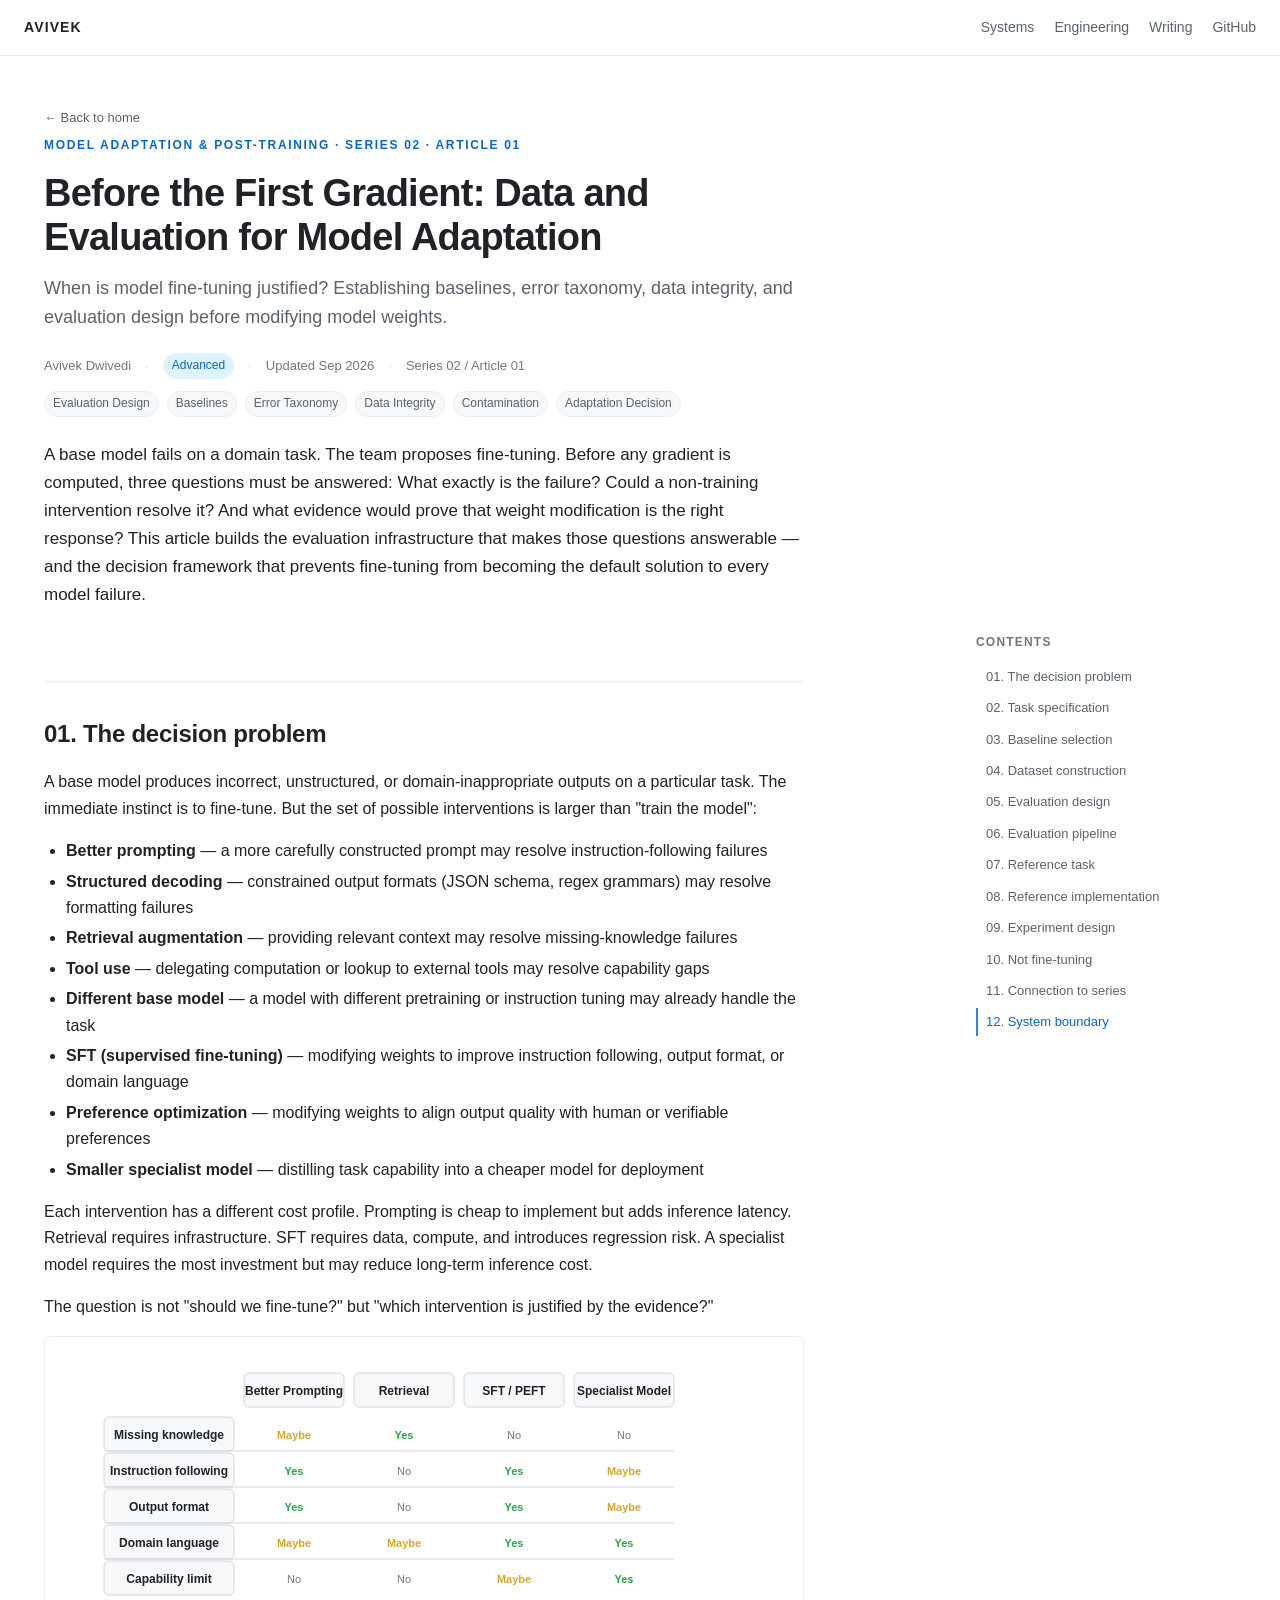
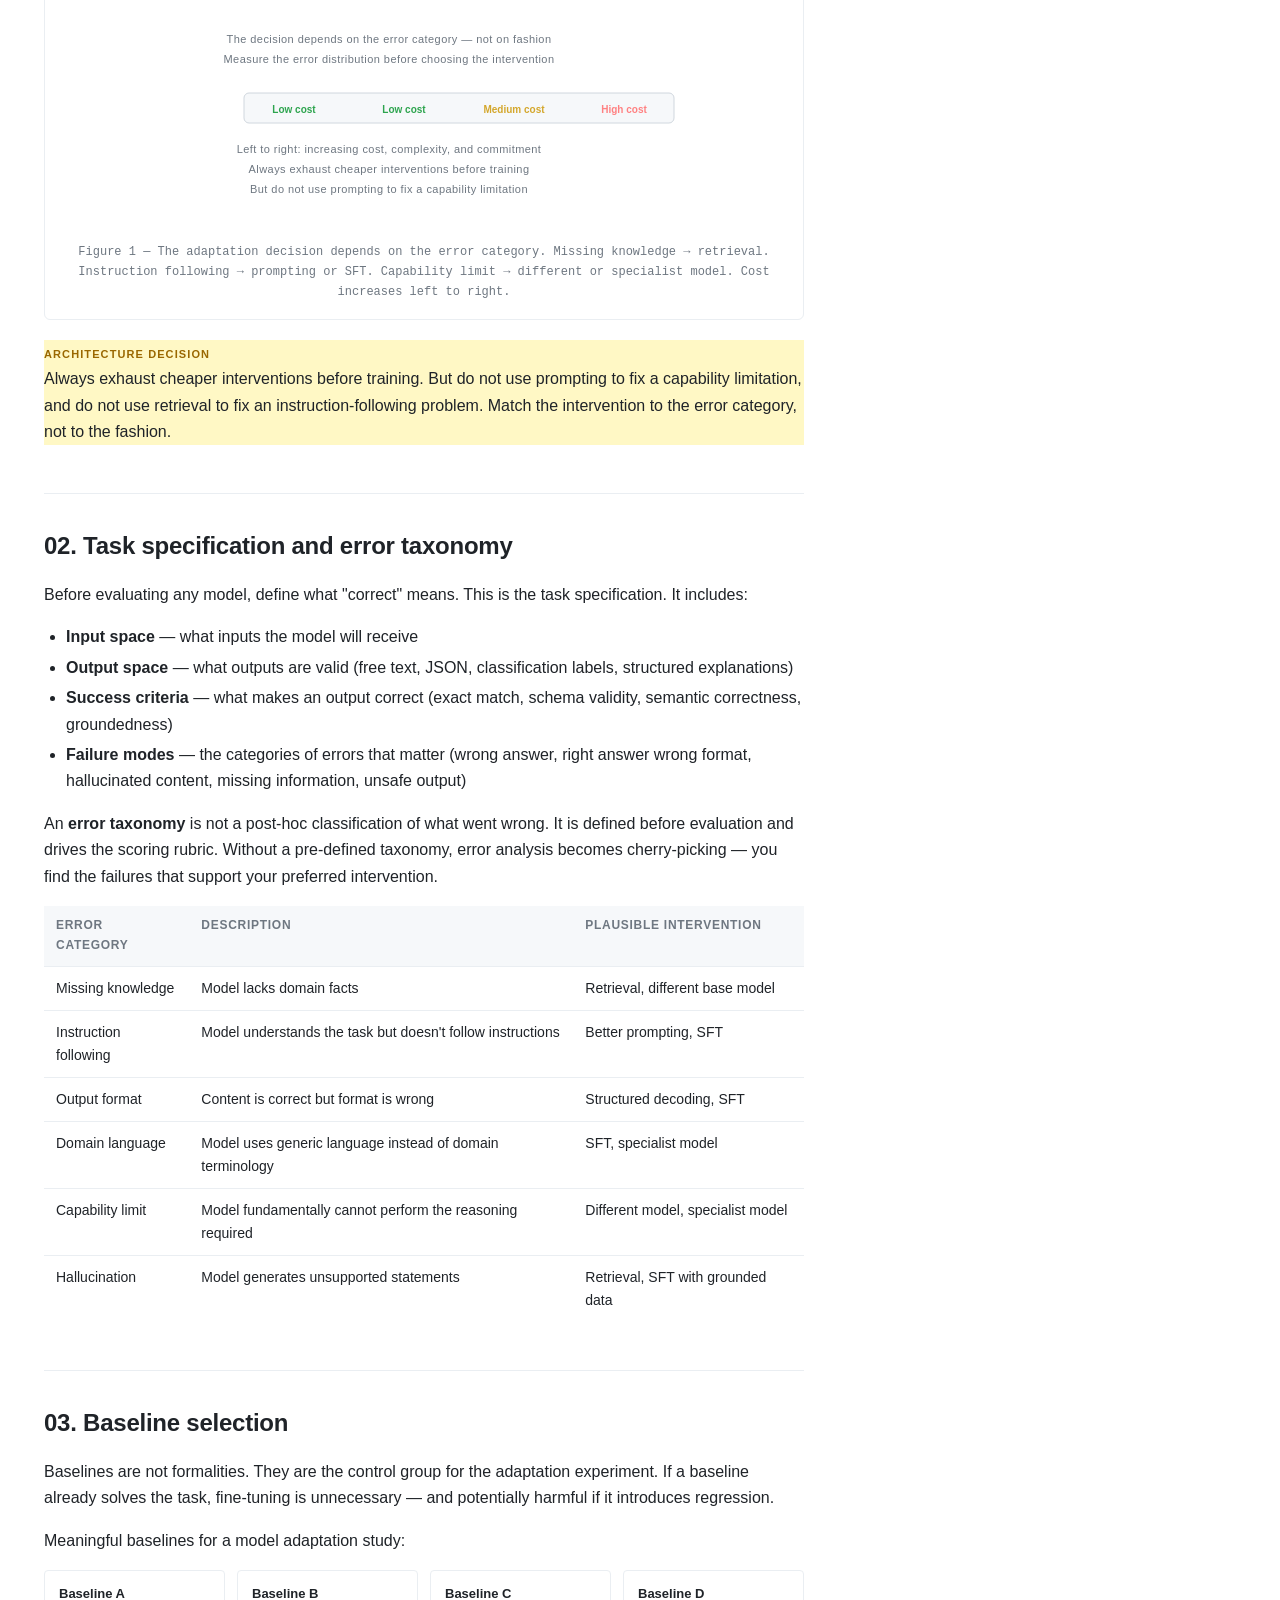
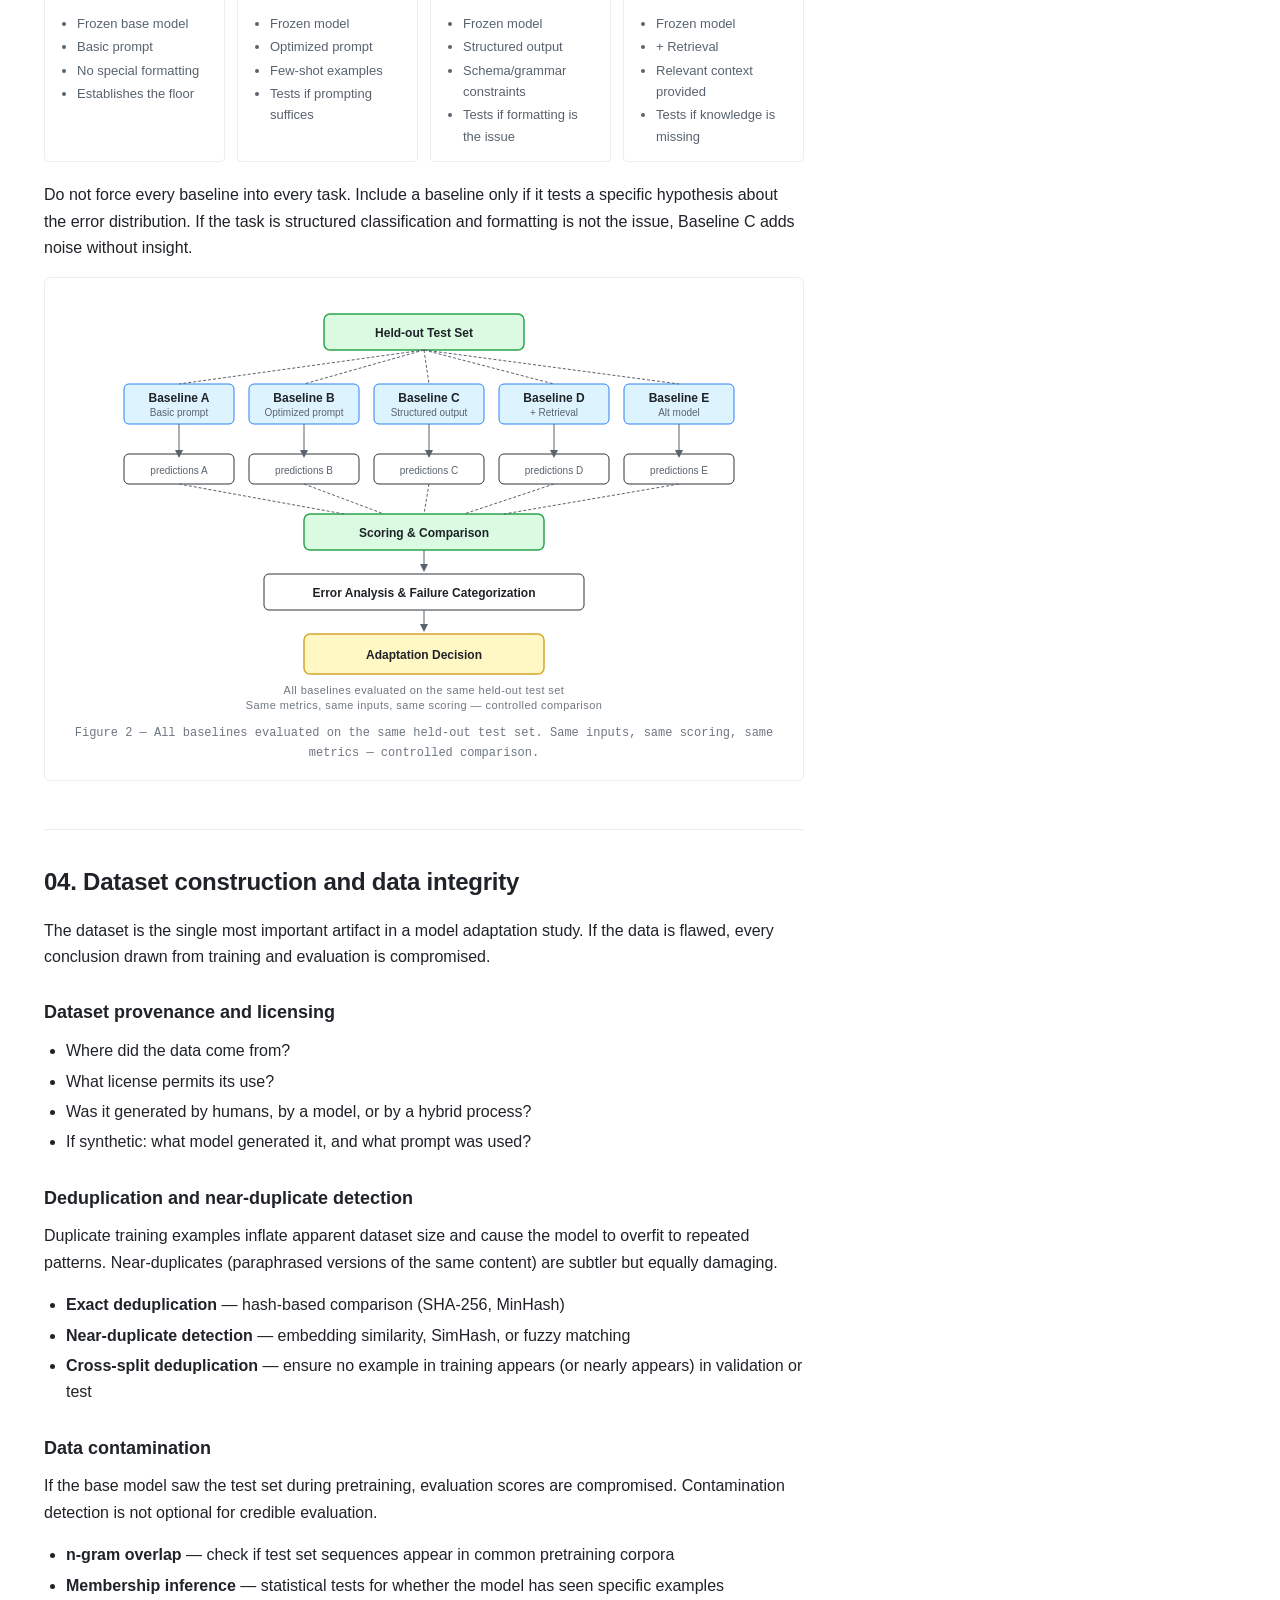
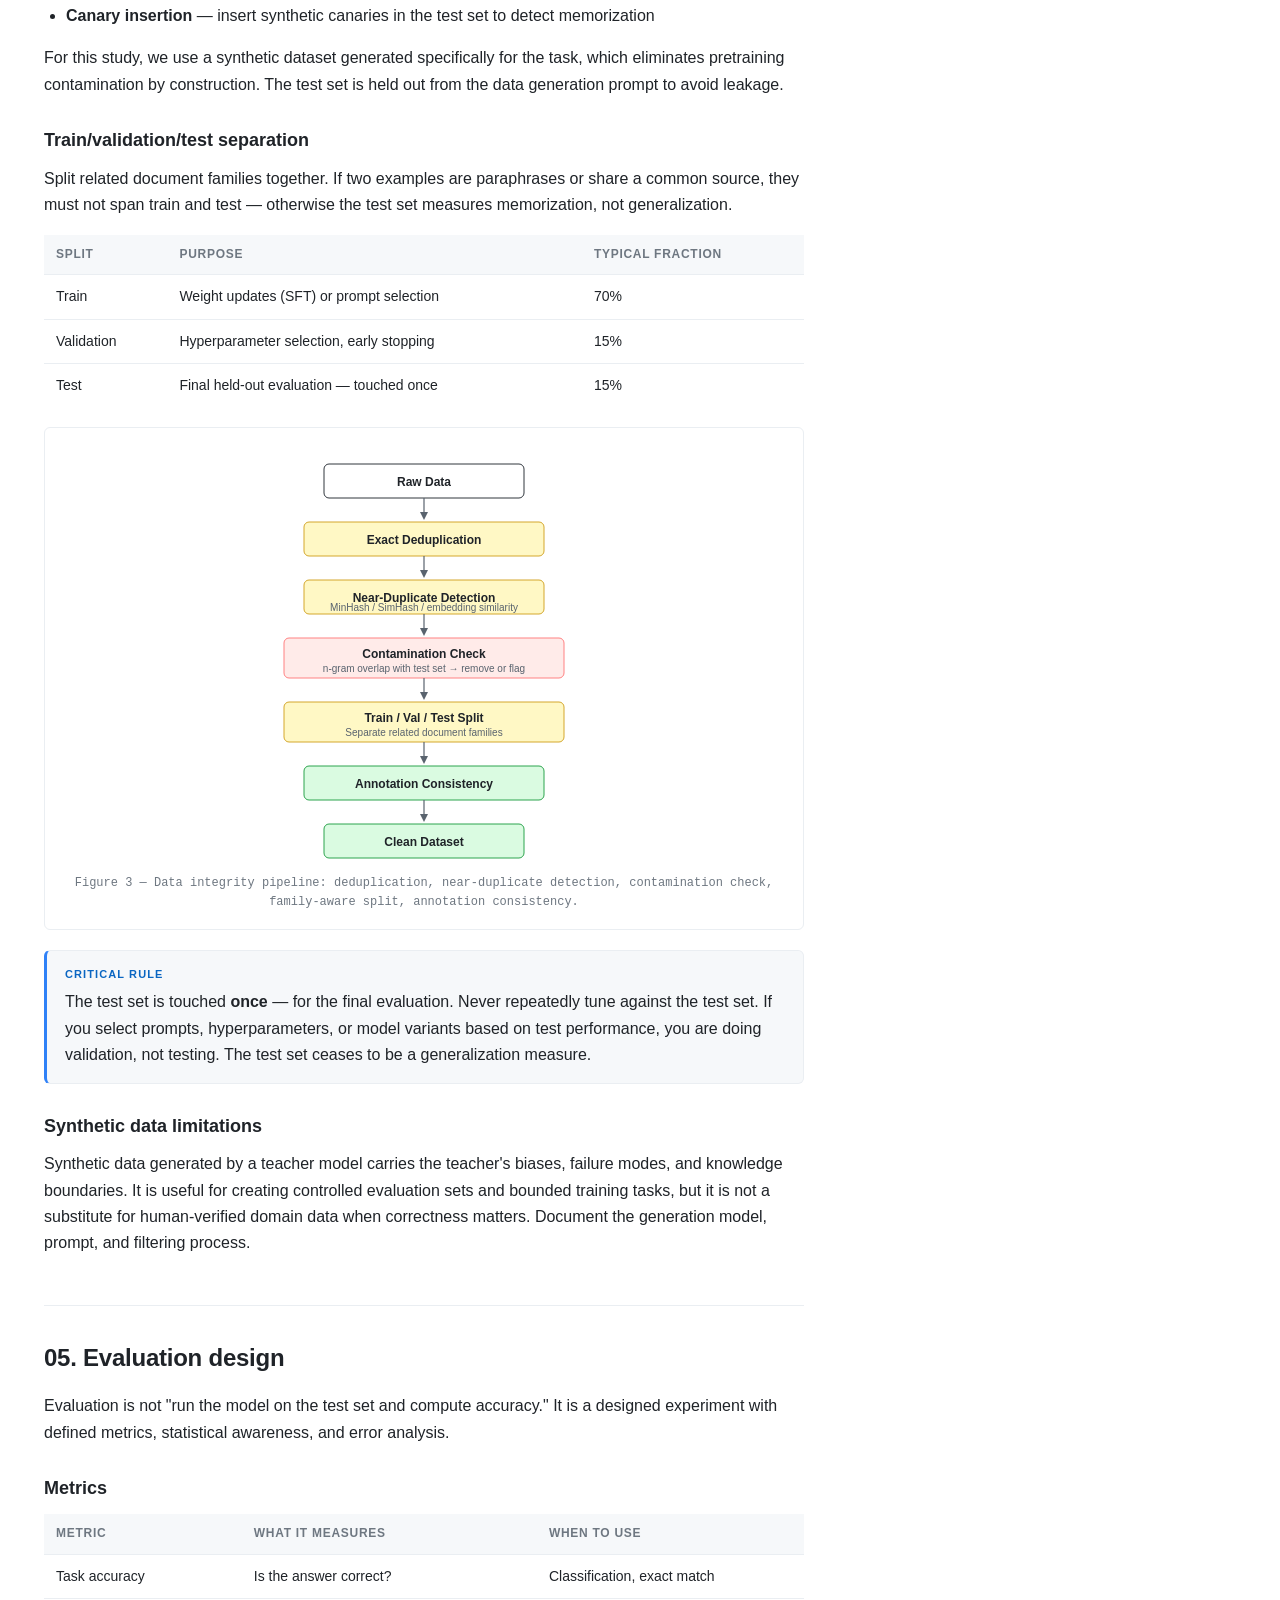
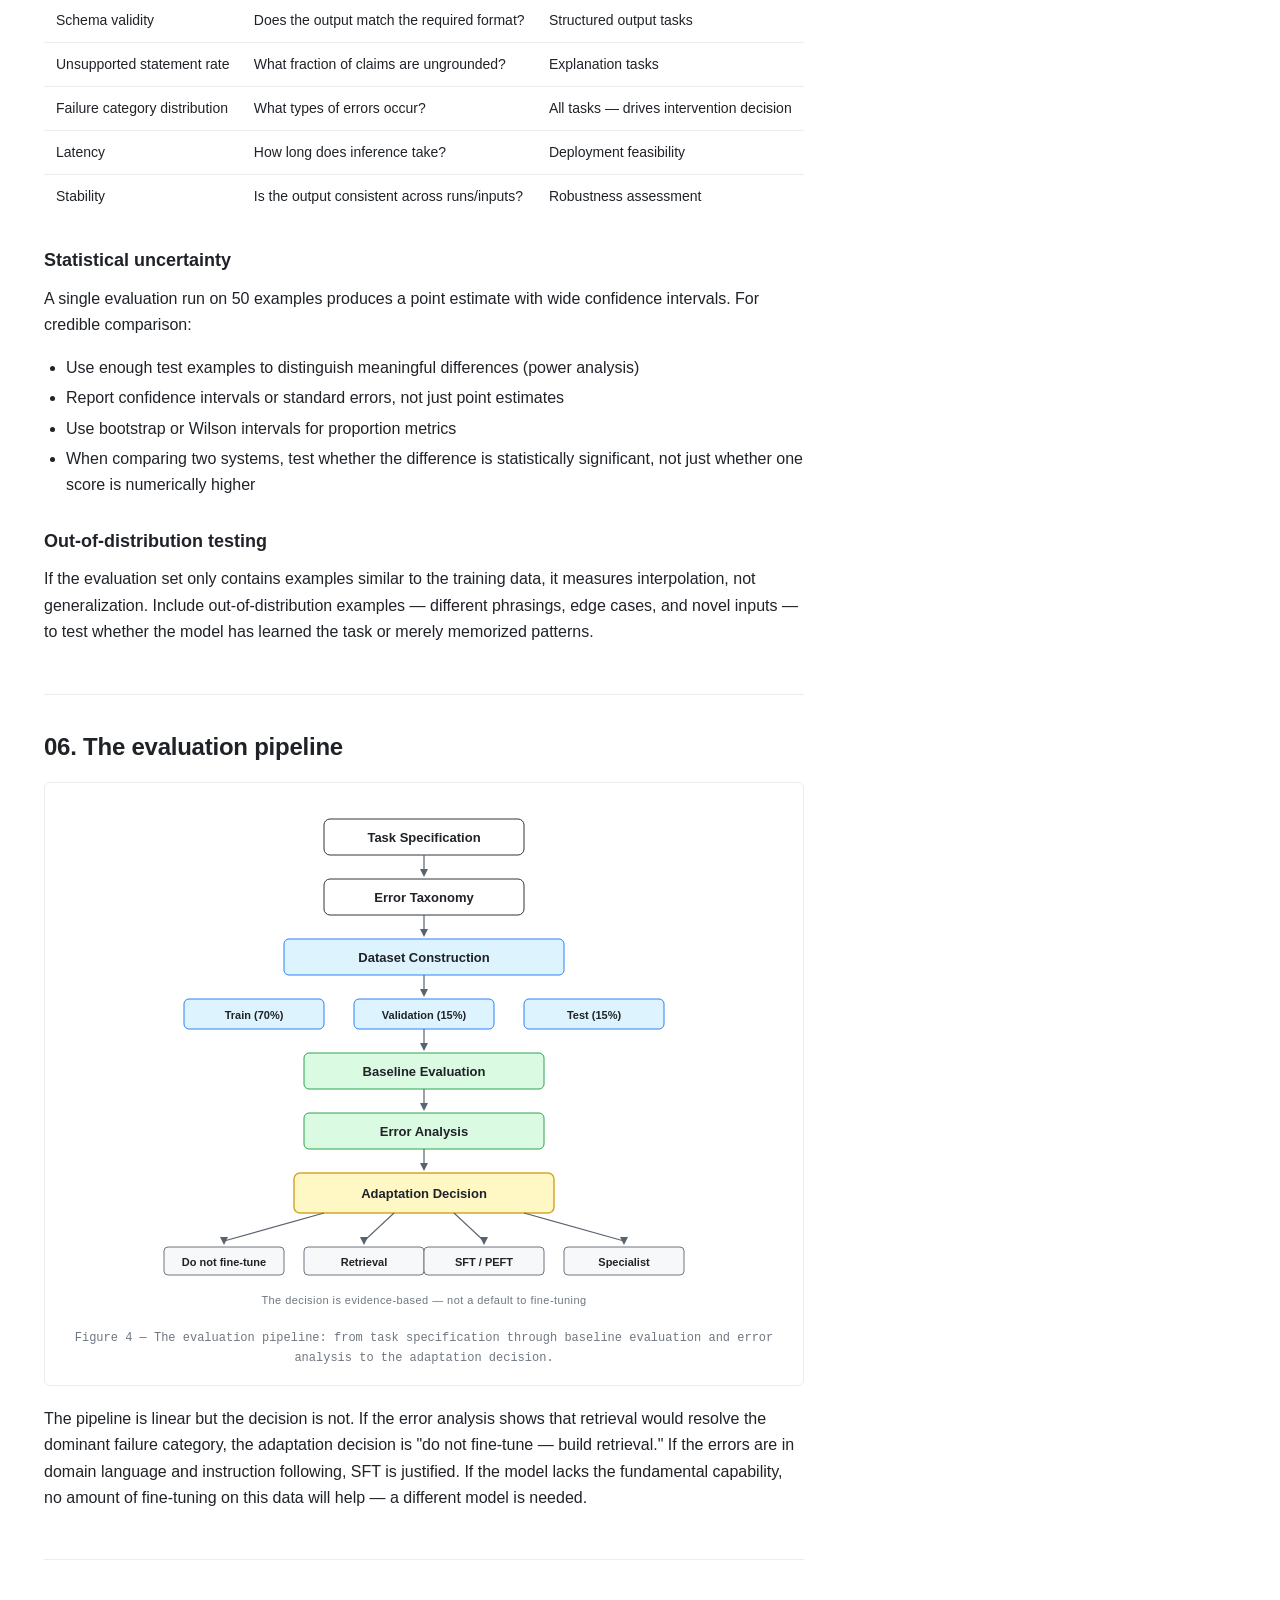
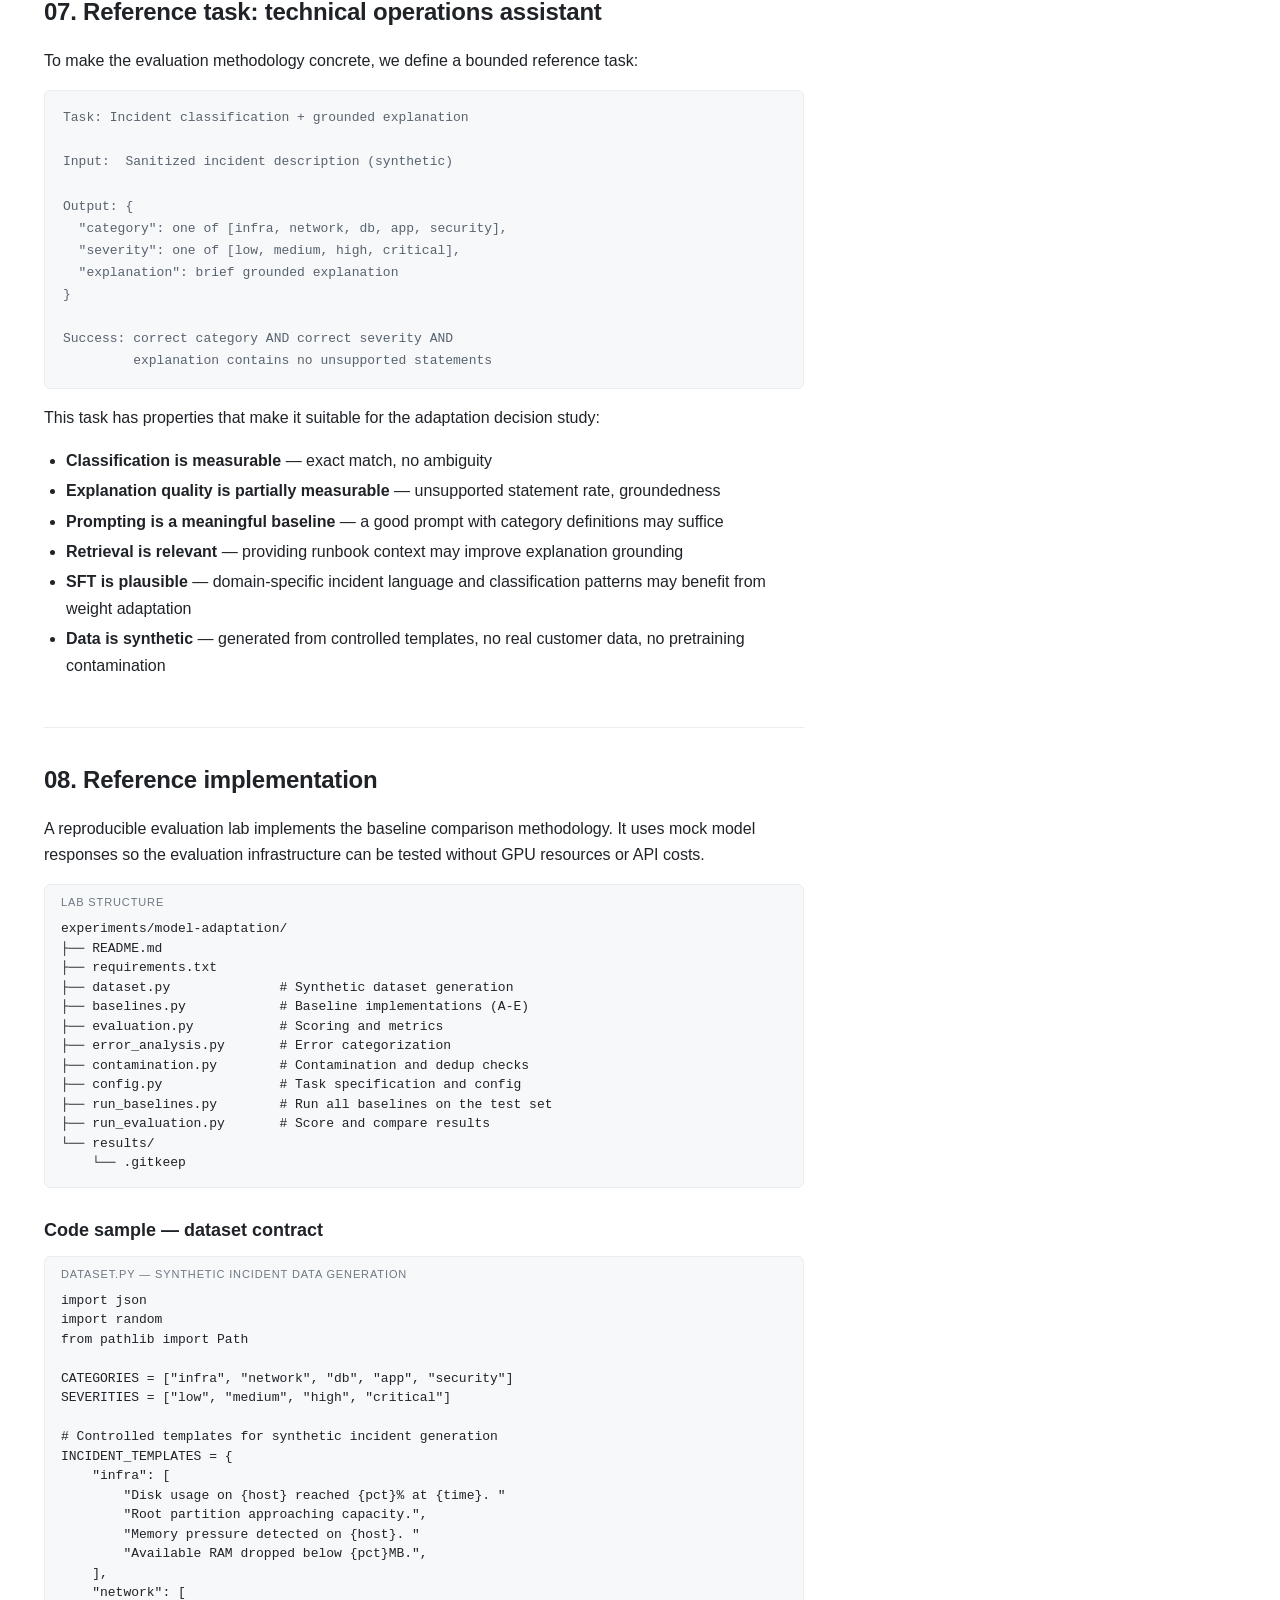
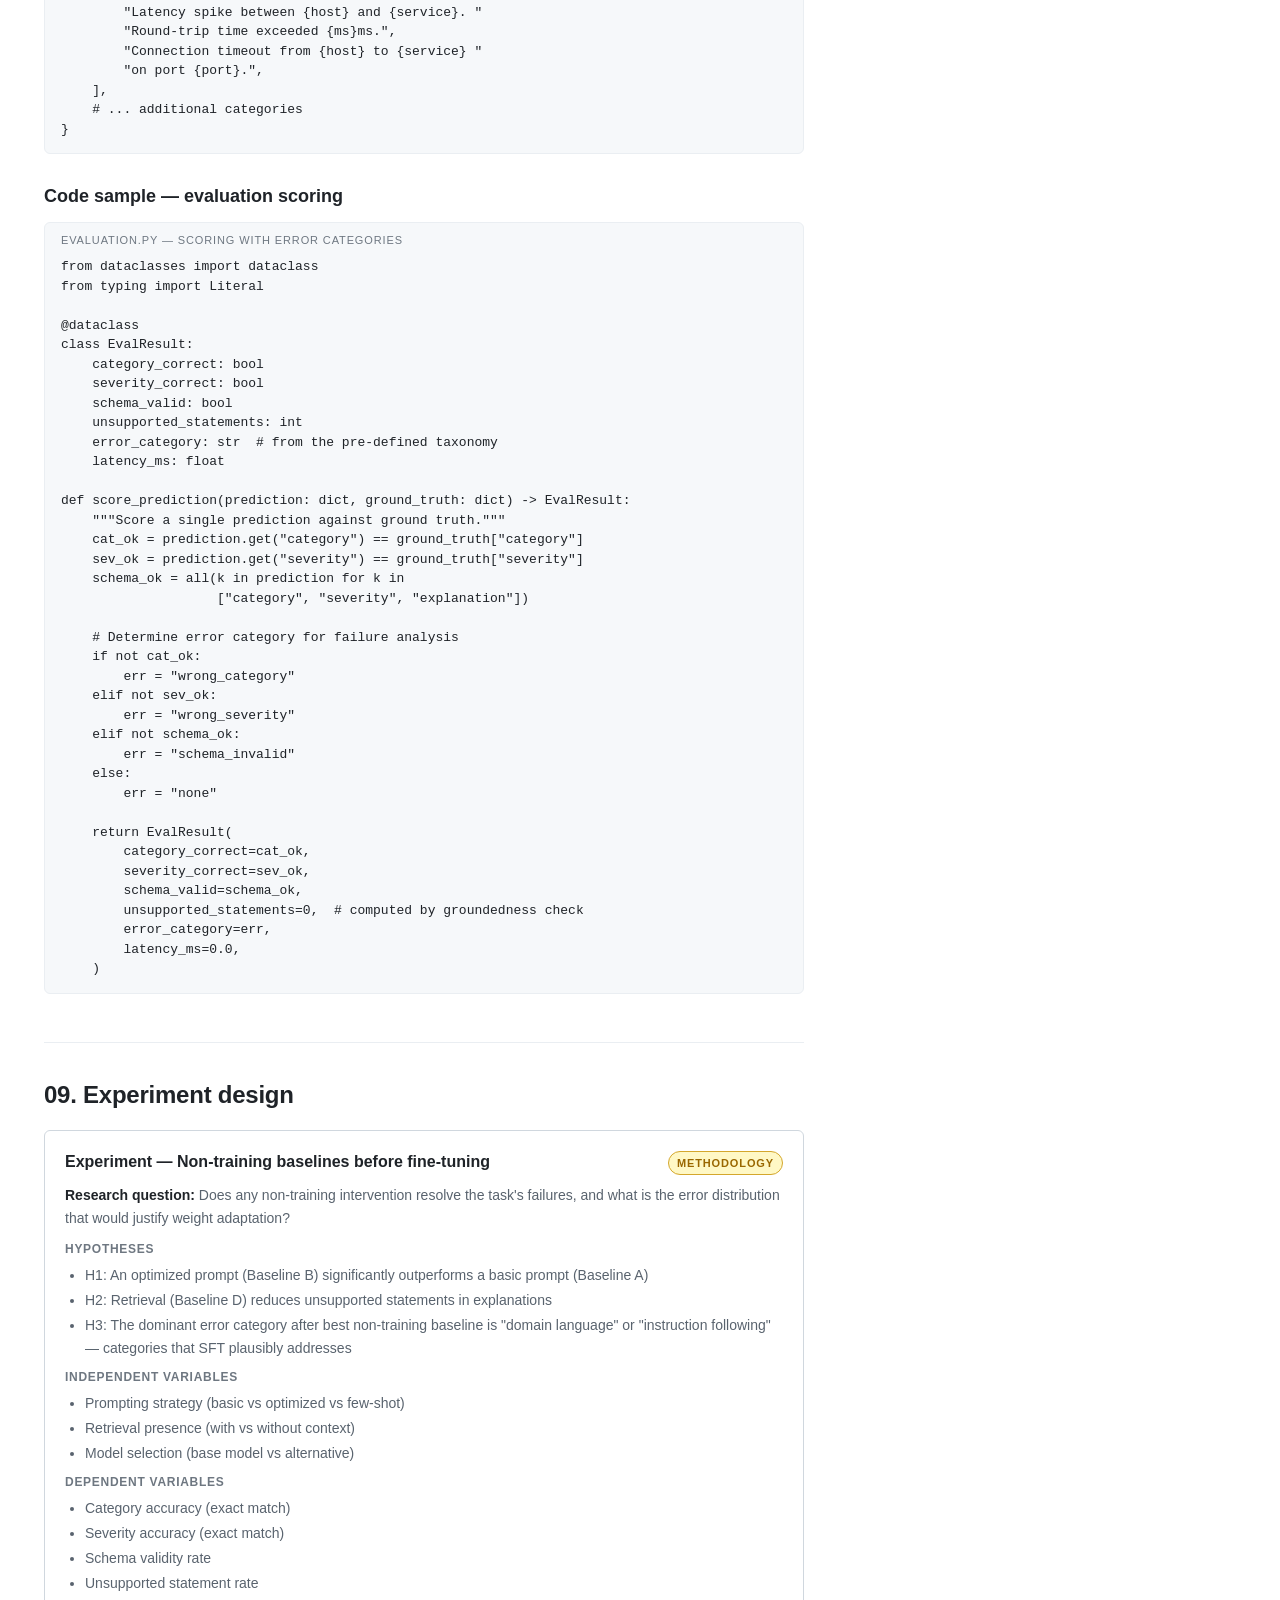
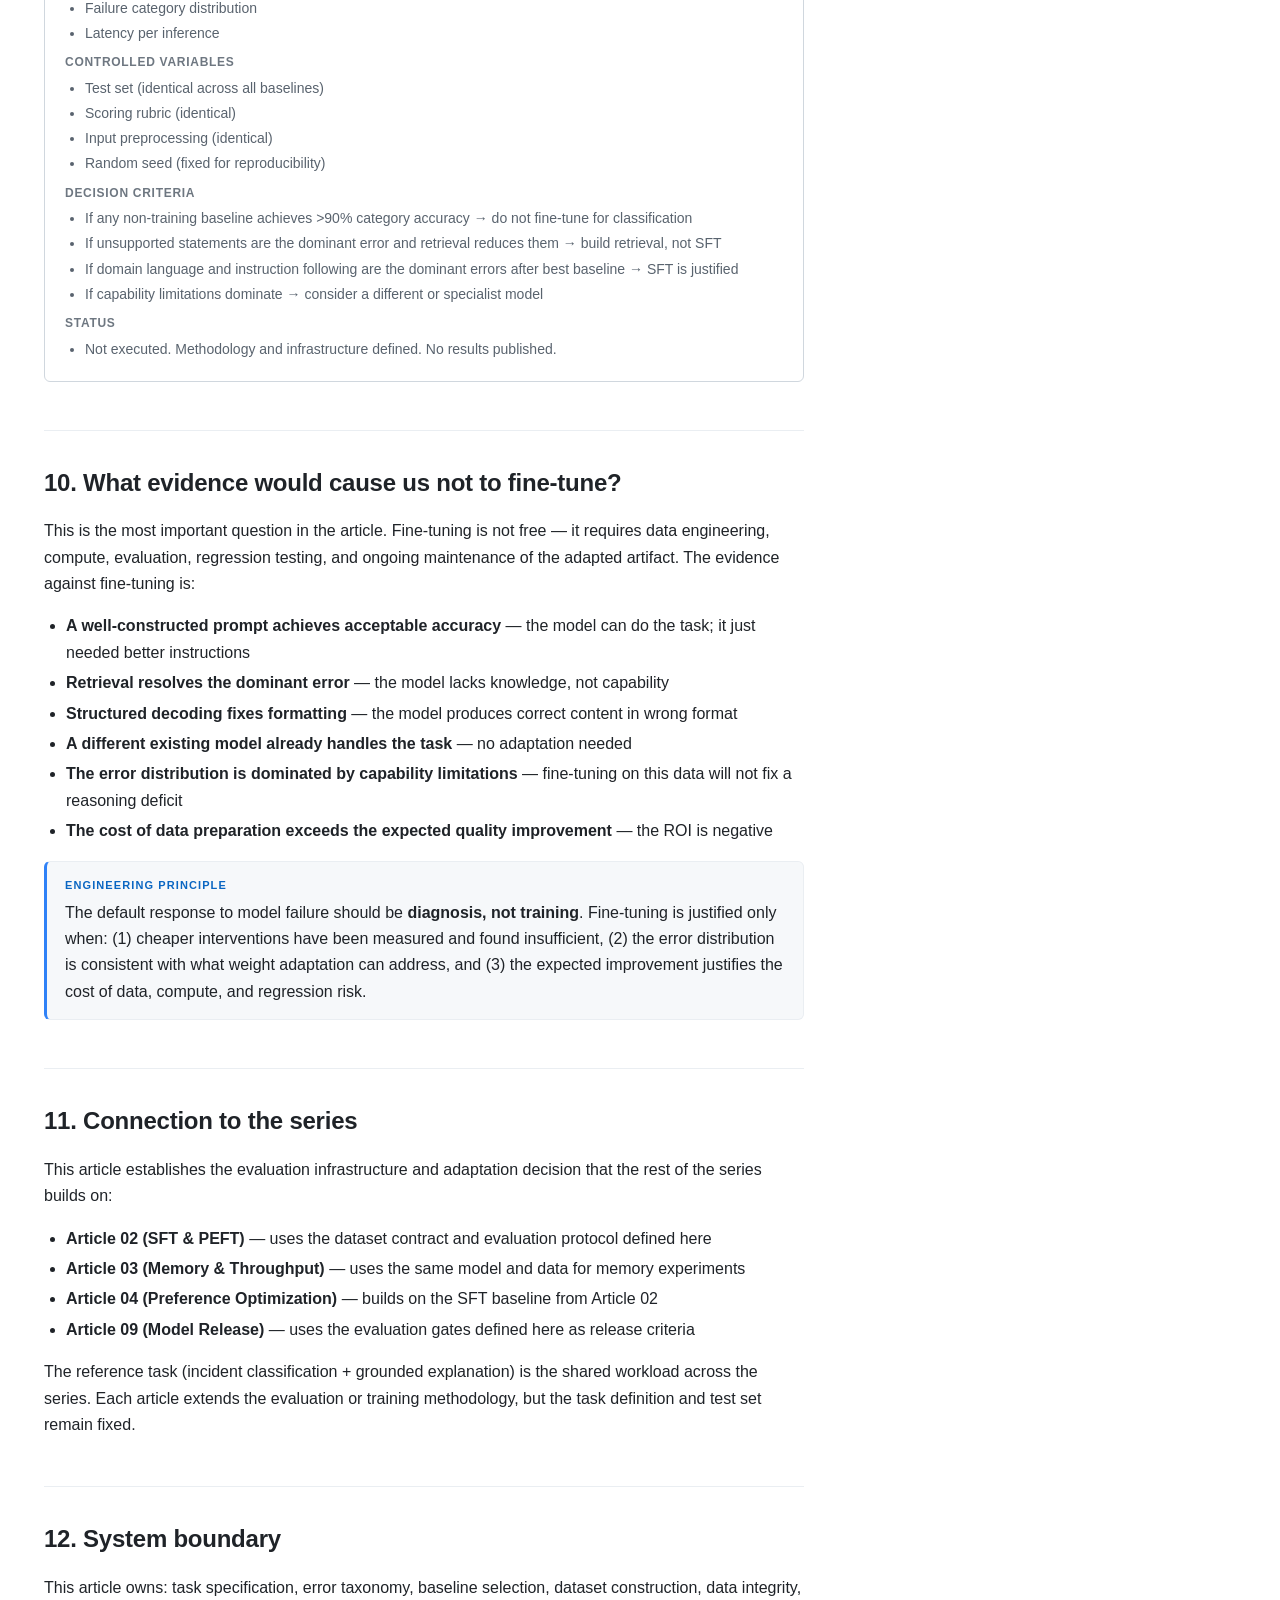
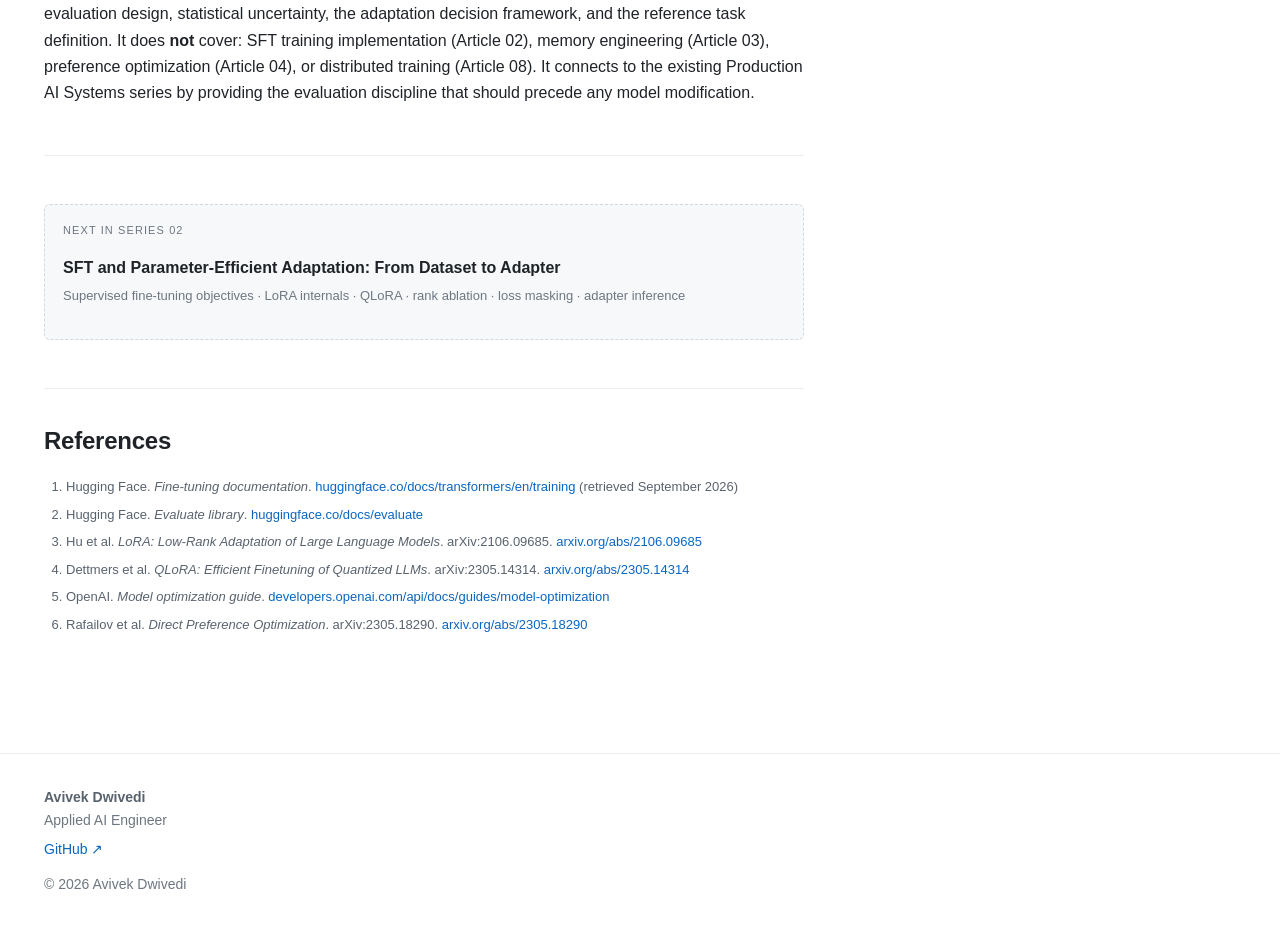
==== articles/before-the-first-gradient.html @ 6178313c "Publish Series 02 Article 01: Before the First Gradient - New article: articles/before-the-first-gra" ====
<!DOCTYPE html>
<html lang="en">
<head>
  <meta charset="UTF-8">
  <meta name="viewport" content="width=device-width, initial-scale=1.0">
  <title>Before the First Gradient: Data and Evaluation for Model Adaptation | Avivek Dwivedi</title>
  <meta name="description" content="When is model fine-tuning justified? Establishing baselines, error taxonomy, data integrity, and evaluation design before modifying model weights.">
  <link rel="canonical" href="https://avivek-dwivedi.github.io/articles/before-the-first-gradient.html">
  <meta property="og:type" content="article">
  <meta property="og:title" content="Before the First Gradient: Data and Evaluation for Model Adaptation | Avivek Dwivedi">
  <meta property="og:description" content="When is model fine-tuning justified? Establishing baselines, error taxonomy, data integrity, and evaluation design before modifying model weights.">
  <meta property="og:url" content="https://avivek-dwivedi.github.io/articles/before-the-first-gradient.html">
  <meta name="twitter:card" content="summary">
  <link rel="icon" type="image/svg+xml" href="/favicon.svg">
  <link rel="stylesheet" href="/styles.css">
  <script type="application/ld+json">
  {
    "@context": "https://schema.org",
    "@type": "Article",
    "headline": "Before the First Gradient: Data and Evaluation for Model Adaptation",
    "description": "When is model fine-tuning justified? Establishing baselines, error taxonomy, data integrity, and evaluation design before modifying model weights.",
    "author": { "@type": "Person", "name": "Avivek Dwivedi", "url": "https://avivek-dwivedi.github.io/" },
    "publisher": { "@type": "Person", "name": "Avivek Dwivedi", "url": "https://avivek-dwivedi.github.io/" },
    "mainEntityOfPage": { "@type": "WebPage", "@id": "https://avivek-dwivedi.github.io/articles/before-the-first-gradient.html" },
    "articleSection": "Model Adaptation & Post-Training",
    "keywords": ["model adaptation", "fine-tuning", "evaluation", "baselines", "data integrity", "contamination", "error taxonomy", "SFT", "LoRA", "decision framework"],
    "dateModified": "2026-09-22"
  }
  </script>
</head>
<body>
  <a class="skip-link" href="#article-main">Skip to content</a>

  <nav class="nav" aria-label="Primary">
    <span class="nav-brand"><a href="/">AVIVEK</a></span>
    <button class="nav-toggle" type="button" aria-expanded="false" aria-controls="nav-links">Menu</button>
    <ul class="nav-links" id="nav-links">
      <li><a href="/#systems">Systems</a></li>
      <li><a href="/#engineering">Engineering</a></li>
      <li><a href="/#writing">Writing</a></li>
      <li><a href="https://github.com/avivek-dwivedi" rel="noopener">GitHub</a></li>
    </ul>
  </nav>

  <main id="article-main">
    <div class="shell">
      <div class="article-hero">
        <a class="back-home" href="/">← Back to home</a>
        <p class="eyebrow">Model Adaptation & Post-Training · Series 02 · Article 01</p>
        <h1>Before the First Gradient: Data and Evaluation for Model Adaptation</h1>
        <p class="subtitle">When is model fine-tuning justified? Establishing baselines, error taxonomy, data integrity, and evaluation design before modifying model weights.</p>
        <div class="article-meta">
          <span>Avivek Dwivedi</span>
          <span class="dot">·</span>
          <span class="tag tag-accent">Advanced</span>
          <span class="dot">·</span>
 <span>Updated Sep 2026</span>
          <span class="dot">·</span>
          <span>Series 02 / Article 01</span>
        </div>
        <div class="meta" style="display:flex; gap:8px; flex-wrap:wrap; margin-top:12px;">
          <span class="tag">Evaluation Design</span>
          <span class="tag">Baselines</span>
          <span class="tag">Error Taxonomy</span>
          <span class="tag">Data Integrity</span>
          <span class="tag">Contamination</span>
          <span class="tag">Adaptation Decision</span>
        </div>
        <p class="opening">A base model fails on a domain task. The team proposes fine-tuning. Before any gradient is computed, three questions must be answered: What exactly is the failure? Could a non-training intervention resolve it? And what evidence would prove that weight modification is the right response? This article builds the evaluation infrastructure that makes those questions answerable — and the decision framework that prevents fine-tuning from becoming the default solution to every model failure.</p>
      </div>
    </div>

    <div class="article-shell">
      <article class="article-body">

        <h2 id="s1">01. The decision problem</h2>
        <p>A base model produces incorrect, unstructured, or domain-inappropriate outputs on a particular task. The immediate instinct is to fine-tune. But the set of possible interventions is larger than "train the model":</p>
        <ul>
          <li><strong>Better prompting</strong> — a more carefully constructed prompt may resolve instruction-following failures</li>
          <li><strong>Structured decoding</strong> — constrained output formats (JSON schema, regex grammars) may resolve formatting failures</li>
          <li><strong>Retrieval augmentation</strong> — providing relevant context may resolve missing-knowledge failures</li>
          <li><strong>Tool use</strong> — delegating computation or lookup to external tools may resolve capability gaps</li>
          <li><strong>Different base model</strong> — a model with different pretraining or instruction tuning may already handle the task</li>
          <li><strong>SFT (supervised fine-tuning)</strong> — modifying weights to improve instruction following, output format, or domain language</li>
          <li><strong>Preference optimization</strong> — modifying weights to align output quality with human or verifiable preferences</li>
          <li><strong>Smaller specialist model</strong> — distilling task capability into a cheaper model for deployment</li>
        </ul>
        <p>Each intervention has a different cost profile. Prompting is cheap to implement but adds inference latency. Retrieval requires infrastructure. SFT requires data, compute, and introduces regression risk. A specialist model requires the most investment but may reduce long-term inference cost.</p>
        <p>The question is not "should we fine-tune?" but "which intervention is justified by the evidence?"</p>

        <figure class="figure">
          <object type="image/svg+xml" data="/assets/diagrams/model-adaptation/decision-matrix.svg" role="img" aria-label="Adaptation decision matrix" style="width:100%; max-width:680px; margin:0 auto; display:block;"></object>
          <figcaption class="figure-caption">Figure 1 — The adaptation decision depends on the error category. Missing knowledge → retrieval. Instruction following → prompting or SFT. Capability limit → different or specialist model. Cost increases left to right.</figcaption>
        </figure>

        <div class="architecture-decision">
          <span class="callout-label">Architecture Decision</span>
          <p>Always exhaust cheaper interventions before training. But do not use prompting to fix a capability limitation, and do not use retrieval to fix an instruction-following problem. Match the intervention to the error category, not to the fashion.</p>
        </div>

        <h2 id="s2">02. Task specification and error taxonomy</h2>
        <p>Before evaluating any model, define what "correct" means. This is the task specification. It includes:</p>
        <ul>
          <li><strong>Input space</strong> — what inputs the model will receive</li>
          <li><strong>Output space</strong> — what outputs are valid (free text, JSON, classification labels, structured explanations)</li>
          <li><strong>Success criteria</strong> — what makes an output correct (exact match, schema validity, semantic correctness, groundedness)</li>
          <li><strong>Failure modes</strong> — the categories of errors that matter (wrong answer, right answer wrong format, hallucinated content, missing information, unsafe output)</li>
        </ul>
        <p>An <strong>error taxonomy</strong> is not a post-hoc classification of what went wrong. It is defined before evaluation and drives the scoring rubric. Without a pre-defined taxonomy, error analysis becomes cherry-picking — you find the failures that support your preferred intervention.</p>
        <table class="article-table">
          <thead><tr><th>Error category</th><th>Description</th><th>Plausible intervention</th></tr></thead>
          <tbody>
            <tr><td>Missing knowledge</td><td>Model lacks domain facts</td><td>Retrieval, different base model</td></tr>
            <tr><td>Instruction following</td><td>Model understands the task but doesn't follow instructions</td><td>Better prompting, SFT</td></tr>
            <tr><td>Output format</td><td>Content is correct but format is wrong</td><td>Structured decoding, SFT</td></tr>
            <tr><td>Domain language</td><td>Model uses generic language instead of domain terminology</td><td>SFT, specialist model</td></tr>
            <tr><td>Capability limit</td><td>Model fundamentally cannot perform the reasoning required</td><td>Different model, specialist model</td></tr>
            <tr><td>Hallucination</td><td>Model generates unsupported statements</td><td>Retrieval, SFT with grounded data</td></tr>
          </tbody>
        </table>

        <h2 id="s3">03. Baseline selection</h2>
        <p>Baselines are not formalities. They are the control group for the adaptation experiment. If a baseline already solves the task, fine-tuning is unnecessary — and potentially harmful if it introduces regression.</p>
        <p>Meaningful baselines for a model adaptation study:</p>
        <div class="metric-grid">
          <div class="metric-card">
            <h4>Baseline A</h4>
            <ul>
              <li>Frozen base model</li>
              <li>Basic prompt</li>
              <li>No special formatting</li>
              <li>Establishes the floor</li>
            </ul>
          </div>
          <div class="metric-card">
            <h4>Baseline B</h4>
            <ul>
              <li>Frozen model</li>
              <li>Optimized prompt</li>
              <li>Few-shot examples</li>
              <li>Tests if prompting suffices</li>
            </ul>
          </div>
          <div class="metric-card">
            <h4>Baseline C</h4>
            <ul>
              <li>Frozen model</li>
              <li>Structured output</li>
              <li>Schema/grammar constraints</li>
              <li>Tests if formatting is the issue</li>
            </ul>
          </div>
          <div class="metric-card">
            <h4>Baseline D</h4>
            <ul>
              <li>Frozen model</li>
              <li>+ Retrieval</li>
              <li>Relevant context provided</li>
              <li>Tests if knowledge is missing</li>
            </ul>
          </div>
        </div>
        <p>Do not force every baseline into every task. Include a baseline only if it tests a specific hypothesis about the error distribution. If the task is structured classification and formatting is not the issue, Baseline C adds noise without insight.</p>

        <figure class="figure">
          <object type="image/svg+xml" data="/assets/diagrams/model-adaptation/baseline-comparison.svg" role="img" aria-label="Baseline comparison architecture" style="width:100%; max-width:640px; margin:0 auto; display:block;"></object>
          <figcaption class="figure-caption">Figure 2 — All baselines evaluated on the same held-out test set. Same inputs, same scoring, same metrics — controlled comparison.</figcaption>
        </figure>

        <h2 id="s4">04. Dataset construction and data integrity</h2>
        <p>The dataset is the single most important artifact in a model adaptation study. If the data is flawed, every conclusion drawn from training and evaluation is compromised.</p>

        <h3 id="s4a">Dataset provenance and licensing</h3>
        <ul>
          <li>Where did the data come from?</li>
          <li>What license permits its use?</li>
          <li>Was it generated by humans, by a model, or by a hybrid process?</li>
          <li>If synthetic: what model generated it, and what prompt was used?</li>
        </ul>

        <h3 id="s4b">Deduplication and near-duplicate detection</h3>
        <p>Duplicate training examples inflate apparent dataset size and cause the model to overfit to repeated patterns. Near-duplicates (paraphrased versions of the same content) are subtler but equally damaging.</p>
        <ul>
          <li><strong>Exact deduplication</strong> — hash-based comparison (SHA-256, MinHash)</li>
          <li><strong>Near-duplicate detection</strong> — embedding similarity, SimHash, or fuzzy matching</li>
          <li><strong>Cross-split deduplication</strong> — ensure no example in training appears (or nearly appears) in validation or test</li>
        </ul>

        <h3 id="s4c">Data contamination</h3>
        <p>If the base model saw the test set during pretraining, evaluation scores are compromised. Contamination detection is not optional for credible evaluation.</p>
        <ul>
          <li><strong>n-gram overlap</strong> — check if test set sequences appear in common pretraining corpora</li>
          <li><strong>Membership inference</strong> — statistical tests for whether the model has seen specific examples</li>
          <li><strong>Canary insertion</strong> — insert synthetic canaries in the test set to detect memorization</li>
        </ul>
        <p>For this study, we use a synthetic dataset generated specifically for the task, which eliminates pretraining contamination by construction. The test set is held out from the data generation prompt to avoid leakage.</p>

        <h3 id="s4d">Train/validation/test separation</h3>
        <p>Split related document families together. If two examples are paraphrases or share a common source, they must not span train and test — otherwise the test set measures memorization, not generalization.</p>
        <table class="article-table">
          <thead><tr><th>Split</th><th>Purpose</th><th>Typical fraction</th></tr></thead>
          <tbody>
            <tr><td>Train</td><td>Weight updates (SFT) or prompt selection</td><td>70%</td></tr>
            <tr><td>Validation</td><td>Hyperparameter selection, early stopping</td><td>15%</td></tr>
            <tr><td>Test</td><td>Final held-out evaluation — touched once</td><td>15%</td></tr>
          </tbody>
        </table>

        <figure class="figure">
          <object type="image/svg+xml" data="/assets/diagrams/model-adaptation/data-integrity.svg" role="img" aria-label="Data integrity controls" style="width:100%; max-width:600px; margin:0 auto; display:block;"></object>
          <figcaption class="figure-caption">Figure 3 — Data integrity pipeline: deduplication, near-duplicate detection, contamination check, family-aware split, annotation consistency.</figcaption>
        </figure>

        <div class="article-callout">
          <span class="callout-label">Critical Rule</span>
          <p>The test set is touched <strong>once</strong> — for the final evaluation. Never repeatedly tune against the test set. If you select prompts, hyperparameters, or model variants based on test performance, you are doing validation, not testing. The test set ceases to be a generalization measure.</p>
        </div>

        <h3 id="s4e">Synthetic data limitations</h3>
        <p>Synthetic data generated by a teacher model carries the teacher's biases, failure modes, and knowledge boundaries. It is useful for creating controlled evaluation sets and bounded training tasks, but it is not a substitute for human-verified domain data when correctness matters. Document the generation model, prompt, and filtering process.</p>

        <h2 id="s5">05. Evaluation design</h2>
        <p>Evaluation is not "run the model on the test set and compute accuracy." It is a designed experiment with defined metrics, statistical awareness, and error analysis.</p>

        <h3 id="s5a">Metrics</h3>
        <table class="article-table">
          <thead><tr><th>Metric</th><th>What it measures</th><th>When to use</th></tr></thead>
          <tbody>
            <tr><td>Task accuracy</td><td>Is the answer correct?</td><td>Classification, exact match</td></tr>
            <tr><td>Schema validity</td><td>Does the output match the required format?</td><td>Structured output tasks</td></tr>
            <tr><td>Unsupported statement rate</td><td>What fraction of claims are ungrounded?</td><td>Explanation tasks</td></tr>
            <tr><td>Failure category distribution</td><td>What types of errors occur?</td><td>All tasks — drives intervention decision</td></tr>
            <tr><td>Latency</td><td>How long does inference take?</td><td>Deployment feasibility</td></tr>
            <tr><td>Stability</td><td>Is the output consistent across runs/inputs?</td><td>Robustness assessment</td></tr>
          </tbody>
        </table>

        <h3 id="s5b">Statistical uncertainty</h3>
        <p>A single evaluation run on 50 examples produces a point estimate with wide confidence intervals. For credible comparison:</p>
        <ul>
          <li>Use enough test examples to distinguish meaningful differences (power analysis)</li>
          <li>Report confidence intervals or standard errors, not just point estimates</li>
          <li>Use bootstrap or Wilson intervals for proportion metrics</li>
          <li>When comparing two systems, test whether the difference is statistically significant, not just whether one score is numerically higher</li>
        </ul>

        <h3 id="s5c">Out-of-distribution testing</h3>
        <p>If the evaluation set only contains examples similar to the training data, it measures interpolation, not generalization. Include out-of-distribution examples — different phrasings, edge cases, and novel inputs — to test whether the model has learned the task or merely memorized patterns.</p>

        <h2 id="s6">06. The evaluation pipeline</h2>
        <figure class="figure">
          <object type="image/svg+xml" data="/assets/diagrams/model-adaptation/evaluation-pipeline.svg" role="img" aria-label="Evaluation pipeline before training" style="width:100%; max-width:600px; margin:0 auto; display:block;"></object>
          <figcaption class="figure-caption">Figure 4 — The evaluation pipeline: from task specification through baseline evaluation and error analysis to the adaptation decision.</figcaption>
        </figure>
        <p>The pipeline is linear but the decision is not. If the error analysis shows that retrieval would resolve the dominant failure category, the adaptation decision is "do not fine-tune — build retrieval." If the errors are in domain language and instruction following, SFT is justified. If the model lacks the fundamental capability, no amount of fine-tuning on this data will help — a different model is needed.</p>

        <h2 id="s7">07. Reference task: technical operations assistant</h2>
        <p>To make the evaluation methodology concrete, we define a bounded reference task:</p>
        <div class="flow">Task: Incident classification + grounded explanation

Input:  Sanitized incident description (synthetic)

Output: {
  "category": one of [infra, network, db, app, security],
  "severity": one of [low, medium, high, critical],
  "explanation": brief grounded explanation
}

Success: correct category AND correct severity AND
         explanation contains no unsupported statements</div>
        <p>This task has properties that make it suitable for the adaptation decision study:</p>
        <ul>
          <li><strong>Classification is measurable</strong> — exact match, no ambiguity</li>
          <li><strong>Explanation quality is partially measurable</strong> — unsupported statement rate, groundedness</li>
          <li><strong>Prompting is a meaningful baseline</strong> — a good prompt with category definitions may suffice</li>
          <li><strong>Retrieval is relevant</strong> — providing runbook context may improve explanation grounding</li>
          <li><strong>SFT is plausible</strong> — domain-specific incident language and classification patterns may benefit from weight adaptation</li>
          <li><strong>Data is synthetic</strong> — generated from controlled templates, no real customer data, no pretraining contamination</li>
        </ul>

        <h2 id="s8">08. Reference implementation</h2>
        <p>A reproducible evaluation lab implements the baseline comparison methodology. It uses mock model responses so the evaluation infrastructure can be tested without GPU resources or API costs.</p>
        <div class="code-block">
<span class="code-label">Lab structure</span>
<pre>experiments/model-adaptation/
├── README.md
├── requirements.txt
├── dataset.py              # Synthetic dataset generation
├── baselines.py            # Baseline implementations (A-E)
├── evaluation.py           # Scoring and metrics
├── error_analysis.py       # Error categorization
├── contamination.py        # Contamination and dedup checks
├── config.py               # Task specification and config
├── run_baselines.py        # Run all baselines on the test set
├── run_evaluation.py       # Score and compare results
└── results/
    └── .gitkeep</pre>
        </div>

        <h3 id="s8a">Code sample — dataset contract</h3>
        <div class="code-block">
<span class="code-label">dataset.py — synthetic incident data generation</span>
<pre>import json
import random
from pathlib import Path

CATEGORIES = ["infra", "network", "db", "app", "security"]
SEVERITIES = ["low", "medium", "high", "critical"]

# Controlled templates for synthetic incident generation
INCIDENT_TEMPLATES = {
    "infra": [
        "Disk usage on {host} reached {pct}% at {time}. "
        "Root partition approaching capacity.",
        "Memory pressure detected on {host}. "
        "Available RAM dropped below {pct}MB.",
    ],
    "network": [
        "Latency spike between {host} and {service}. "
        "Round-trip time exceeded {ms}ms.",
        "Connection timeout from {host} to {service} "
        "on port {port}.",
    ],
    # ... additional categories
}</pre>
        </div>

        <h3 id="s8b">Code sample — evaluation scoring</h3>
        <div class="code-block">
<span class="code-label">evaluation.py — scoring with error categories</span>
<pre>from dataclasses import dataclass
from typing import Literal

@dataclass
class EvalResult:
    category_correct: bool
    severity_correct: bool
    schema_valid: bool
    unsupported_statements: int
    error_category: str  # from the pre-defined taxonomy
    latency_ms: float

def score_prediction(prediction: dict, ground_truth: dict) -> EvalResult:
    """Score a single prediction against ground truth."""
    cat_ok = prediction.get("category") == ground_truth["category"]
    sev_ok = prediction.get("severity") == ground_truth["severity"]
    schema_ok = all(k in prediction for k in
                    ["category", "severity", "explanation"])

    # Determine error category for failure analysis
    if not cat_ok:
        err = "wrong_category"
    elif not sev_ok:
        err = "wrong_severity"
    elif not schema_ok:
        err = "schema_invalid"
    else:
        err = "none"

    return EvalResult(
        category_correct=cat_ok,
        severity_correct=sev_ok,
        schema_valid=schema_ok,
        unsupported_statements=0,  # computed by groundedness check
        error_category=err,
        latency_ms=0.0,
    )</pre>
        </div>

        <h2 id="s9">09. Experiment design</h2>
        <div class="experiment-card">
          <div class="exp-head">
            <h3>Experiment — Non-training baselines before fine-tuning</h3>
            <span class="status">Methodology</span>
          </div>
          <p class="exp-goal"><strong>Research question:</strong> Does any non-training intervention resolve the task's failures, and what is the error distribution that would justify weight adaptation?</p>
          <p class="exp-record-label">Hypotheses</p>
          <ul>
            <li>H1: An optimized prompt (Baseline B) significantly outperforms a basic prompt (Baseline A)</li>
            <li>H2: Retrieval (Baseline D) reduces unsupported statements in explanations</li>
            <li>H3: The dominant error category after best non-training baseline is "domain language" or "instruction following" — categories that SFT plausibly addresses</li>
          </ul>
          <p class="exp-record-label">Independent variables</p>
          <ul>
            <li>Prompting strategy (basic vs optimized vs few-shot)</li>
            <li>Retrieval presence (with vs without context)</li>
            <li>Model selection (base model vs alternative)</li>
          </ul>
          <p class="exp-record-label">Dependent variables</p>
          <ul>
            <li>Category accuracy (exact match)</li>
            <li>Severity accuracy (exact match)</li>
            <li>Schema validity rate</li>
            <li>Unsupported statement rate</li>
            <li>Failure category distribution</li>
            <li>Latency per inference</li>
          </ul>
          <p class="exp-record-label">Controlled variables</p>
          <ul>
            <li>Test set (identical across all baselines)</li>
            <li>Scoring rubric (identical)</li>
            <li>Input preprocessing (identical)</li>
            <li>Random seed (fixed for reproducibility)</li>
          </ul>
          <p class="exp-record-label">Decision criteria</p>
          <ul>
            <li>If any non-training baseline achieves &gt;90% category accuracy → do not fine-tune for classification</li>
            <li>If unsupported statements are the dominant error and retrieval reduces them → build retrieval, not SFT</li>
            <li>If domain language and instruction following are the dominant errors after best baseline → SFT is justified</li>
            <li>If capability limitations dominate → consider a different or specialist model</li>
          </ul>
          <p class="exp-record-label">Status</p>
          <ul>
            <li>Not executed. Methodology and infrastructure defined. No results published.</li>
          </ul>
        </div>

        <h2 id="s10">10. What evidence would cause us not to fine-tune?</h2>
        <p>This is the most important question in the article. Fine-tuning is not free — it requires data engineering, compute, evaluation, regression testing, and ongoing maintenance of the adapted artifact. The evidence against fine-tuning is:</p>
        <ul>
          <li><strong>A well-constructed prompt achieves acceptable accuracy</strong> — the model can do the task; it just needed better instructions</li>
          <li><strong>Retrieval resolves the dominant error</strong> — the model lacks knowledge, not capability</li>
          <li><strong>Structured decoding fixes formatting</strong> — the model produces correct content in wrong format</li>
          <li><strong>A different existing model already handles the task</strong> — no adaptation needed</li>
          <li><strong>The error distribution is dominated by capability limitations</strong> — fine-tuning on this data will not fix a reasoning deficit</li>
          <li><strong>The cost of data preparation exceeds the expected quality improvement</strong> — the ROI is negative</li>
        </ul>

        <div class="engineering-note">
          <span class="callout-label">Engineering Principle</span>
          <p>The default response to model failure should be <strong>diagnosis, not training</strong>. Fine-tuning is justified only when: (1) cheaper interventions have been measured and found insufficient, (2) the error distribution is consistent with what weight adaptation can address, and (3) the expected improvement justifies the cost of data, compute, and regression risk.</p>
        </div>

        <h2 id="s11">11. Connection to the series</h2>
        <p>This article establishes the evaluation infrastructure and adaptation decision that the rest of the series builds on:</p>
        <ul>
          <li><strong>Article 02 (SFT & PEFT)</strong> — uses the dataset contract and evaluation protocol defined here</li>
          <li><strong>Article 03 (Memory & Throughput)</strong> — uses the same model and data for memory experiments</li>
          <li><strong>Article 04 (Preference Optimization)</strong> — builds on the SFT baseline from Article 02</li>
          <li><strong>Article 09 (Model Release)</strong> — uses the evaluation gates defined here as release criteria</li>
        </ul>
        <p>The reference task (incident classification + grounded explanation) is the shared workload across the series. Each article extends the evaluation or training methodology, but the task definition and test set remain fixed.</p>

        <h2 id="s12">12. System boundary</h2>
        <p>This article owns: task specification, error taxonomy, baseline selection, dataset construction, data integrity, evaluation design, statistical uncertainty, the adaptation decision framework, and the reference task definition. It does <strong>not</strong> cover: SFT training implementation (Article 02), memory engineering (Article 03), preference optimization (Article 04), or distributed training (Article 08). It connects to the existing Production AI Systems series by providing the evaluation discipline that should precede any model modification.</p>

        <div class="article-end">
          <div class="next-article">
            <p class="label">Next in Series 02</p>
            <p class="title">SFT and Parameter-Efficient Adaptation: From Dataset to Adapter</p>
            <p class="soon">Supervised fine-tuning objectives · LoRA internals · QLoRA · rank ablation · loss masking · adapter inference</p>
          </div>
        </div>

        <h2 id="refs">References</h2>
        <div class="references">
          <ol>
            <li id="ref1">Hugging Face. <em>Fine-tuning documentation</em>. <a href="https://huggingface.co/docs/transformers/en/training" rel="noopener">huggingface.co/docs/transformers/en/training</a> (retrieved September 2026)</li>
            <li id="ref2">Hugging Face. <em>Evaluate library</em>. <a href="https://huggingface.co/docs/evaluate/en/index" rel="noopener">huggingface.co/docs/evaluate</a></li>
            <li id="ref3">Hu et al. <em>LoRA: Low-Rank Adaptation of Large Language Models</em>. arXiv:2106.09685. <a href="https://arxiv.org/abs/2106.09685" rel="noopener">arxiv.org/abs/2106.09685</a></li>
            <li id="ref4">Dettmers et al. <em>QLoRA: Efficient Finetuning of Quantized LLMs</em>. arXiv:2305.14314. <a href="https://arxiv.org/abs/2305.14314" rel="noopener">arxiv.org/abs/2305.14314</a></li>
            <li id="ref5">OpenAI. <em>Model optimization guide</em>. <a href="https://developers.openai.com/api/docs/guides/model-optimization" rel="noopener">developers.openai.com/api/docs/guides/model-optimization</a></li>
            <li id="ref6">Rafailov et al. <em>Direct Preference Optimization</em>. arXiv:2305.18290. <a href="https://arxiv.org/abs/2305.18290" rel="noopener">arxiv.org/abs/2305.18290</a></li>
          </ol>
        </div>

      </article>

      <aside class="toc" aria-label="Table of contents">
        <button class="toc-toggle" type="button" aria-expanded="true">On this page</button>
        <div class="toc-list">
          <h2>Contents</h2>
          <ol>
            <li><a href="#s1" data-toc="s1">01. The decision problem</a></li>
            <li><a href="#s2" data-toc="s2">02. Task specification</a></li>
            <li><a href="#s3" data-toc="s3">03. Baseline selection</a></li>
            <li><a href="#s4" data-toc="s4">04. Dataset construction</a></li>
            <li><a href="#s5" data-toc="s5">05. Evaluation design</a></li>
            <li><a href="#s6" data-toc="s6">06. Evaluation pipeline</a></li>
            <li><a href="#s7" data-toc="s7">07. Reference task</a></li>
            <li><a href="#s8" data-toc="s8">08. Reference implementation</a></li>
            <li><a href="#s9" data-toc="s9">09. Experiment design</a></li>
            <li><a href="#s10" data-toc="s10">10. Not fine-tuning</a></li>
            <li><a href="#s11" data-toc="s11">11. Connection to series</a></li>
            <li><a href="#s12" data-toc="s12">12. System boundary</a></li>
          </ol>
        </div>
      </aside>
    </div>
  </main>

  <footer class="footer">
    <div class="shell">
      <div class="footer-name">Avivek Dwivedi</div>
      <div>Applied AI Engineer</div>
      <div class="footer-links">
        <a href="https://github.com/avivek-dwivedi" rel="noopener">GitHub ↗</a>
      </div>
      <div style="margin-top:12px;">&copy; <span id="year">2026</span> Avivek Dwivedi</div>
    </div>
  </footer>

  <script src="/script.js" defer></script>
</body>
</html>
---- styles.css ----
/* ============================================================
   Avivek Dwivedi — AI Systems Engineering
   Restrained technical publication. Zero dependencies.
   ============================================================ */

:root {
  --bg: #ffffff;
  --bg-soft: #f6f8fa;
  --bg-code: #f6f8fa;
  --text: #1f2328;
  --text-soft: #59636e;
  --text-mute: #6e7781;
  --border: #d0d7de;
  --border-soft: #eaeef2;
  --accent: #2f81f7;
  --accent-soft: #ddf4ff;
  --accent-text: #0a66c2;
  --warn-bg: #fff8c5;
  --warn-border: #d4a72c;
  --danger-bg: #ffebe9;
  --danger-border: #ff8182;
  --ok-bg: #dafbe1;
  --ok-border: #2da44e;
  --radius: 6px;
  --radius-sm: 4px;
  --shadow: 0 1px 2px rgba(31, 35, 40, 0.06);
  --max-shell: 1240px;
  --max-prose: 760px;
  --nav-h: 56px;
  font-variation-settings: normal;
}

@media (prefers-color-scheme: dark) {
  :root {
    --bg: #0d1117;
    --bg-soft: #161b22;
    --bg-code: #161b22;
    --text: #e6edf3;
    --text-soft: #9198a1;
    --text-mute: #848d97;
    --border: #30363d;
    --border-soft: #21262d;
    --accent: #2f81f7;
    --accent-soft: #122d42;
    --accent-text: #58a6ff;
    --warn-bg: #2b2302;
    --warn-border: #9e6a02;
    --danger-bg: #3a0d0d;
    --danger-border: #a53737;
    --ok-bg: #0d2818;
    --ok-border: #2da44e;
    --shadow: 0 1px 2px rgba(0, 0, 0, 0.4);
  }
}

* { box-sizing: border-box; }

html { scroll-behavior: smooth; scroll-padding-top: calc(var(--nav-h) + 16px); }

body {
  margin: 0;
  background: var(--bg);
  color: var(--text);
  font-family: -apple-system, BlinkMacSystemFont, "Segoe UI", Roboto, "Helvetica Neue", Arial, sans-serif;
  font-size: 16px;
  line-height: 1.65;
  -webkit-font-smoothing: antialiased;
  text-rendering: optimizeLegibility;
}

a { color: var(--accent-text); text-decoration: none; }
a:hover { text-decoration: underline; }
a:focus-visible, button:focus-visible, [tabindex]:focus-visible {
  outline: 2px solid var(--accent);
  outline-offset: 2px;
  border-radius: var(--radius-sm);
}

img, svg { max-width: 100%; height: auto; }

/* ---------- Skip link ---------- */
.skip-link {
  position: absolute;
  left: 8px;
  top: -48px;
  background: var(--bg-soft);
  border: 1px solid var(--border);
  padding: 8px 12px;
  border-radius: var(--radius-sm);
  z-index: 100;
  transition: top 0.15s;
}
.skip-link:focus { top: 8px; }

/* ---------- Navigation ---------- */
.nav {
  position: sticky;
  top: 0;
  z-index: 50;
  height: var(--nav-h);
  display: flex;
  align-items: center;
  justify-content: space-between;
  padding: 0 24px;
  background: var(--bg);
  border-bottom: 1px solid var(--border-soft);
  backdrop-filter: saturate(180%);
}
.nav-brand {
  font-weight: 700;
  letter-spacing: 0.08em;
  font-size: 14px;
  color: var(--text);
}
.nav-brand a { color: inherit; text-decoration: none; }
.nav-links {
  display: flex;
  gap: 20px;
  align-items: center;
  list-style: none;
  margin: 0;
  padding: 0;
}
.nav-links a {
  color: var(--text-soft);
  font-size: 14px;
  font-weight: 500;
}
.nav-links a:hover { color: var(--text); text-decoration: none; }
.nav-toggle {
  display: none;
  background: var(--bg);
  border: 1px solid var(--border);
  border-radius: var(--radius-sm);
  padding: 6px 10px;
  font-size: 14px;
  color: var(--text);
  cursor: pointer;
}

@media (max-width: 640px) {
  .nav-toggle { display: inline-flex; }
  .nav-links {
    position: absolute;
    top: var(--nav-h);
    left: 0;
    right: 0;
    flex-direction: column;
    align-items: flex-start;
    background: var(--bg);
    border-bottom: 1px solid var(--border);
    padding: 12px 24px;
    gap: 12px;
    display: none;
  }
  .nav-links.open { display: flex; }
}

/* ---------- Layout ---------- */
.shell {
  max-width: var(--max-shell);
  margin: 0 auto;
  padding: 0 24px;
}
.prose { max-width: var(--max-prose); }

/* ---------- Homepage hero ---------- */
.hero {
  padding: 72px 0 48px;
}
.eyebrow {
  text-transform: uppercase;
  letter-spacing: 0.14em;
  font-size: 12px;
  font-weight: 600;
  color: var(--accent-text);
  margin: 0 0 16px;
}
.hero h1 {
  font-size: clamp(32px, 5vw, 44px);
  line-height: 1.1;
  letter-spacing: -0.02em;
  margin: 0 0 16px;
}
.hero .lead {
  font-size: 18px;
  color: var(--text);
  max-width: 640px;
  margin: 0 0 12px;
}
.hero .sub {
  font-size: 16px;
  color: var(--text-soft);
  max-width: 640px;
  margin: 0 0 28px;
}
.cta-row { display: flex; gap: 12px; flex-wrap: wrap; margin-bottom: 28px; }
.btn {
  display: inline-flex;
  align-items: center;
  padding: 9px 16px;
  border-radius: var(--radius-sm);
  font-size: 14px;
  font-weight: 500;
  border: 1px solid var(--border);
  background: var(--bg);
  color: var(--text);
  text-decoration: none;
  transition: background 0.12s, border-color 0.12s;
}
.btn:hover { background: var(--bg-soft); text-decoration: none; }
.btn-primary {
  background: var(--accent);
  border-color: var(--accent);
  color: #fff;
}
.btn-primary:hover { background: var(--accent-text); border-color: var(--accent-text); }

.topic-row {
  display: flex;
  flex-wrap: wrap;
  gap: 8px;
}
.topic-chip {
  font-size: 12px;
  font-weight: 500;
  color: var(--text-soft);
  background: var(--bg-soft);
  border: 1px solid var(--border-soft);
  padding: 4px 10px;
  border-radius: 999px;
}

/* ---------- Section header ---------- */
.section { padding: 40px 0; border-top: 1px solid var(--border-soft); }
.section h2 {
  font-size: 22px;
  letter-spacing: -0.01em;
  margin: 0 0 24px;
}
.section h3 { font-size: 17px; margin: 24px 0 8px; }

/* ---------- Focus grid ---------- */
.focus-grid {
  display: grid;
  grid-template-columns: repeat(4, 1fr);
  gap: 16px;
}
.focus-card {
  border: 1px solid var(--border-soft);
  border-radius: var(--radius);
  padding: 18px;
  background: var(--bg);
}
.focus-card h3 {
  margin: 0 0 8px;
  font-size: 15px;
}
.focus-card p {
  margin: 0;
  font-size: 14px;
  color: var(--text-soft);
}
@media (max-width: 860px) { .focus-grid { grid-template-columns: repeat(2, 1fr); } }
@media (max-width: 520px) { .focus-grid { grid-template-columns: 1fr; } }

/* ---------- Project rows ---------- */
.project-list { display: flex; flex-direction: column; }
.project-row {
  display: grid;
  grid-template-columns: 1fr auto;
  align-items: center;
  gap: 12px;
  padding: 16px 0;
  border-top: 1px solid var(--border-soft);
}
.project-row:last-child { border-bottom: 1px solid var(--border-soft); }
.project-name {
  font-weight: 600;
  font-size: 15px;
  color: var(--text);
}
.project-name a { color: inherit; text-decoration: none; }
.project-name a:hover { color: var(--accent-text); }
.project-tag {
  font-size: 12px;
  color: var(--text-mute);
  margin-top: 2px;
}
.project-link {
  font-size: 13px;
  color: var(--accent-text);
  white-space: nowrap;
}

/* ---------- Article cards ---------- */
.article-list { display: flex; flex-direction: column; gap: 16px; }
.article-card {
  border: 1px solid var(--border-soft);
  border-radius: var(--radius);
  padding: 20px;
  background: var(--bg);
  transition: border-color 0.12s;
}
.article-card:hover { border-color: var(--border); }
.article-card.featured {
  border-color: var(--border);
}
.article-card h3 {
  margin: 0 0 6px;
  font-size: 18px;
}
.article-card h3 a { color: var(--text); text-decoration: none; }
.article-card h3 a:hover { color: var(--accent-text); }
.article-card .subtitle { color: var(--text-soft); font-size: 14px; margin: 0 0 10px; }
.article-card .meta { display: flex; gap: 8px; flex-wrap: wrap; }
.coming-next {
  border: 1px dashed var(--border);
  border-radius: var(--radius);
  padding: 14px 18px;
  color: var(--text-soft);
  font-size: 14px;
  display: flex;
  justify-content: space-between;
  gap: 12px;
  flex-wrap: wrap;
}
.coming-next .label { font-size: 11px; text-transform: uppercase; letter-spacing: 0.08em; color: var(--text-mute); }

/* ---------- Tags / meta ---------- */
.tag {
  display: inline-block;
  font-size: 12px;
  font-weight: 500;
  color: var(--text-soft);
  background: var(--bg-soft);
  border: 1px solid var(--border-soft);
  padding: 2px 8px;
  border-radius: 999px;
}
.tag-accent { color: var(--accent-text); background: var(--accent-soft); border-color: var(--accent-soft); }
.article-meta {
  display: flex;
  flex-wrap: wrap;
  gap: 14px;
  font-size: 13px;
  color: var(--text-mute);
  align-items: center;
}
.article-meta .dot { color: var(--border); }

/* ---------- Footer ---------- */
.footer {
  border-top: 1px solid var(--border-soft);
  padding: 32px 0 48px;
  margin-top: 48px;
  color: var(--text-mute);
  font-size: 14px;
}
.footer .footer-name { font-weight: 600; color: var(--text-soft); }
.footer .footer-links { display: flex; gap: 16px; margin-top: 6px; }

/* ============================================================
   Article layout
   ============================================================ */
.article-shell {
  display: grid;
  grid-template-columns: minmax(0, 1fr) 260px;
  gap: 48px;
  max-width: var(--max-shell);
  margin: 0 auto;
  padding: 0 24px 64px;
}
.article-body { min-width: 0; max-width: var(--max-prose); }
.article-hero { padding: 48px 0 24px; max-width: var(--max-prose); }
.article-hero h1 {
  font-size: clamp(28px, 4vw, 38px);
  line-height: 1.15;
  letter-spacing: -0.02em;
  margin: 8px 0 14px;
}
.article-hero .subtitle {
  font-size: 18px;
  color: var(--text-soft);
  margin: 0 0 20px;
}
.article-hero .opening {
  font-size: 17px;
  color: var(--text);
  margin: 24px 0 0;
}

/* ---------- TOC ---------- */
.toc {
  position: sticky;
  top: calc(var(--nav-h) + 16px);
  align-self: start;
  font-size: 13px;
  color: var(--text-soft);
  max-height: calc(100vh - var(--nav-h) - 32px);
  overflow-y: auto;
}
.toc h2 {
  font-size: 12px;
  text-transform: uppercase;
  letter-spacing: 0.1em;
  color: var(--text-mute);
  margin: 0 0 10px;
}
.toc ol { list-style: none; padding: 0; margin: 0; }
.toc li { margin: 4px 0; }
.toc a {
  color: var(--text-soft);
  text-decoration: none;
  display: block;
  padding: 3px 8px;
  border-left: 2px solid transparent;
  border-radius: 0;
}
.toc a:hover { color: var(--text); border-left-color: var(--border); }
.toc a.active { color: var(--accent-text); border-left-color: var(--accent); font-weight: 500; }

.toc-toggle {
  display: none;
  width: 100%;
  text-align: left;
  background: var(--bg-soft);
  border: 1px solid var(--border-soft);
  padding: 10px 14px;
  border-radius: var(--radius-sm);
  font-size: 14px;
  font-weight: 600;
  color: var(--text);
  cursor: pointer;
  margin-bottom: 12px;
}
.toc-toggle::after { content: " ▾"; color: var(--text-mute); }
.toc-toggle[aria-expanded="true"]::after { content: " ▴"; }

@media (max-width: 900px) {
  .article-shell { grid-template-columns: 1fr; gap: 0; }
  .toc {
    position: static;
    max-height: none;
    overflow: visible;
    margin-bottom: 24px;
  }
  .toc-toggle { display: block; }
  .toc.collapsed .toc-list { display: none; }
}

/* ---------- Article prose ---------- */
.article-body h2 {
  font-size: 24px;
  letter-spacing: -0.01em;
  margin: 48px 0 16px;
  padding-top: 8px;
  border-top: 1px solid var(--border-soft);
  padding-top: 32px;
}
.article-body h2:first-of-all { border-top: none; }
.article-body h3 {
  font-size: 18px;
  margin: 28px 0 10px;
}
.article-body h4 {
  font-size: 15px;
  margin: 20px 0 8px;
  color: var(--text-soft);
  text-transform: uppercase;
  letter-spacing: 0.06em;
}
.article-body p { margin: 0 0 16px; }
.article-body ul, .article-body ol { margin: 0 0 16px; padding-left: 22px; }
.article-body li { margin: 4px 0; }
.article-body strong { color: var(--text); font-weight: 600; }
.article-body code { font-family: ui-monospace, SFMono-Regular, "SF Mono", Menlo, Consolas, "Liberation Mono", monospace; font-size: 0.92em; }

/* ---------- Code block ---------- */
.code-block {
  position: relative;
  margin: 0 0 16px;
  border: 1px solid var(--border-soft);
  border-radius: var(--radius);
  background: var(--bg-code);
  overflow-x: auto;
}
.code-block pre {
  margin: 0;
  padding: 14px 16px;
  font-family: ui-monospace, SFMono-Regular, "SF Mono", Menlo, Consolas, monospace;
  font-size: 13px;
  line-height: 1.5;
  overflow-x: auto;
}
.code-block .code-label {
  display: block;
  font-size: 11px;
  text-transform: uppercase;
  letter-spacing: 0.08em;
  color: var(--text-mute);
  padding: 8px 16px 0;
}
.code-block .code-label + pre { padding-top: 8px; }
.copy-btn {
  position: absolute;
  top: 8px;
  right: 8px;
  background: var(--bg);
  border: 1px solid var(--border-soft);
  border-radius: var(--radius-sm);
  padding: 3px 8px;
  font-size: 11px;
  color: var(--text-soft);
  cursor: pointer;
  opacity: 0;
  transition: opacity 0.12s;
}
.code-block:hover .copy-btn { opacity: 1; }
.copy-btn.copied { opacity: 1; color: var(--ok-border); }

/* inline code */
p code, li code {
  background: var(--bg-code);
  border: 1px solid var(--border-soft);
  padding: 1px 5px;
  border-radius: var(--radius-sm);
  font-size: 0.88em;
}

/* ---------- Flow / diagram blocks ---------- */
.flow {
  font-family: ui-monospace, SFMono-Regular, Menlo, Consolas, monospace;
  font-size: 13px;
  background: var(--bg-soft);
  border: 1px solid var(--border-soft);
  border-radius: var(--radius);
  padding: 16px 18px;
  margin: 0 0 16px;
  white-space: pre;
  overflow-x: auto;
  color: var(--text-soft);
  line-height: 1.7;
}

.diagram-wrap {
  margin: 0 0 20px;
  border: 1px solid var(--border-soft);
  border-radius: var(--radius);
  padding: 16px;
  background: var(--bg);
  overflow-x: auto;
}
.diagram-wrap figcaption {
  font-size: 12px;
  color: var(--text-mute);
  margin-top: 10px;
  text-align: center;
}

/* ---------- Callouts ---------- */
.article-callout {
  border: 1px solid var(--border-soft);
  border-left: 3px solid var(--accent);
  background: var(--bg-soft);
  border-radius: var(--radius);
  padding: 14px 18px;
  margin: 0 0 20px;
}
.article-callout .callout-label {
  display: block;
  font-size: 11px;
  font-weight: 600;
  text-transform: uppercase;
  letter-spacing: 0.1em;
  color: var(--accent-text);
  margin-bottom: 6px;
}
.article-callout p:last-child { margin-bottom: 0; }

.mental-model {
  border-left-color: #8957e5;
}
.mental-model .callout-label { color: #8957e5; }

.architecture-decision {
  border-left-color: var(--warn-border);
  background: var(--warn-bg);
}
.architecture-decision .callout-label { color: #9a6700; }
@media (prefers-color-scheme: dark) {
  .architecture-decision .callout-label { color: #d4a72c; }
  .mental-model .callout-label { color: #bc8cff; }
}

/* ---------- Failure mode blocks ---------- */
.failure-mode {
  border: 1px solid var(--border);
  border-left: 3px solid var(--danger-border);
  border-radius: var(--radius);
  padding: 16px 18px;
  margin: 0 0 20px;
  background: var(--bg);
}
.failure-mode .failure-title {
  font-weight: 600;
  font-size: 15px;
  margin: 0 0 8px;
  color: var(--text);
}
.failure-mode .failure-title .badge {
  font-size: 11px;
  font-weight: 600;
  text-transform: uppercase;
  letter-spacing: 0.08em;
  color: var(--danger-border);
  background: var(--danger-bg);
  padding: 1px 7px;
  border-radius: 999px;
  margin-right: 8px;
  vertical-align: middle;
}
.failure-mode h4 {
  margin: 12px 0 4px;
  text-transform: none;
  letter-spacing: 0;
  color: var(--text-soft);
  font-size: 13px;
  font-weight: 600;
}
.failure-mode ul { margin: 0 0 8px; padding-left: 20px; }
.failure-mode li { font-size: 14px; margin: 2px 0; }

/* ---------- Metric grid ---------- */
.metric-grid {
  display: grid;
  grid-template-columns: repeat(4, 1fr);
  gap: 12px;
  margin: 0 0 20px;
}
.metric-card {
  border: 1px solid var(--border-soft);
  border-radius: var(--radius-sm);
  padding: 12px 14px;
  background: var(--bg);
}
.metric-card h4 {
  margin: 0 0 8px;
  text-transform: none;
  letter-spacing: 0;
  font-size: 13px;
  color: var(--text);
  font-weight: 600;
}
.metric-card ul { margin: 0; padding-left: 18px; }
.metric-card li { font-size: 13px; color: var(--text-soft); margin: 2px 0; }
@media (max-width: 760px) { .metric-grid { grid-template-columns: repeat(2, 1fr); } }
@media (max-width: 480px) { .metric-grid { grid-template-columns: 1fr; } }

/* ---------- Tables ---------- */
.article-table { width: 100%; border-collapse: collapse; margin: 0 0 20px; font-size: 14px; }
.article-table th, .article-table td {
  text-align: left;
  padding: 10px 12px;
  border-bottom: 1px solid var(--border-soft);
  vertical-align: top;
}
.article-table th {
  font-size: 12px;
  text-transform: uppercase;
  letter-spacing: 0.06em;
  color: var(--text-mute);
  font-weight: 600;
  background: var(--bg-soft);
}
.article-table tr:last-child td { border-bottom: none; }

/* ---------- Evidence / experiment cards ---------- */
.evidence-block {
  border: 1px solid var(--border-soft);
  border-radius: var(--radius);
  padding: 16px 18px;
  margin: 0 0 20px;
  background: var(--bg-soft);
}
.evidence-block .evidence-label {
  font-size: 11px;
  font-weight: 600;
  text-transform: uppercase;
  letter-spacing: 0.1em;
  color: var(--text-mute);
  margin-bottom: 4px;
}

.experiment-card {
  border: 1px solid var(--border);
  border-radius: var(--radius);
  padding: 18px 20px;
  margin: 0 0 16px;
  background: var(--bg);
}
.experiment-card .exp-head {
  display: flex;
  justify-content: space-between;
  align-items: baseline;
  gap: 12px;
  flex-wrap: wrap;
  margin-bottom: 8px;
}
.experiment-card h3 { margin: 0; font-size: 16px; }
.experiment-card .status {
  font-size: 11px;
  font-weight: 600;
  text-transform: uppercase;
  letter-spacing: 0.08em;
  padding: 2px 8px;
  border-radius: 999px;
  background: var(--warn-bg);
  color: #9a6700;
  border: 1px solid var(--warn-border);
}
@media (prefers-color-scheme: dark) {
  .experiment-card .status { color: #d4a72c; }
}
.experiment-card .exp-goal { font-size: 14px; color: var(--text-soft); margin: 0 0 10px; }
.experiment-card .exp-record-label {
  font-size: 12px;
  font-weight: 600;
  text-transform: uppercase;
  letter-spacing: 0.06em;
  color: var(--text-mute);
  margin: 8px 0 4px;
}
.experiment-card ul { margin: 0; padding-left: 20px; }
.experiment-card li { font-size: 14px; color: var(--text-soft); margin: 2px 0; }

/* ---------- Checklist ---------- */
.checklist {
  list-style: none;
  padding: 0;
  margin: 0;
  font-size: 14px;
}
.checklist li {
  padding: 6px 0 6px 24px;
  position: relative;
  color: var(--text);
}
.checklist li::before {
  content: "□";
  position: absolute;
  left: 0;
  color: var(--text-mute);
  font-size: 16px;
  line-height: 1.4;
}

/* ---------- Dashboard mock ---------- */
.dashboard-mock {
  border: 1px solid var(--border-soft);
  border-radius: var(--radius);
  padding: 18px;
  background: var(--bg);
  margin: 0 0 16px;
}
.dashboard-mock .dash-note {
  font-size: 11px;
  text-transform: uppercase;
  letter-spacing: 0.08em;
  color: var(--text-mute);
  margin-bottom: 12px;
  text-align: center;
}
.dash-grid {
  display: grid;
  grid-template-columns: repeat(4, 1fr);
  gap: 10px;
}
.dash-panel {
  border: 1px solid var(--border-soft);
  border-radius: var(--radius-sm);
  padding: 10px;
  background: var(--bg-soft);
  min-height: 70px;
}
.dash-panel .panel-title {
  font-size: 11px;
  font-weight: 600;
  color: var(--text-mute);
  text-transform: uppercase;
  letter-spacing: 0.06em;
  margin-bottom: 6px;
}
.dash-panel .panel-line {
  height: 6px;
  border-radius: 3px;
  background: var(--border-soft);
  margin: 4px 0;
}
.dash-panel .panel-line.short { width: 60%; }
.dash-panel .panel-line.med { width: 80%; }
.dash-panel .panel-value {
  font-family: ui-monospace, Menlo, Consolas, monospace;
  font-size: 13px;
  color: var(--text-soft);
}
@media (max-width: 760px) { .dash-grid { grid-template-columns: repeat(2, 1fr); } }

/* ---------- Responsibility map ---------- */
.resp-map { display: flex; flex-direction: column; gap: 0; }
.resp-row {
  display: grid;
  grid-template-columns: 200px 1fr;
  gap: 16px;
  padding: 12px 0;
  border-top: 1px solid var(--border-soft);
  font-size: 14px;
}
.resp-row:last-child { border-bottom: 1px solid var(--border-soft); }
.resp-row .resp-key { font-weight: 600; color: var(--text); }
.resp-row .resp-val { color: var(--text-soft); }
@media (max-width: 540px) {
  .resp-row { grid-template-columns: 1fr; gap: 2px; }
  .resp-row .resp-key { font-size: 13px; }
}

/* ---------- Article footer / next ---------- */
.article-end {
  margin-top: 48px;
  padding-top: 24px;
  border-top: 1px solid var(--border-soft);
}
.next-article {
  margin-top: 24px;
  padding: 16px 18px;
  border: 1px dashed var(--border);
  border-radius: var(--radius);
  background: var(--bg-soft);
}
.next-article .label {
  font-size: 11px;
  text-transform: uppercase;
  letter-spacing: 0.1em;
  color: var(--text-mute);
}
.next-article .title { font-weight: 600; margin: 4px 0; }
.next-article .soon { font-size: 13px; color: var(--text-mute); }

/* ---------- Back link ---------- */
.back-home {
  display: inline-block;
  font-size: 13px;
  color: var(--text-soft);
  margin: 0 0 8px;
}

/* ============================================================
   Article v2 — reusable engineering callouts
   ============================================================ */
.engineering-note {
  border: 1px solid var(--border-soft);
  border-left: 3px solid var(--accent);
  background: var(--bg-soft);
  border-radius: var(--radius);
  padding: 14px 18px;
  margin: 0 0 20px;
}
.engineering-note .callout-label {
  display: block;
  font-size: 11px;
  font-weight: 600;
  text-transform: uppercase;
  letter-spacing: 0.1em;
  color: var(--accent-text);
  margin-bottom: 6px;
}
.research-note {
  border-left-color: #8957e5;
}
.research-note .callout-label { color: #8957e5; }
@media (prefers-color-scheme: dark) {
  .research-note .callout-label { color: #bc8cff; }
}
.provider-note {
  border-left-color: #1f6feb;
  background: var(--bg-soft);
}
.provider-note .callout-label { color: #1f6feb; }
.measurement-note {
  border-left-color: var(--warn-border);
  background: var(--warn-bg);
}
.measurement-note .callout-label { color: #9a6700; }
@media (prefers-color-scheme: dark) {
  .measurement-note .callout-label { color: #d4a72c; }
}
.system-boundary {
  border-left-color: #1f6feb;
  background: var(--bg-soft);
}
.system-boundary .callout-label { color: #1f6feb; }
.callout-label { margin: 0 0 6px; font-size: 11px; font-weight: 600; text-transform: uppercase; letter-spacing: 0.1em; }
.article-callout p:last-child, .engineering-note p:last-child, .research-note p:last-child, .measurement-note p:last-child, .system-boundary p:last-child { margin-bottom: 0; }

/* Metric definitions */
.metric-definition {
  display: grid;
  grid-template-columns: 140px 1fr;
  gap: 16px;
  padding: 10px 0;
  border-top: 1px solid var(--border-soft);
  font-size: 14px;
}
.metric-definition:last-child { border-bottom: 1px solid var(--border-soft); }
.metric-definition .m-name { font-weight: 600; color: var(--text); font-family: ui-monospace, SFMono-Regular, Menlo, Consolas, monospace; font-size: 13px; }
.metric-definition .m-desc { color: var(--text-soft); }
@media (max-width: 540px) { .metric-definition { grid-template-columns: 1fr; gap: 2px; } }

/* Figure + caption */
.figure {
  margin: 0 0 20px;
  border: 1px solid var(--border-soft);
  border-radius: var(--radius);
  padding: 16px;
  background: var(--bg);
  overflow-x: auto;
}
.figure-caption {
  font-size: 12px;
  color: var(--text-mute);
  margin-top: 10px;
  text-align: center;
  font-family: ui-monospace, SFMono-Regular, Menlo, Consolas, monospace;
}
.code-caption {
  display: block;
  font-size: 11px;
  text-transform: uppercase;
  letter-spacing: 0.08em;
  color: var(--text-mute);
  padding: 8px 16px 0;
}

/* Experiment design block */
.experiment-design {
  border: 1px solid var(--border);
  border-radius: var(--radius);
  padding: 18px 20px;
  margin: 0 0 20px;
  background: var(--bg);
}
.experiment-design .exp-head {
  display: flex;
  justify-content: space-between;
  align-items: baseline;
  gap: 12px;
  flex-wrap: wrap;
  margin-bottom: 10px;
}
.experiment-design h3 { margin: 0; font-size: 16px; }
.experiment-design .exp-goal { font-size: 14px; color: var(--text-soft); margin: 0 0 10px; }
.experiment-design .exp-label {
  font-size: 11px; font-weight: 600; text-transform: uppercase; letter-spacing: 0.08em;
  color: var(--text-mute); margin: 8px 0 4px;
}
.experiment-design ul { margin: 0; padding-left: 20px; }
.experiment-design li { font-size: 14px; color: var(--text-soft); margin: 2px 0; }

/* Inline reference markers */
sup.ref a {
  color: var(--accent-text);
  font-size: 0.75em;
  font-weight: 600;
  text-decoration: none;
  font-family: ui-monospace, Menlo, Consolas, monospace;
}
sup.ref a:hover { text-decoration: underline; }

/* References list */
.references { font-size: 13px; color: var(--text-soft); }
.references ol { padding-left: 22px; margin: 0; }
.references li { margin: 6px 0; }
.references a { color: var(--accent-text); word-break: break-all; }

/* ============================================================
   Homepage v2 — Products & Systems narrative
   ============================================================ */

/* Hero (narrative) */
.hero h1 {
  font-size: clamp(28px, 4.4vw, 42px);
  line-height: 1.18;
  letter-spacing: -0.02em;
  margin: 0 0 18px;
  max-width: 820px;
}
.hero .lead { font-size: 17px; max-width: 640px; margin: 0 0 24px; }
.hero .sub { display: none; }
.hero-techline {
  font-family: ui-monospace, SFMono-Regular, Menlo, Consolas, monospace;
  font-size: 13px;
  color: var(--text-mute);
  margin: 20px 0 6px;
  letter-spacing: 0.02em;
}
.hero-author {
  font-size: 13px;
  color: var(--text-mute);
  margin: 0;
}
.hero-author span { color: var(--text-soft); font-weight: 600; }

/* Section intro */
.section-intro {
  font-size: 15px;
  color: var(--text-soft);
  max-width: 640px;
  margin: -12px 0 28px;
}

/* Thin divider */
.div {
  border: none;
  border-top: 1px solid var(--border-soft);
  margin: 32px 0;
}

/* System blocks */
.system-block {
  padding: 8px 0 4px;
}
.system-label {
  font-family: ui-monospace, SFMono-Regular, Menlo, Consolas, monospace;
  font-size: 11px;
  font-weight: 600;
  letter-spacing: 0.12em;
  text-transform: uppercase;
  color: var(--accent-text);
  margin: 0 0 10px;
}
.system-title {
  font-size: 22px;
  letter-spacing: -0.01em;
  margin: 0 0 4px;
}
.system-subtitle {
  font-size: 14px;
  color: var(--text-soft);
  margin: 0 0 10px;
}
.system-desc {
  font-size: 15px;
  color: var(--text);
  max-width: 620px;
  margin: 0 0 12px;
}
.system-desc.placeholder-desc {
  color: var(--text-mute);
  font-style: italic;
  border: 1px dashed var(--border);
  padding: 10px 14px;
  border-radius: var(--radius-sm);
  background: var(--bg-soft);
}
.system-meta {
  font-family: ui-monospace, SFMono-Regular, Menlo, Consolas, monospace;
  font-size: 12px;
  color: var(--text-mute);
  margin: 0;
}
.system-note {
  font-size: 12px;
  color: var(--text-mute);
  margin: 8px 0 0;
  font-style: italic;
}

/* 2-column system layout (text + diagram) */
.system-2col {
  display: grid;
  grid-template-columns: minmax(0, 1fr) 320px;
  gap: 40px;
  align-items: start;
}
@media (max-width: 820px) {
  .system-2col { grid-template-columns: 1fr; gap: 24px; }
}

/* LLMOps architecture diagram */
.llmops-diagram {
  margin: 0;
  border: 1px solid var(--border-soft);
  border-radius: var(--radius);
  padding: 16px;
  background: var(--bg);
  overflow-x: auto;
}
.aws-frame {
  border: 1.5px dashed var(--accent);
  border-radius: var(--radius);
  padding: 14px 12px 16px;
  position: relative;
  background: var(--accent-soft);
  display: grid;
  grid-template-columns: 1fr 1fr;
  gap: 14px;
  min-width: 260px;
}
.aws-label {
  position: absolute;
  top: -10px;
  left: 12px;
  background: var(--bg);
  padding: 0 6px;
  font-family: ui-monospace, Menlo, Consolas, monospace;
  font-size: 10px;
  font-weight: 600;
  letter-spacing: 0.08em;
  color: var(--accent-text);
  text-transform: uppercase;
}
.arch-col { display: flex; flex-direction: column; align-items: center; gap: 6px; }
.arch-box {
  border: 1px solid var(--border);
  border-radius: var(--radius-sm);
  padding: 8px 10px;
  font-size: 12px;
  text-align: center;
  background: var(--bg);
  color: var(--text);
  width: 100%;
  max-width: 150px;
}
.obs-box { border-color: var(--warn-border); background: var(--warn-bg); font-weight: 600; }
.arch-arrow {
  font-size: 13px;
  color: var(--text-mute);
  line-height: 1;
}
.arch-arrow.side { font-size: 11px; }
.arch-list {
  list-style: none;
  padding: 0;
  margin: 6px 0 0;
  font-size: 11px;
  color: var(--text-soft);
  text-align: left;
}
.arch-list li { margin: 2px 0; }
.arch-obs { align-items: flex-start; }

/* Open Engineering index */
.eng-index { display: flex; flex-direction: column; }
.eng-row {
  display: grid;
  grid-template-columns: 36px 1fr auto;
  align-items: center;
  gap: 16px;
  padding: 16px 0;
  border-top: 1px solid var(--border-soft);
}
.eng-row:last-child { border-bottom: 1px solid var(--border-soft); }
.eng-num {
  font-family: ui-monospace, Menlo, Consolas, monospace;
  font-size: 13px;
  color: var(--text-mute);
  font-weight: 600;
}
.eng-title { font-weight: 600; font-size: 15px; color: var(--text); }
.eng-desc { font-size: 13px; color: var(--text-soft); margin-top: 2px; }
.eng-link {
  font-size: 13px;
  color: var(--accent-text);
  white-space: nowrap;
}
@media (max-width: 560px) {
  .eng-row { grid-template-columns: 28px 1fr; }
  .eng-link { grid-column: 2; margin-top: 6px; }
}

/* Featured writing */
.featured-writing {
  display: grid;
  grid-template-columns: minmax(0, 1fr) 220px;
  gap: 40px;
  align-items: start;
  padding: 8px 0 4px;
}
@media (max-width: 820px) {
  .featured-writing { grid-template-columns: 1fr; gap: 24px; }
}
.featured-title {
  font-size: 24px;
  letter-spacing: -0.01em;
  margin: 6px 0 12px;
  line-height: 1.2;
}
.featured-title a { color: var(--text); text-decoration: none; }
.featured-title a:hover { color: var(--accent-text); }
.featured-desc { font-size: 15px; color: var(--text-soft); margin: 0 0 14px; max-width: 580px; }
.featured-desc code {
  background: var(--bg-code);
  border: 1px solid var(--border-soft);
  padding: 1px 5px;
  border-radius: var(--radius-sm);
  font-size: 0.88em;
}

/* Mini serving diagram */
.serving-mini {
  margin: 0;
  border: 1px solid var(--border-soft);
  border-radius: var(--radius);
  padding: 14px;
  background: var(--bg);
  overflow-x: auto;
}
.mini-col { display: flex; flex-direction: column; align-items: center; gap: 5px; }
.mini-box {
  border: 1px solid var(--border);
  border-radius: var(--radius-sm);
  padding: 6px 10px;
  font-size: 11px;
  text-align: center;
  background: var(--bg);
  color: var(--text);
  min-width: 90px;
}
.mini-box.small { min-width: 52px; padding: 5px 8px; font-size: 10px; }
.mini-box.gpu { border-color: var(--accent); background: var(--accent-soft); color: var(--accent-text); }
.mini-row { display: flex; gap: 6px; }
.mini-obs {
  margin-top: 12px;
  border: 1px dashed var(--warn-border);
  border-radius: var(--radius-sm);
  padding: 6px 10px;
  background: var(--warn-bg);
  text-align: center;
}
.mini-obs-label {
  font-size: 10px;
  font-weight: 600;
  text-transform: uppercase;
  letter-spacing: 0.08em;
  color: #9a6700;
}
@media (prefers-color-scheme: dark) {
  .mini-obs-label { color: #d4a72c; }
}

/* Coming next list */
.coming-heading {
  font-size: 13px;
  text-transform: uppercase;
  letter-spacing: 0.1em;
  color: var(--text-mute);
  margin: 36px 0 14px;
  font-weight: 600;
}
.coming-list { display: flex; flex-direction: column; }
.coming-item {
  display: grid;
  grid-template-columns: 1fr auto;
  align-items: center;
  gap: 12px;
  padding: 14px 0;
  border-top: 1px solid var(--border-soft);
}
.coming-item:last-child { border-bottom: 1px solid var(--border-soft); }
.coming-title { font-weight: 600; font-size: 15px; color: var(--text); }
.coming-sub { font-size: 13px; color: var(--text-soft); margin-top: 2px; font-family: ui-monospace, Menlo, Consolas, monospace; }
.coming-status {
  font-size: 11px;
  font-weight: 600;
  text-transform: uppercase;
  letter-spacing: 0.08em;
  color: var(--text-mute);
  white-space: nowrap;
}
@media (max-width: 560px) {
  .coming-item { grid-template-columns: 1fr; }
  .coming-status { margin-top: 4px; }
}

/* ============================================================
   Homepage v3 — Applied AI Engineering
   ============================================================ */

/* System head (label + title cluster) */
.system-head { margin-bottom: 10px; }
.system-head .system-label { margin-bottom: 6px; }

/* System engineering list */
.system-list {
  list-style: none;
  padding: 0;
  margin: 8px 0 0;
  display: flex;
  flex-wrap: wrap;
  gap: 6px 14px;
}
.system-list li {
  font-family: ui-monospace, SFMono-Regular, Menlo, Consolas, monospace;
  font-size: 12px;
  color: var(--text-mute);
  position: relative;
  padding-left: 14px;
}
.system-list li::before {
  content: "▹";
  position: absolute;
  left: 0;
  color: var(--accent);
  font-size: 10px;
}

/* VIS conceptual diagram */
.vis-diagram {
  margin: 0;
  border: 1px solid var(--border-soft);
  border-radius: var(--radius);
  padding: 14px;
  background: var(--bg);
  overflow-x: auto;
}
.vis-col { display: flex; flex-direction: column; align-items: center; gap: 6px; }
.vis-box {
  border: 1px solid var(--border);
  border-radius: var(--radius-sm);
  padding: 9px 12px;
  font-size: 12px;
  text-align: center;
  background: var(--bg);
  color: var(--text);
  min-width: 160px;
}
.diagram-caption {
  font-size: 10px;
  text-transform: uppercase;
  letter-spacing: 0.08em;
  color: var(--text-mute);
  text-align: center;
  margin-bottom: 10px;
}

/* Reworked LLMOps diagram — single vertical stack */
.llmops-stack {
  display: flex;
  flex-direction: column;
  align-items: center;
  gap: 6px;
}
.llmops-side {
  display: flex;
  align-items: center;
  gap: 6px;
  width: 100%;
  justify-content: center;
}
.arch-side-box { min-width: 120px; }
.arch-arrow.side { font-size: 13px; color: var(--text-mute); }

/* aws-frame as full-width stack */
.aws-frame {
  border: 1.5px dashed var(--accent);
  border-radius: var(--radius);
  padding: 18px 14px 16px;
  position: relative;
  background: var(--accent-soft);
  min-width: 240px;
}
.arch-list {
  list-style: none;
  padding: 8px 0 0;
  margin: 6px 0 0;
  display: flex;
  flex-wrap: wrap;
  gap: 4px 10px;
  justify-content: center;
  border-top: 1px solid var(--border-soft);
}
.arch-list li {
  font-family: ui-monospace, Menlo, Consolas, monospace;
  font-size: 10px;
  color: var(--text-soft);
}

/* Engineering rows — enhanced */
.eng-idea {
  font-size: 14px;
  color: var(--text);
  font-weight: 500;
  margin-top: 4px;
}
.eng-tech {
  font-family: ui-monospace, SFMono-Regular, Menlo, Consolas, monospace;
  font-size: 11px;
  color: var(--text-mute);
  margin-top: 6px;
  letter-spacing: 0.02em;
}
.eng-row {
  grid-template-columns: 36px minmax(0, 1fr) auto;
}

/* Mini serving diagram — rename to stack */
.mini-stack { display: flex; flex-direction: column; align-items: center; gap: 5px; }

/* Writing roadmap */
.roadmap {
  margin-top: 36px;
  border-top: 1px solid var(--border-soft);
  padding-top: 20px;
  display: grid;
  grid-template-columns: repeat(2, 1fr);
  gap: 28px 40px;
}
.roadmap-group { display: flex; flex-direction: column; }
.roadmap-cat {
  font-family: ui-monospace, SFMono-Regular, Menlo, Consolas, monospace;
  font-size: 11px;
  font-weight: 600;
  text-transform: uppercase;
  letter-spacing: 0.12em;
  color: var(--accent-text);
  margin: 0 0 12px;
  padding-bottom: 8px;
  border-bottom: 1px solid var(--border-soft);
}
.roadmap-item {
  padding: 10px 0;
  border-bottom: 1px solid var(--border-soft);
}
.roadmap-item:last-child { border-bottom: none; }
.roadmap-title {
  font-weight: 600;
  font-size: 14px;
  color: var(--text);
}
.roadmap-sub {
  font-family: ui-monospace, Menlo, Consolas, monospace;
  font-size: 12px;
  color: var(--text-mute);
  margin-top: 3px;
}
.roadmap-status {
  grid-column: 1 / -1;
  font-family: ui-monospace, Menlo, Consolas, monospace;
  font-size: 11px;
  text-transform: uppercase;
  letter-spacing: 0.1em;
  color: var(--text-mute);
  margin: 8px 0 0;
  text-align: right;
}
@media (max-width: 640px) {
  .roadmap { grid-template-columns: 1fr; gap: 20px; }
}

/* About block */
.about-block {
  display: grid;
  grid-template-columns: minmax(0, 1fr) auto;
  gap: 32px;
  align-items: center;
}
.about-text p {
  font-size: 15px;
  color: var(--text);
  margin: 0 0 12px;
  max-width: 580px;
}
.about-text p:last-child { margin-bottom: 0; color: var(--text-soft); }
.about-actions { display: flex; gap: 12px; flex-wrap: wrap; }
@media (max-width: 640px) {
  .about-block { grid-template-columns: 1fr; gap: 16px; }
}

/* Remove old coming-* and placeholder-desc from use (kept for article compat) */
.placeholder-desc { display: none; }

/* ============================================================
   Homepage v4 — Applied AI Engineering notebook
   ============================================================ */

/* Generic flow diagram (LIVIS, VIS) */
.flow-diagram {
  margin: 0;
  border: 1px solid var(--border-soft);
  border-radius: var(--radius);
  padding: 14px;
  background: var(--bg);
  overflow-x: auto;
}
.flow-col { display: flex; flex-direction: column; align-items: center; gap: 6px; }
.flow-box {
  border: 1px solid var(--border);
  border-radius: var(--radius-sm);
  padding: 9px 12px;
  font-size: 12px;
  text-align: center;
  background: var(--bg);
  color: var(--text);
  min-width: 170px;
}

/* Reworked LLMOps architecture */
.llmops-arch {
  display: flex;
  flex-direction: column;
  align-items: center;
  gap: 6px;
}
.llmops-arch .arch-top { min-width: 200px; }
.llmops-split { display: flex; gap: 10px; }
.llmops-split .arch-box { min-width: 110px; font-size: 11px; }
.llmops-outputs {
  display: grid;
  grid-template-columns: repeat(3, 1fr);
  gap: 8px;
  margin-top: 8px;
  width: 100%;
  max-width: 280px;
}
.out-box {
  border: 1px solid var(--border-soft);
  border-radius: var(--radius-sm);
  padding: 6px 6px;
  text-align: center;
  background: var(--bg);
}
.out-label { display: block; font-size: 11px; font-weight: 600; color: var(--text); }
.out-sub { display: block; font-size: 10px; color: var(--text-mute); margin-top: 2px; }

/* Deployment context strip */
.deploy-context {
  margin-top: 28px;
  padding: 14px 0 4px;
  border-top: 1px solid var(--border-soft);
}
.deploy-label {
  font-family: ui-monospace, SFMono-Regular, Menlo, Consolas, monospace;
  font-size: 11px;
  font-weight: 600;
  text-transform: uppercase;
  letter-spacing: 0.1em;
  color: var(--text-mute);
  margin-bottom: 4px;
}
.deploy-meta {
  font-family: ui-monospace, SFMono-Regular, Menlo, Consolas, monospace;
  font-size: 13px;
  color: var(--text-soft);
}
.deploy-note {
  font-size: 13px;
  color: var(--text-mute);
  margin: 6px 0 0;
}

/* Core Engineering rows */
.core-index { display: flex; flex-direction: column; }
.core-row {
  display: grid;
  grid-template-columns: 220px minmax(0, 1fr);
  gap: 32px;
  padding: 22px 0;
  border-top: 1px solid var(--border-soft);
}
.core-row:last-child { border-bottom: 1px solid var(--border-soft); }
.core-head { display: flex; flex-direction: column; gap: 4px; }
.core-num {
  font-family: ui-monospace, Menlo, Consolas, monospace;
  font-size: 12px;
  color: var(--text-mute);
  font-weight: 600;
}
.core-title {
  font-size: 17px;
  margin: 0;
  letter-spacing: -0.01em;
}
.core-body { min-width: 0; }
.core-desc { font-size: 14px; color: var(--text-soft); margin: 0 0 10px; }
.core-tech {
  font-family: ui-monospace, SFMono-Regular, Menlo, Consolas, monospace;
  font-size: 12px;
  color: var(--text-mute);
  margin: 0 0 10px;
}
.core-flow {
  font-family: ui-monospace, SFMono-Regular, Menlo, Consolas, monospace;
  font-size: 12px;
  color: var(--text-soft);
  background: var(--bg-soft);
  border: 1px solid var(--border-soft);
  border-radius: var(--radius-sm);
  padding: 8px 12px;
}
.core-sub-flow {
  font-family: ui-monospace, Menlo, Consolas, monospace;
  font-size: 12px;
  color: var(--text-mute);
  margin: 8px 0 0;
}
@media (max-width: 760px) {
  .core-row { grid-template-columns: 1fr; gap: 10px; }
}

/* More on GitHub link */
.more-github {
  margin: 20px 0 0;
  font-size: 13px;
}
.more-github a { color: var(--accent-text); }

/* Engineering Notebook */
.notebook { display: flex; flex-direction: column; }
.notebook-block {
  padding: 4px 0;
}
.notebook-label {
  font-family: ui-monospace, SFMono-Regular, Menlo, Consolas, monospace;
  font-size: 11px;
  font-weight: 600;
  text-transform: uppercase;
  letter-spacing: 0.12em;
  color: var(--accent-text);
  margin: 0 0 8px;
}
.notebook-title {
  font-size: 18px;
  letter-spacing: -0.01em;
  margin: 0 0 6px;
  font-weight: 600;
}
.notebook-focus {
  font-family: ui-monospace, SFMono-Regular, Menlo, Consolas, monospace;
  font-size: 13px;
  color: var(--text-soft);
  margin: 0 0 8px;
}
.notebook-focus-line, .notebook-working-line {
  font-size: 14px;
  color: var(--text);
  margin: 0 0 10px;
  max-width: 560px;
}
.notebook-working {
  font-family: ui-monospace, Menlo, Consolas, monospace;
  font-size: 11px;
  text-transform: uppercase;
  letter-spacing: 0.08em;
  color: var(--text-mute);
  margin: 8px 0 4px;
}
.notebook-link {
  font-size: 14px;
  color: var(--accent-text);
  font-weight: 500;
}
.notebook-next-item {
  padding: 10px 0;
  border-top: 1px solid var(--border-soft);
}
.notebook-next-item:first-child { border-top: none; padding-top: 0; }
.notebook-next-item .notebook-title { font-size: 16px; }
.notebook hr.div { margin: 20px 0; }

/* Published article items with numbering */
.notebook-pub-item {
  padding: 14px 0;
}
.notebook-pub-item:first-of-type { padding-top: 10px; }
.notebook-num {
  font-family: ui-monospace, SFMono-Regular, Menlo, Consolas, monospace;
  font-size: 12px;
  font-weight: 600;
  color: var(--text-mute);
  display: block;
  margin-bottom: 4px;
}
.notebook-pub-item .notebook-title { font-size: 16px; margin-bottom: 4px; }
.notebook-pub-item .notebook-link { margin-top: 6px; display: inline-block; }

/* Hide old featured-writing/roadmap/coming/serving-mini/vis-diagram no longer used on home */
.featured-writing, .roadmap, .coming-heading, .coming-list, .serving-mini, .vis-diagram { display: none; }

/* Series group label inside Engineering Notebook */
.notebook-series-label {
  font-size: 15px;
  font-weight: 700;
  color: var(--text);
  margin: 0 0 4px;
}
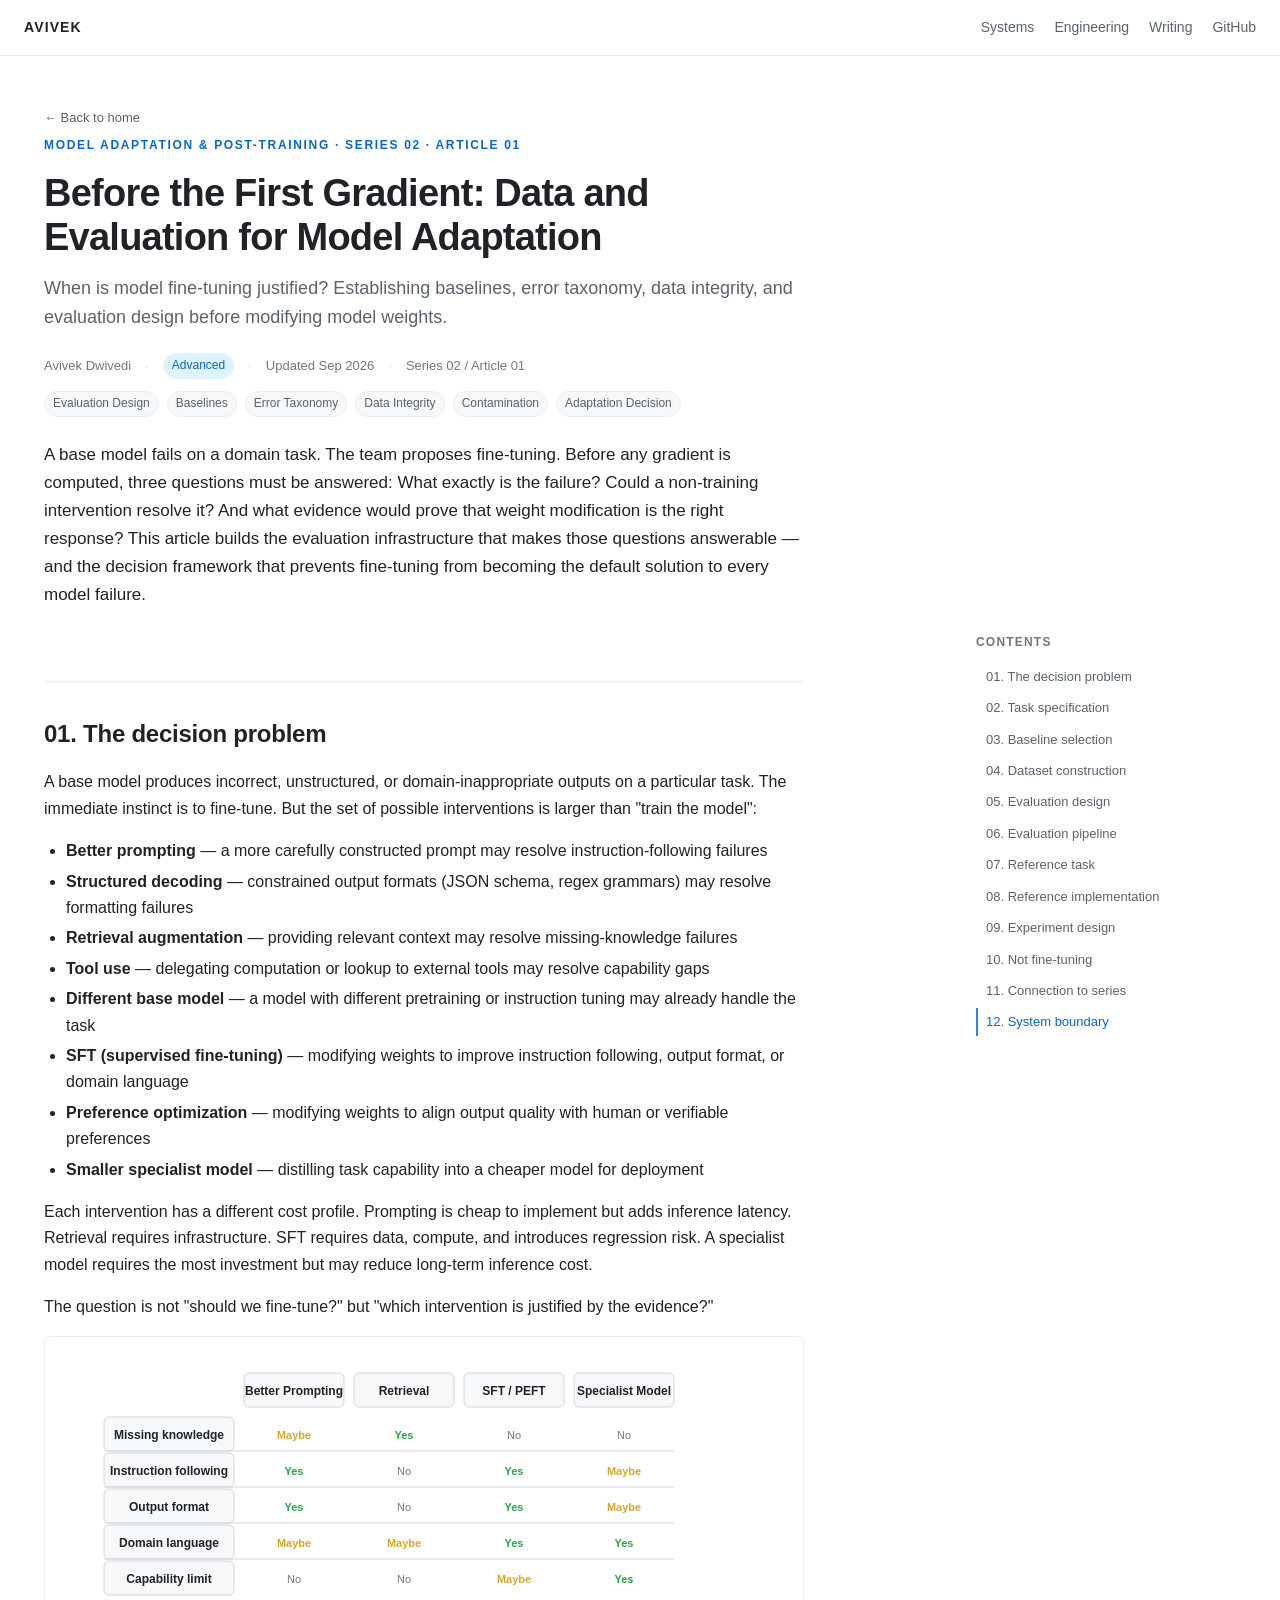
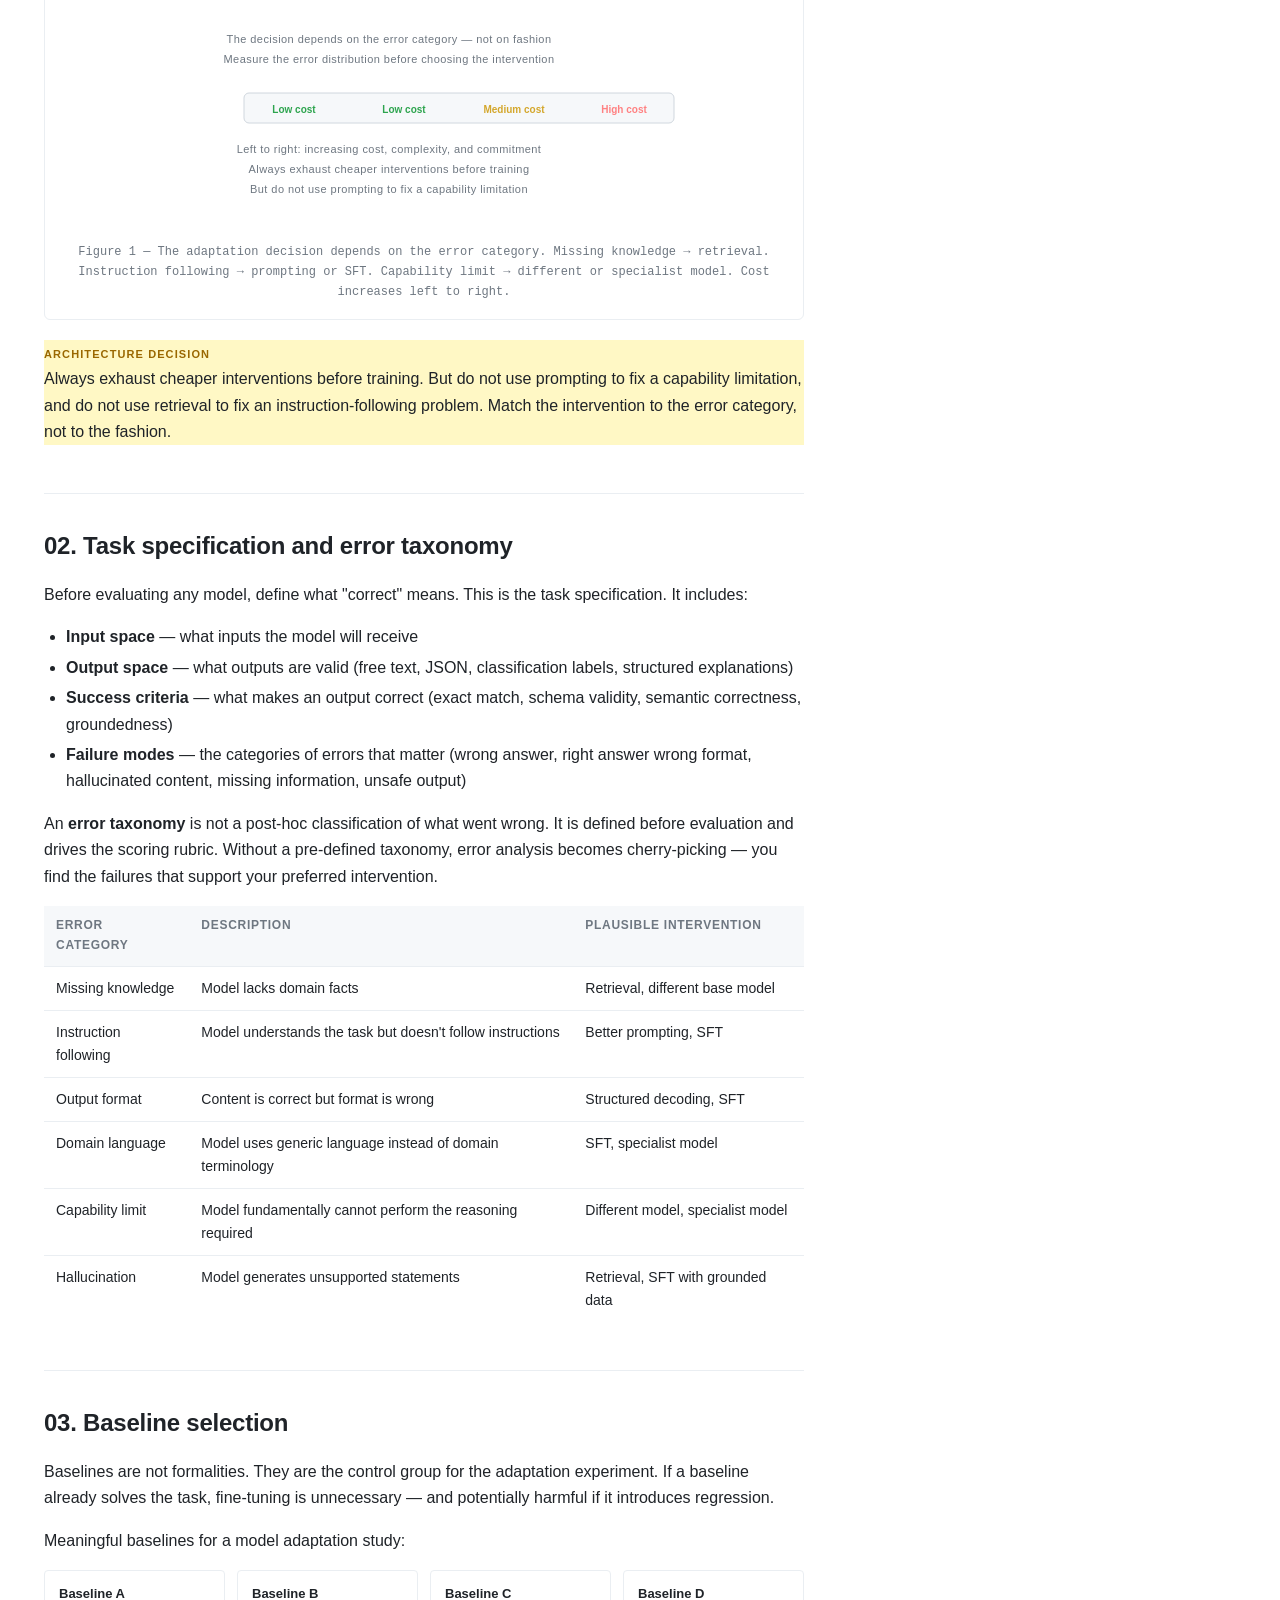
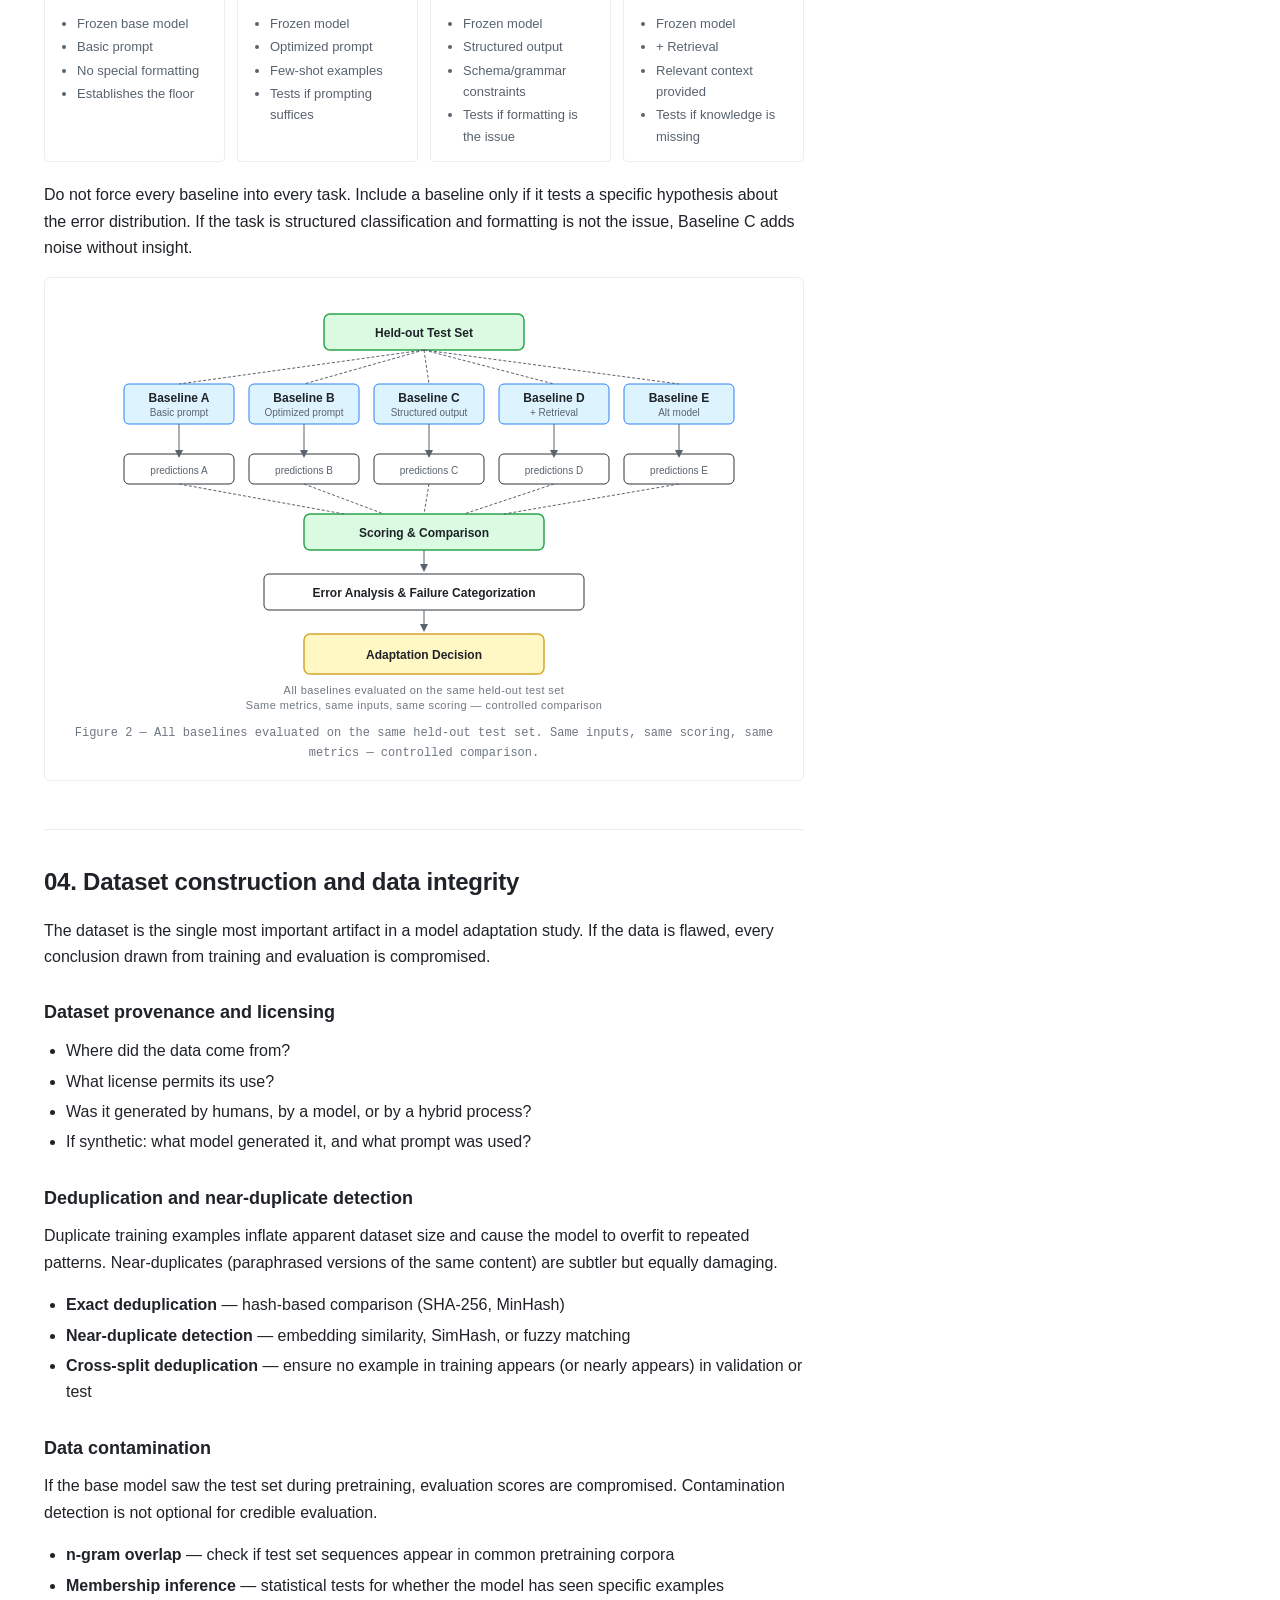
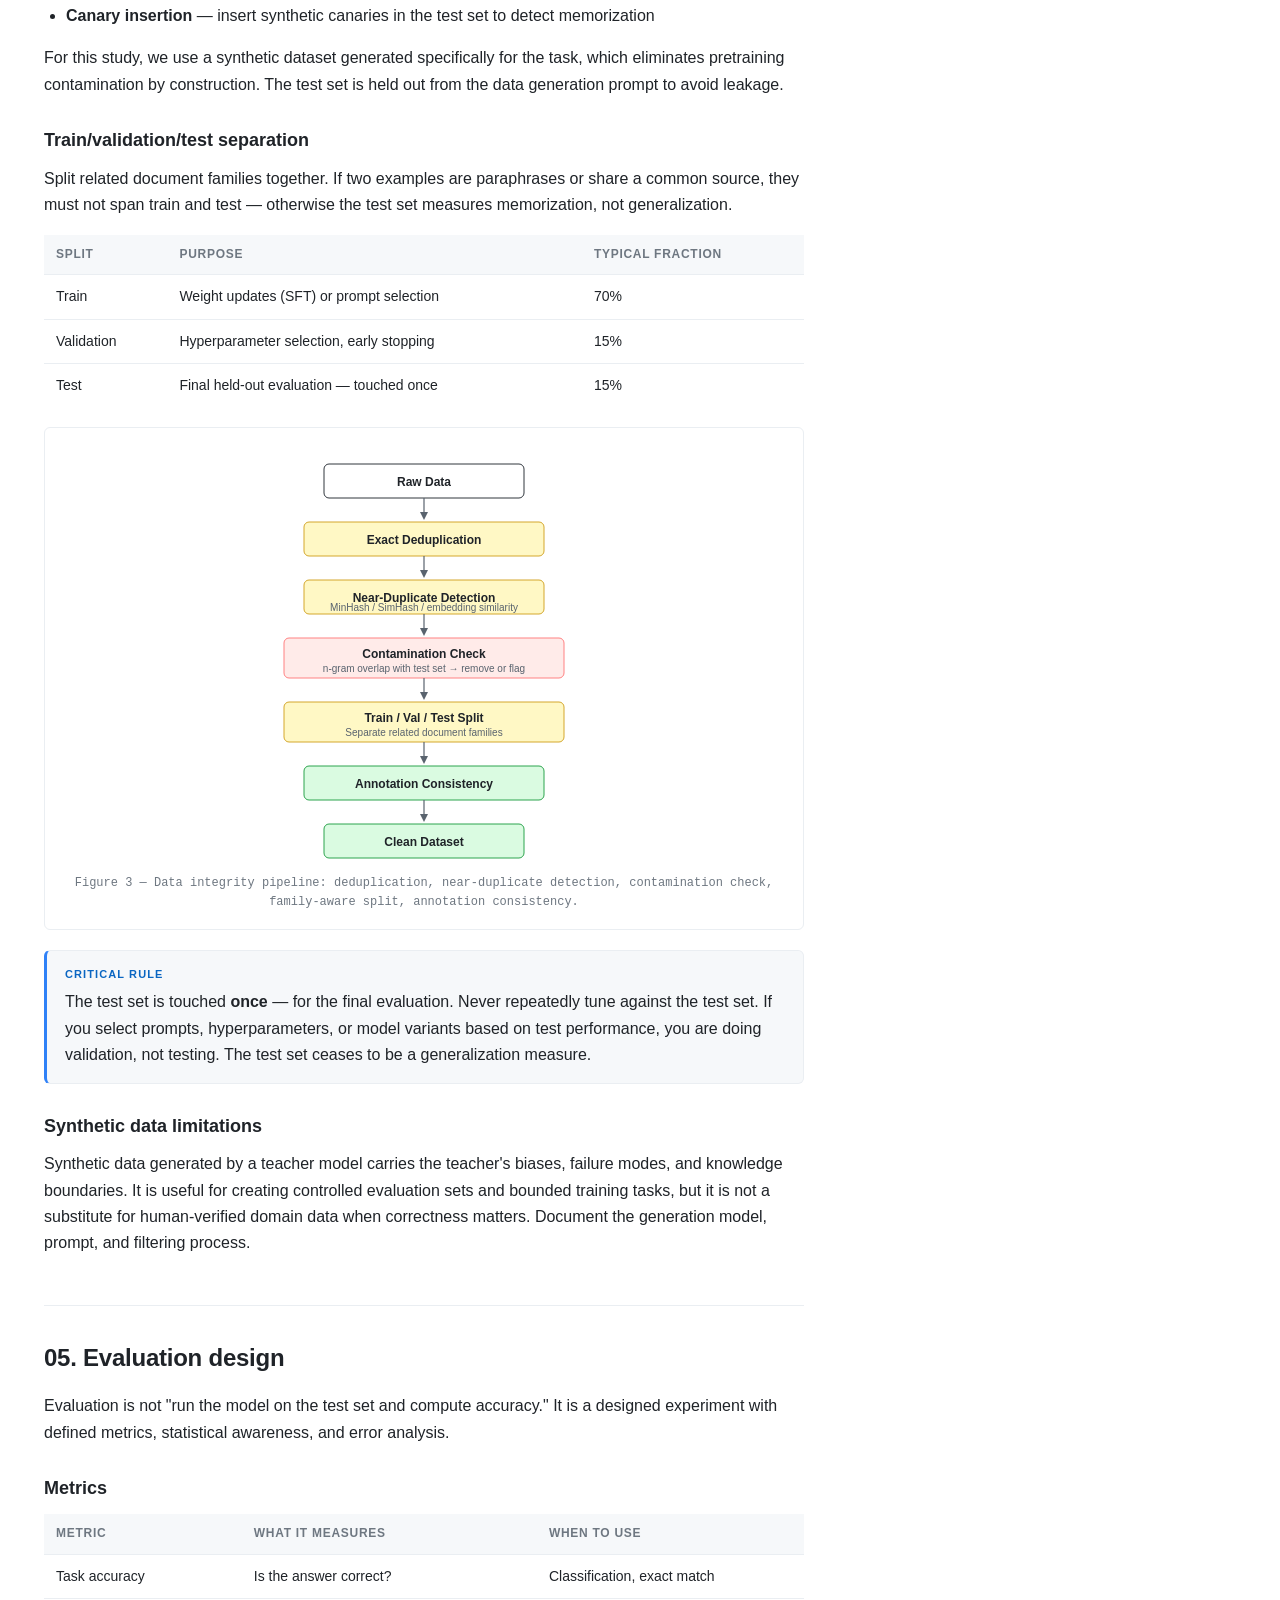
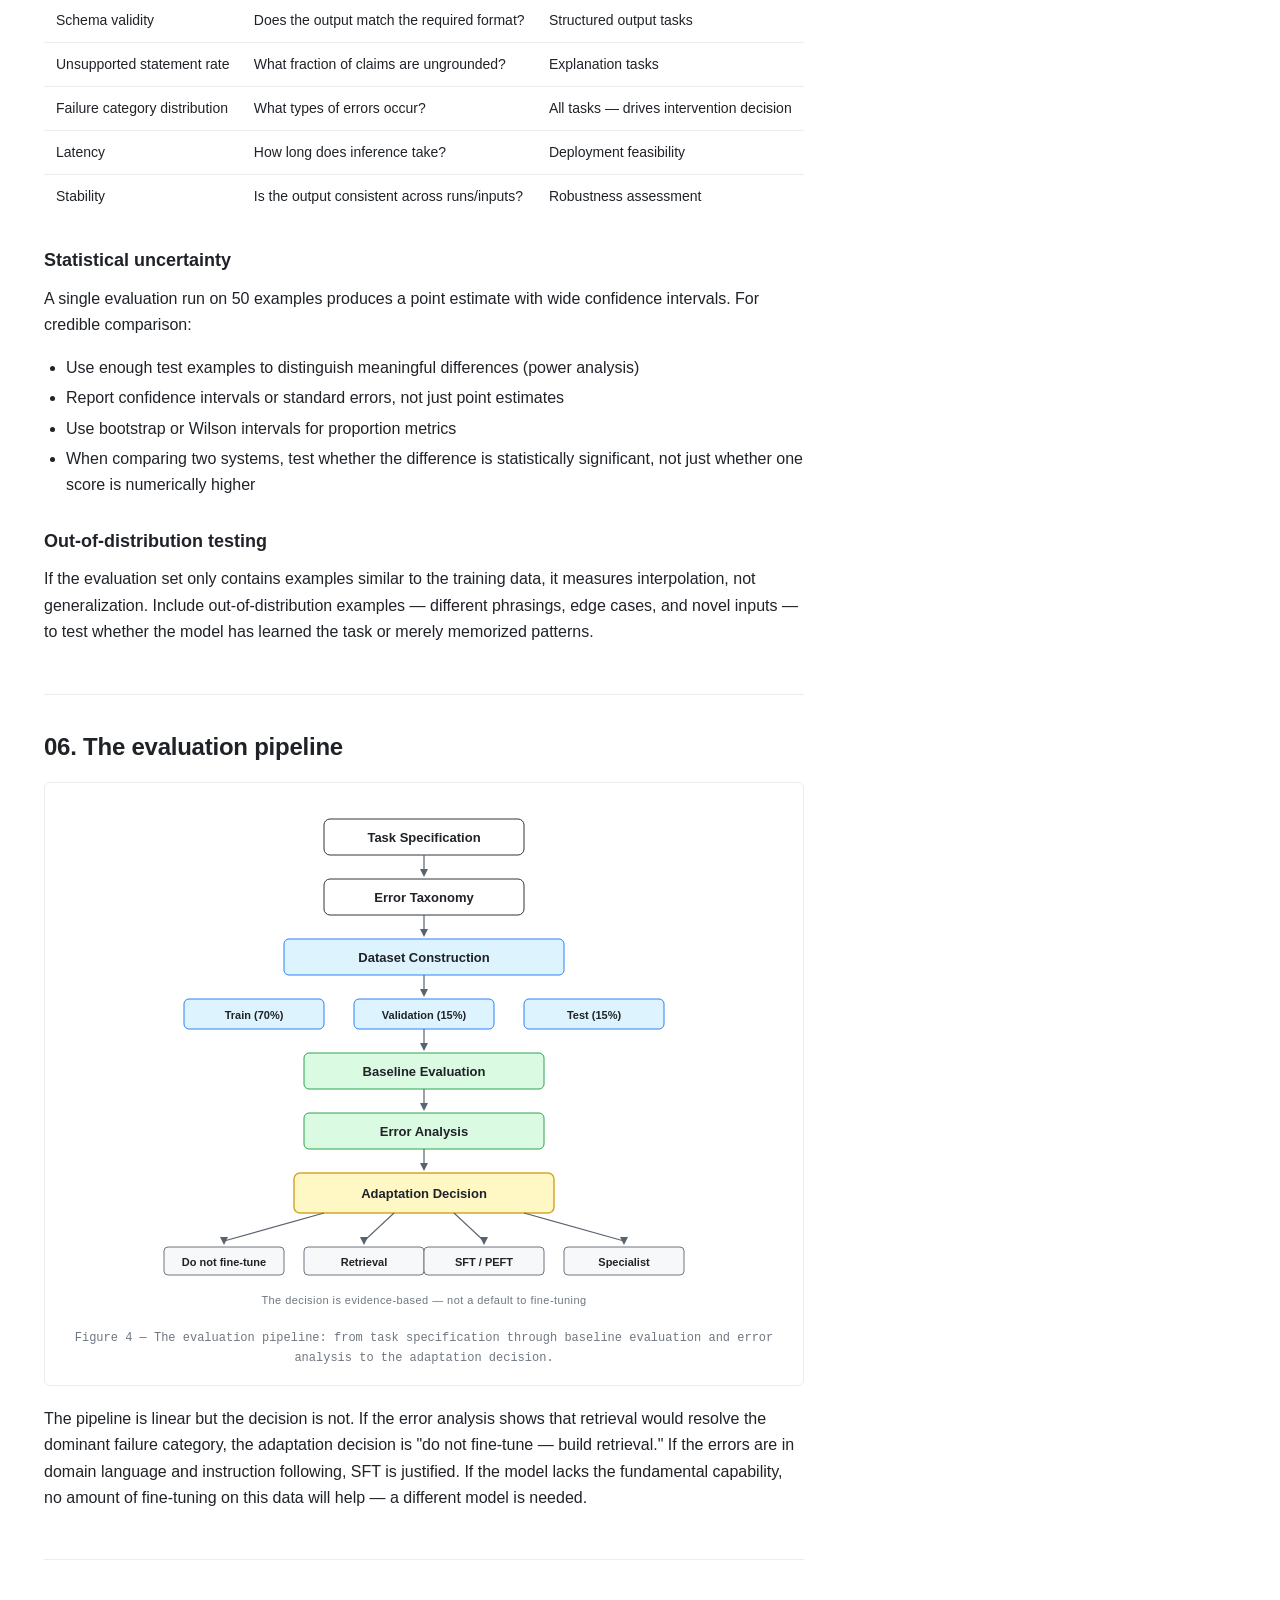
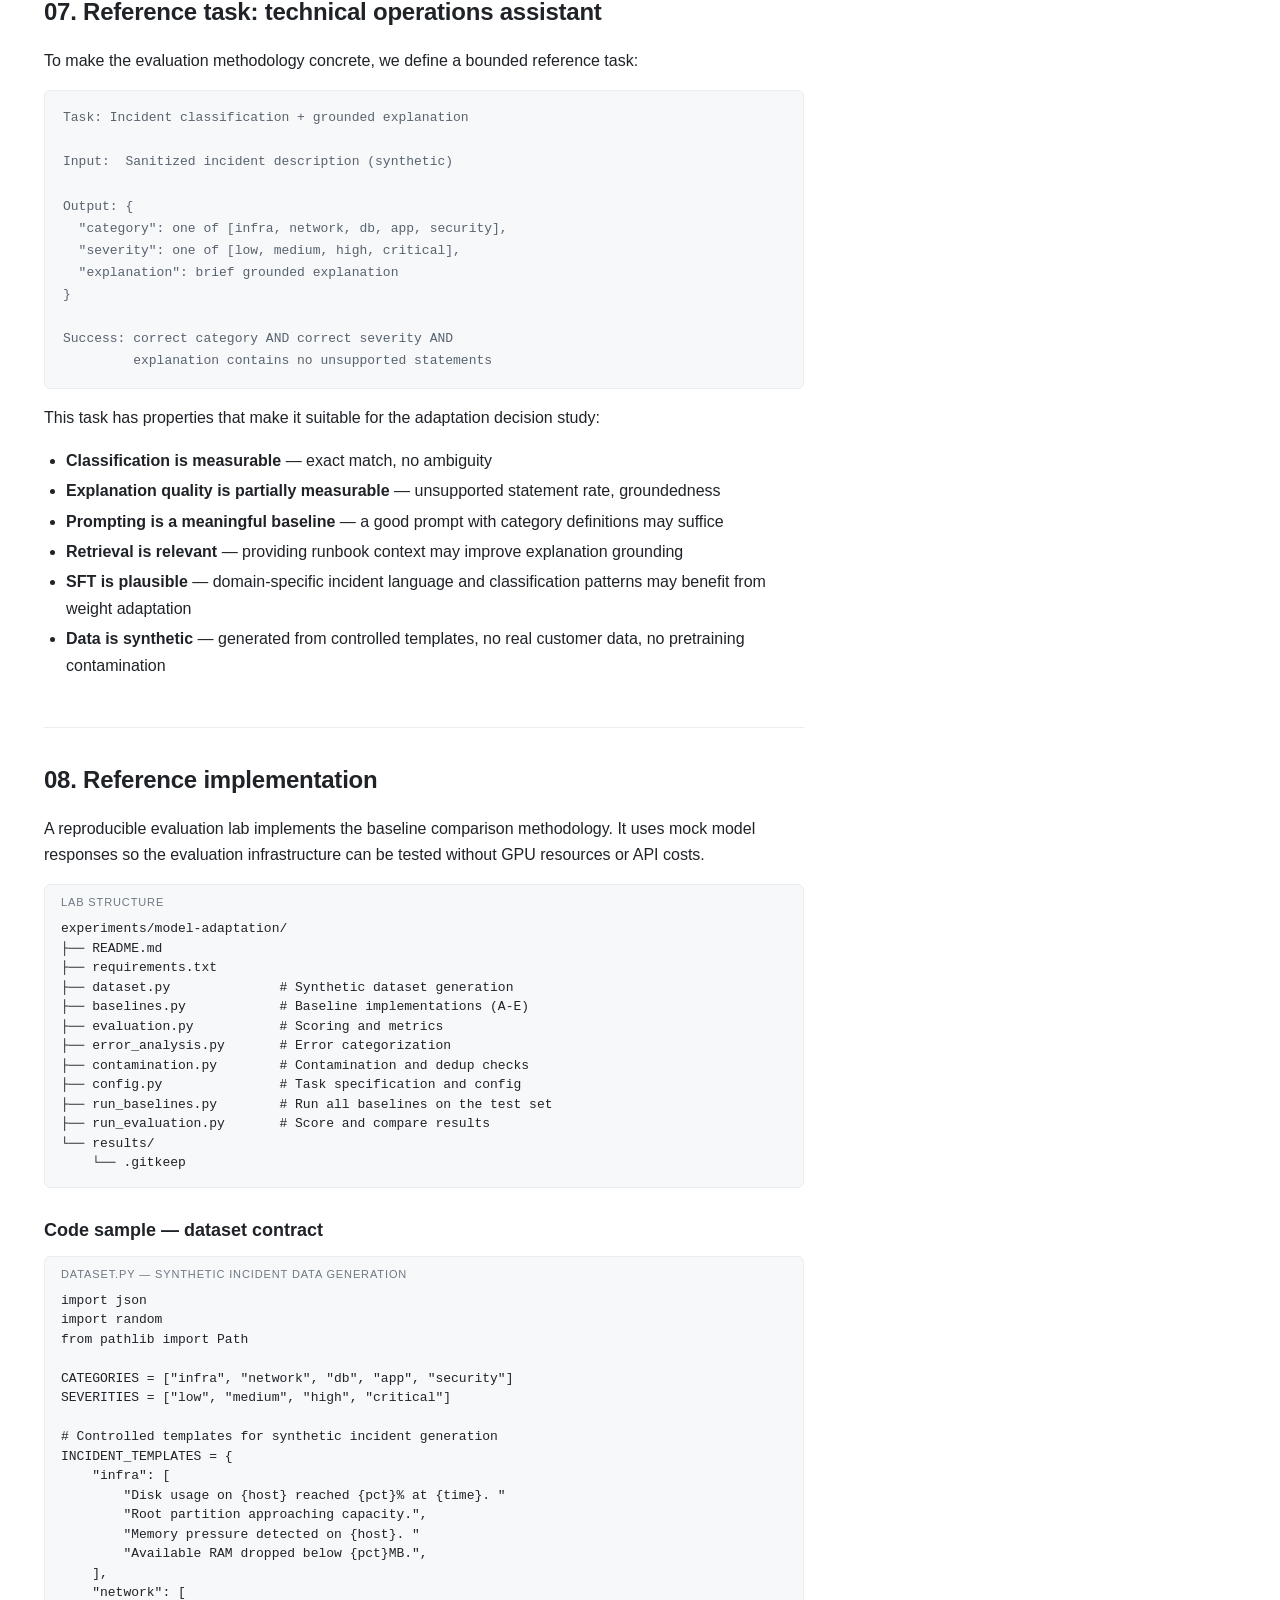
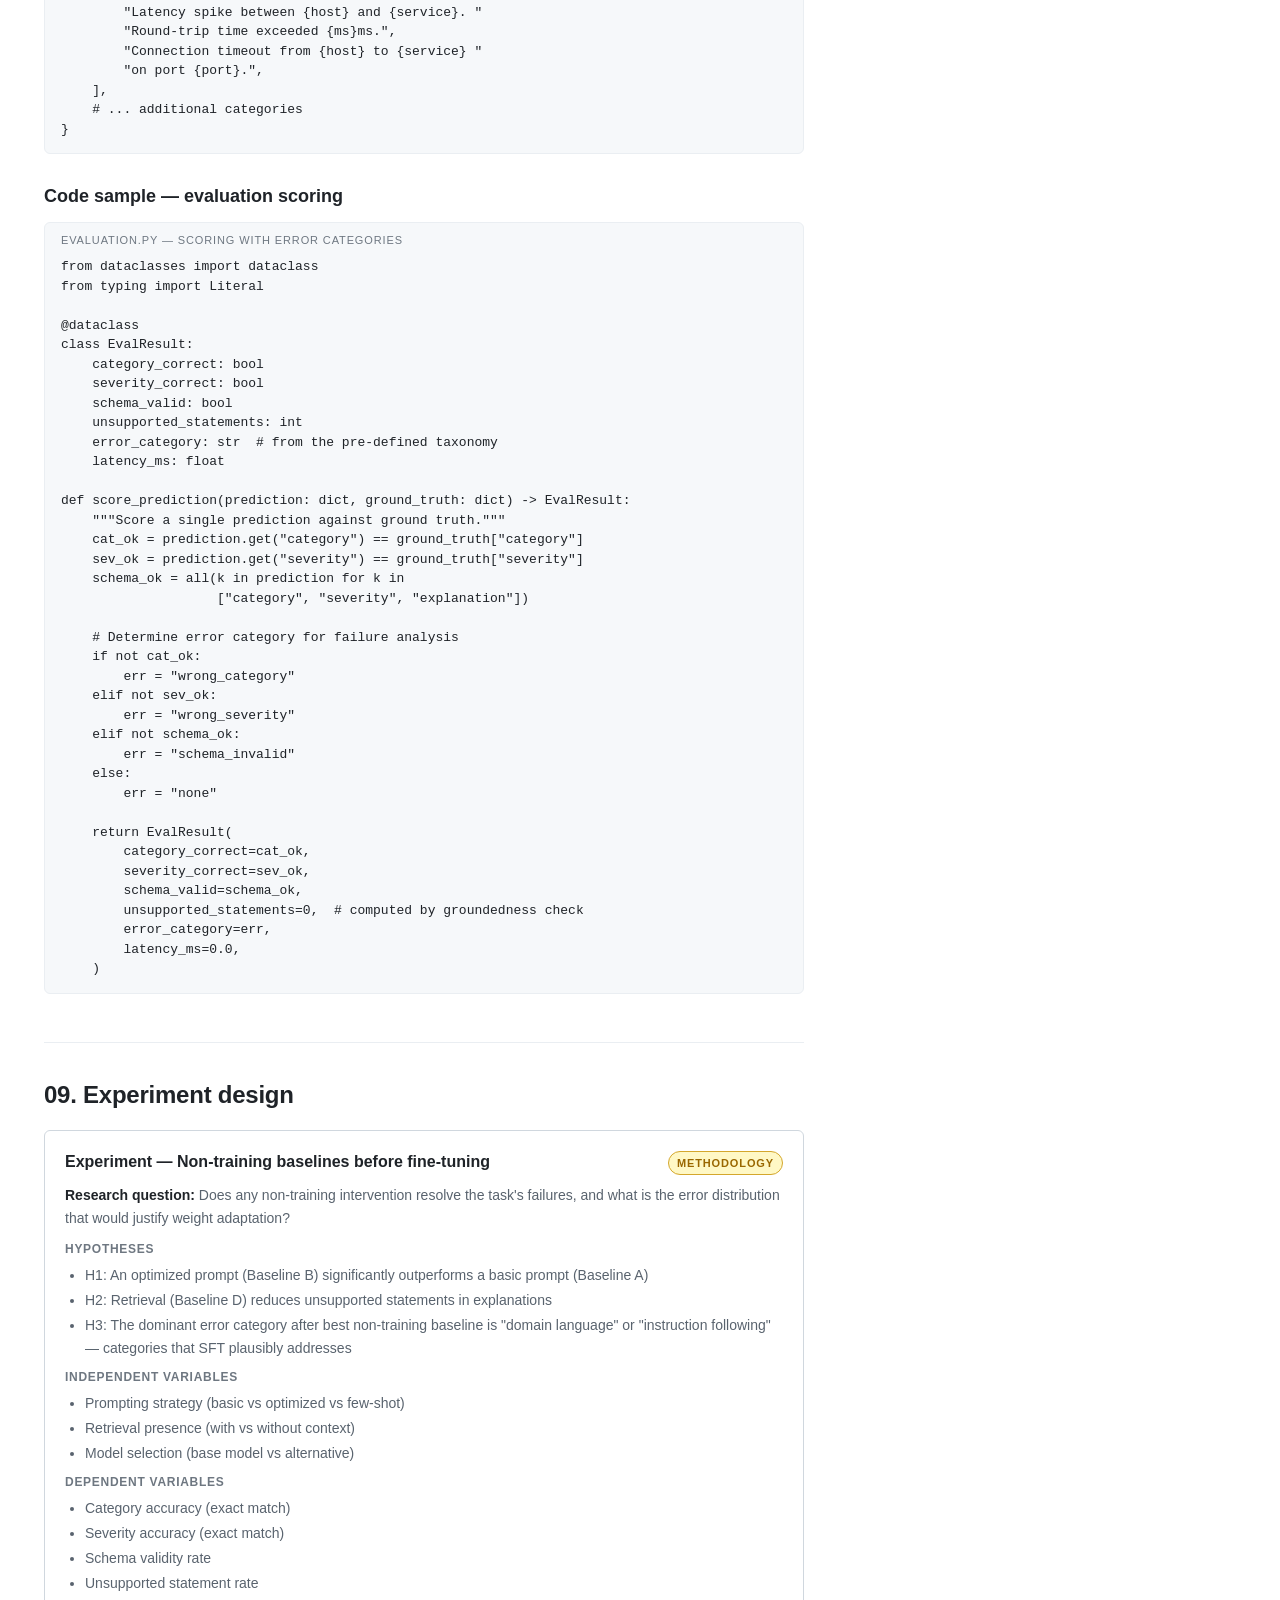
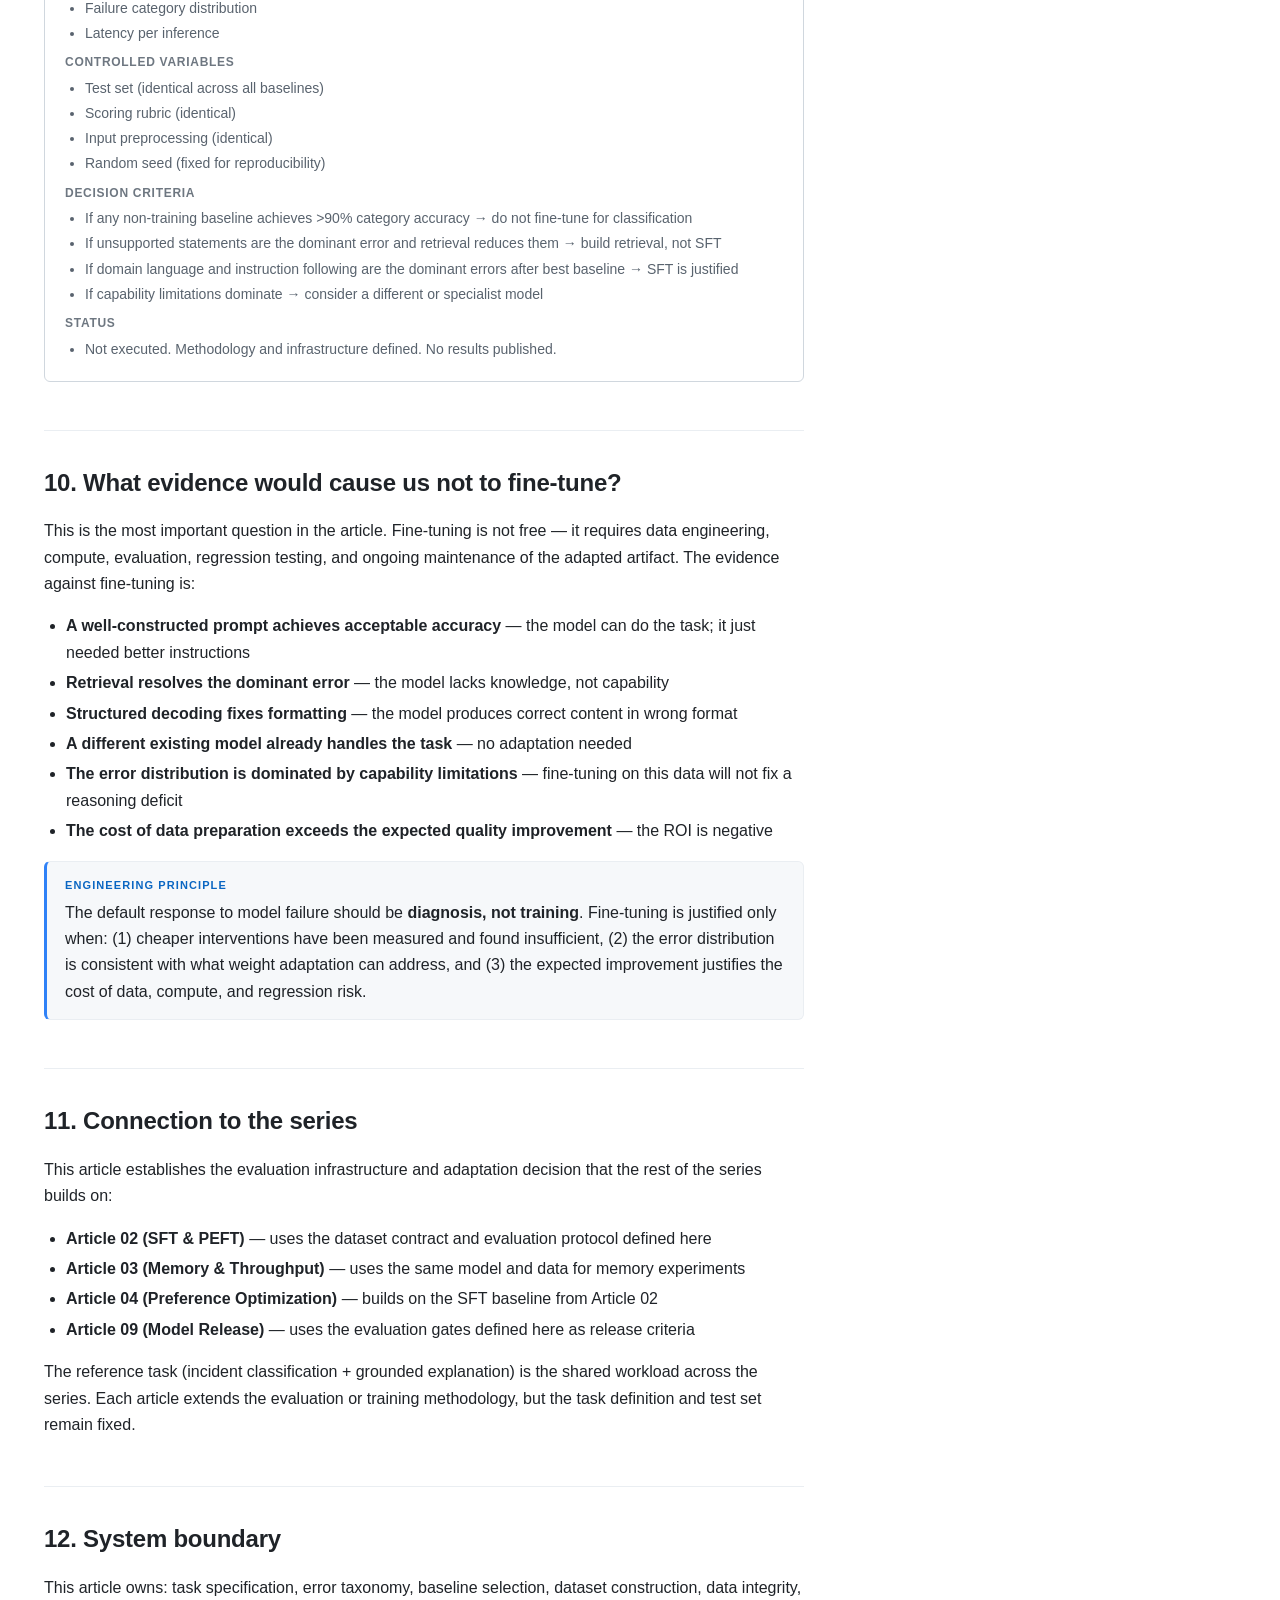
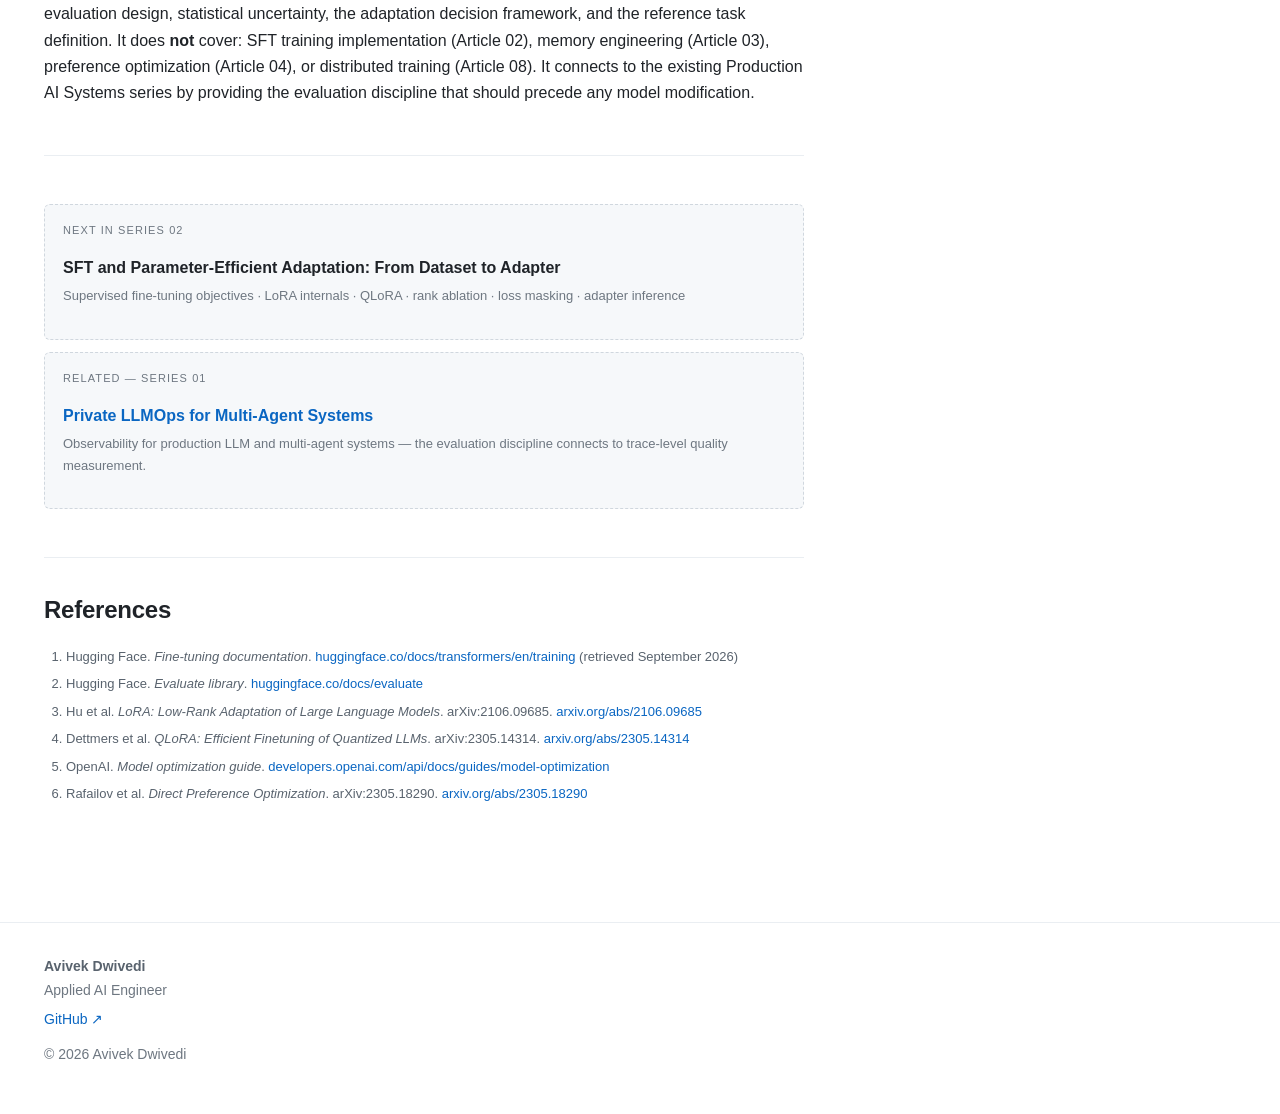
==== commit 22decacc: "Fix Engineering Notebook series hierarchy and article navigation - Add series descriptions to JS ren" ====
--- a/articles/before-the-first-gradient.html
+++ b/articles/before-the-first-gradient.html
@@ -450,6 +450,11 @@
             <p class="title">SFT and Parameter-Efficient Adaptation: From Dataset to Adapter</p>
             <p class="soon">Supervised fine-tuning objectives · LoRA internals · QLoRA · rank ablation · loss masking · adapter inference</p>
           </div>
+          <div class="next-article" style="margin-top:12px;">
+            <p class="label">Related — Series 01</p>
+            <p class="title"><a href="/articles/private-llmops-multi-agent.html">Private LLMOps for Multi-Agent Systems</a></p>
+            <p class="soon">Observability for production LLM and multi-agent systems — the evaluation discipline connects to trace-level quality measurement.</p>
+          </div>
         </div>
 
         <h2 id="refs">References</h2>
--- a/styles.css
+++ b/styles.css
@@ -1691,5 +1691,14 @@
   font-size: 15px;
   font-weight: 700;
   color: var(--text);
-  margin: 0 0 4px;
+  margin: 0 0 2px;
+}
+.notebook-series-desc {
+  font-size: 13px;
+  color: var(--text-soft);
+  margin: 0 0 10px;
+  max-width: 480px;
+}
+.notebook-block:has(.notebook-series-label) {
+  padding-top: 10px;
 }
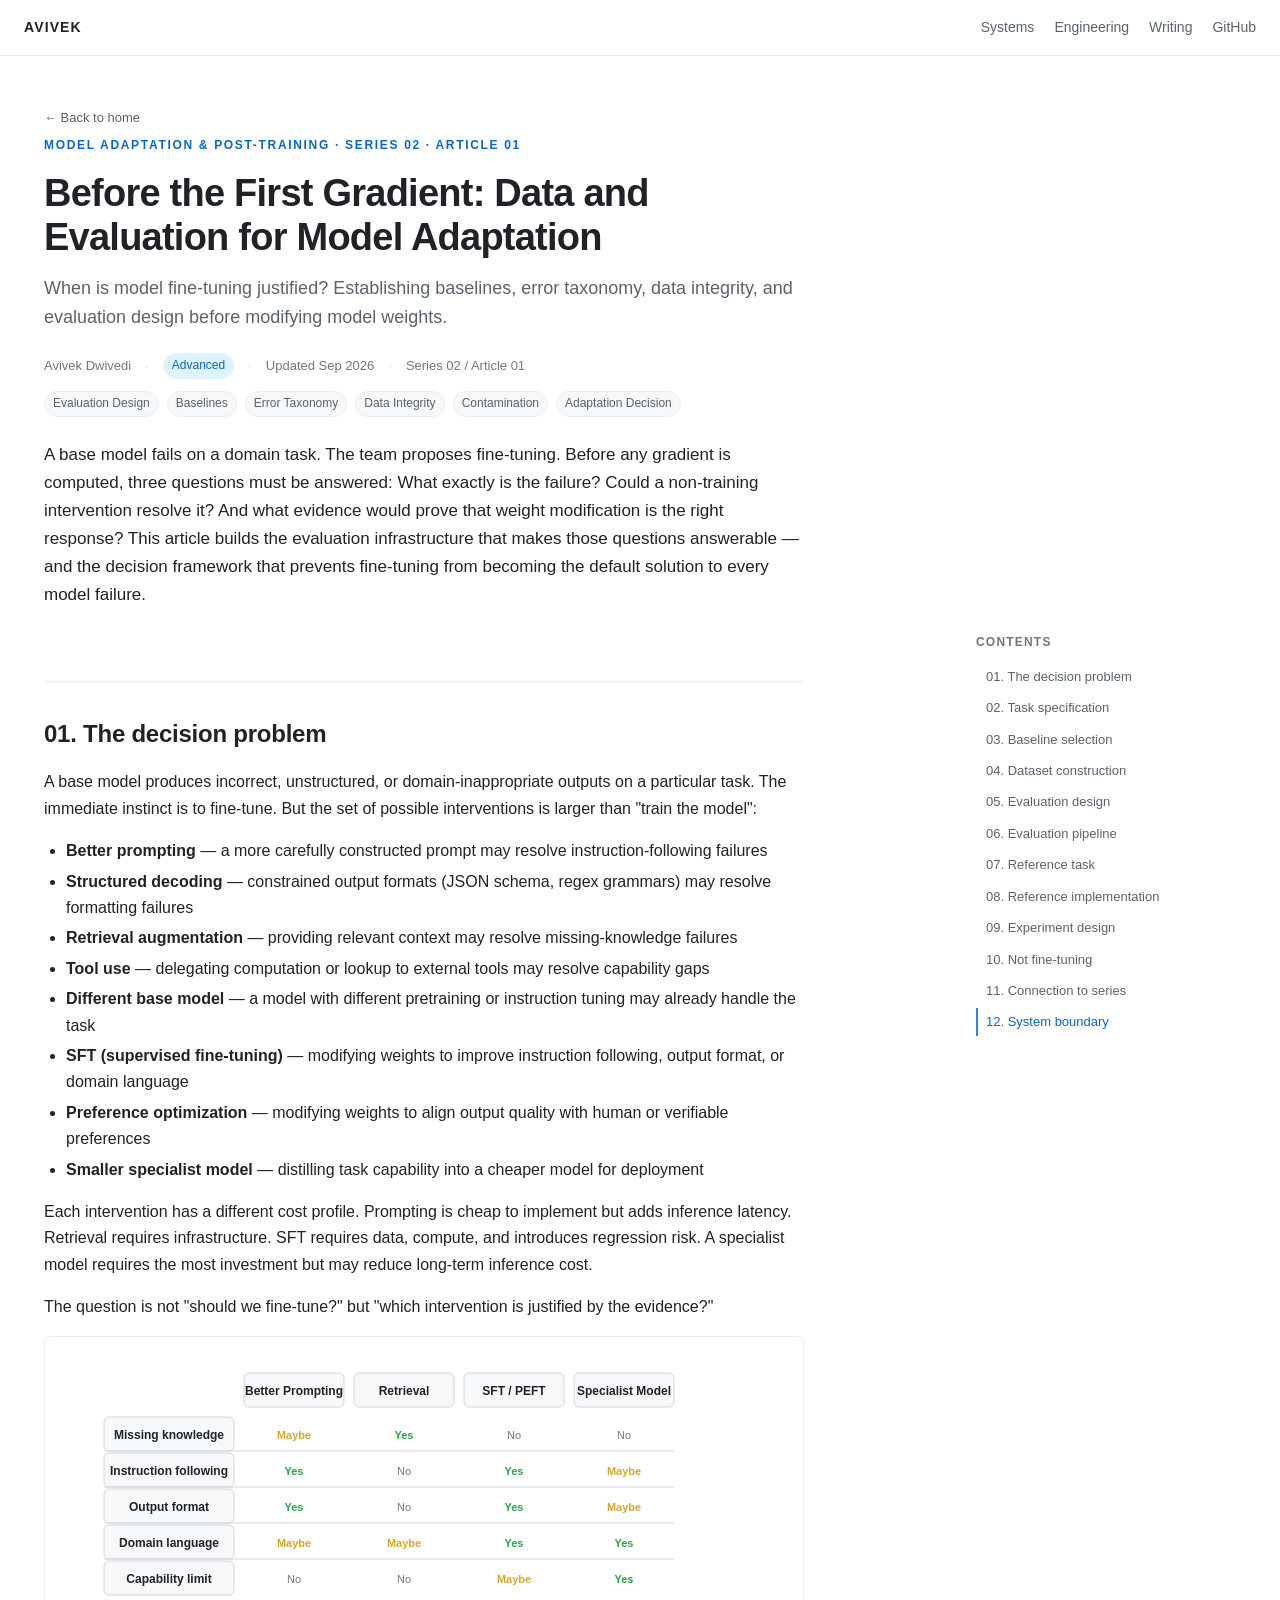
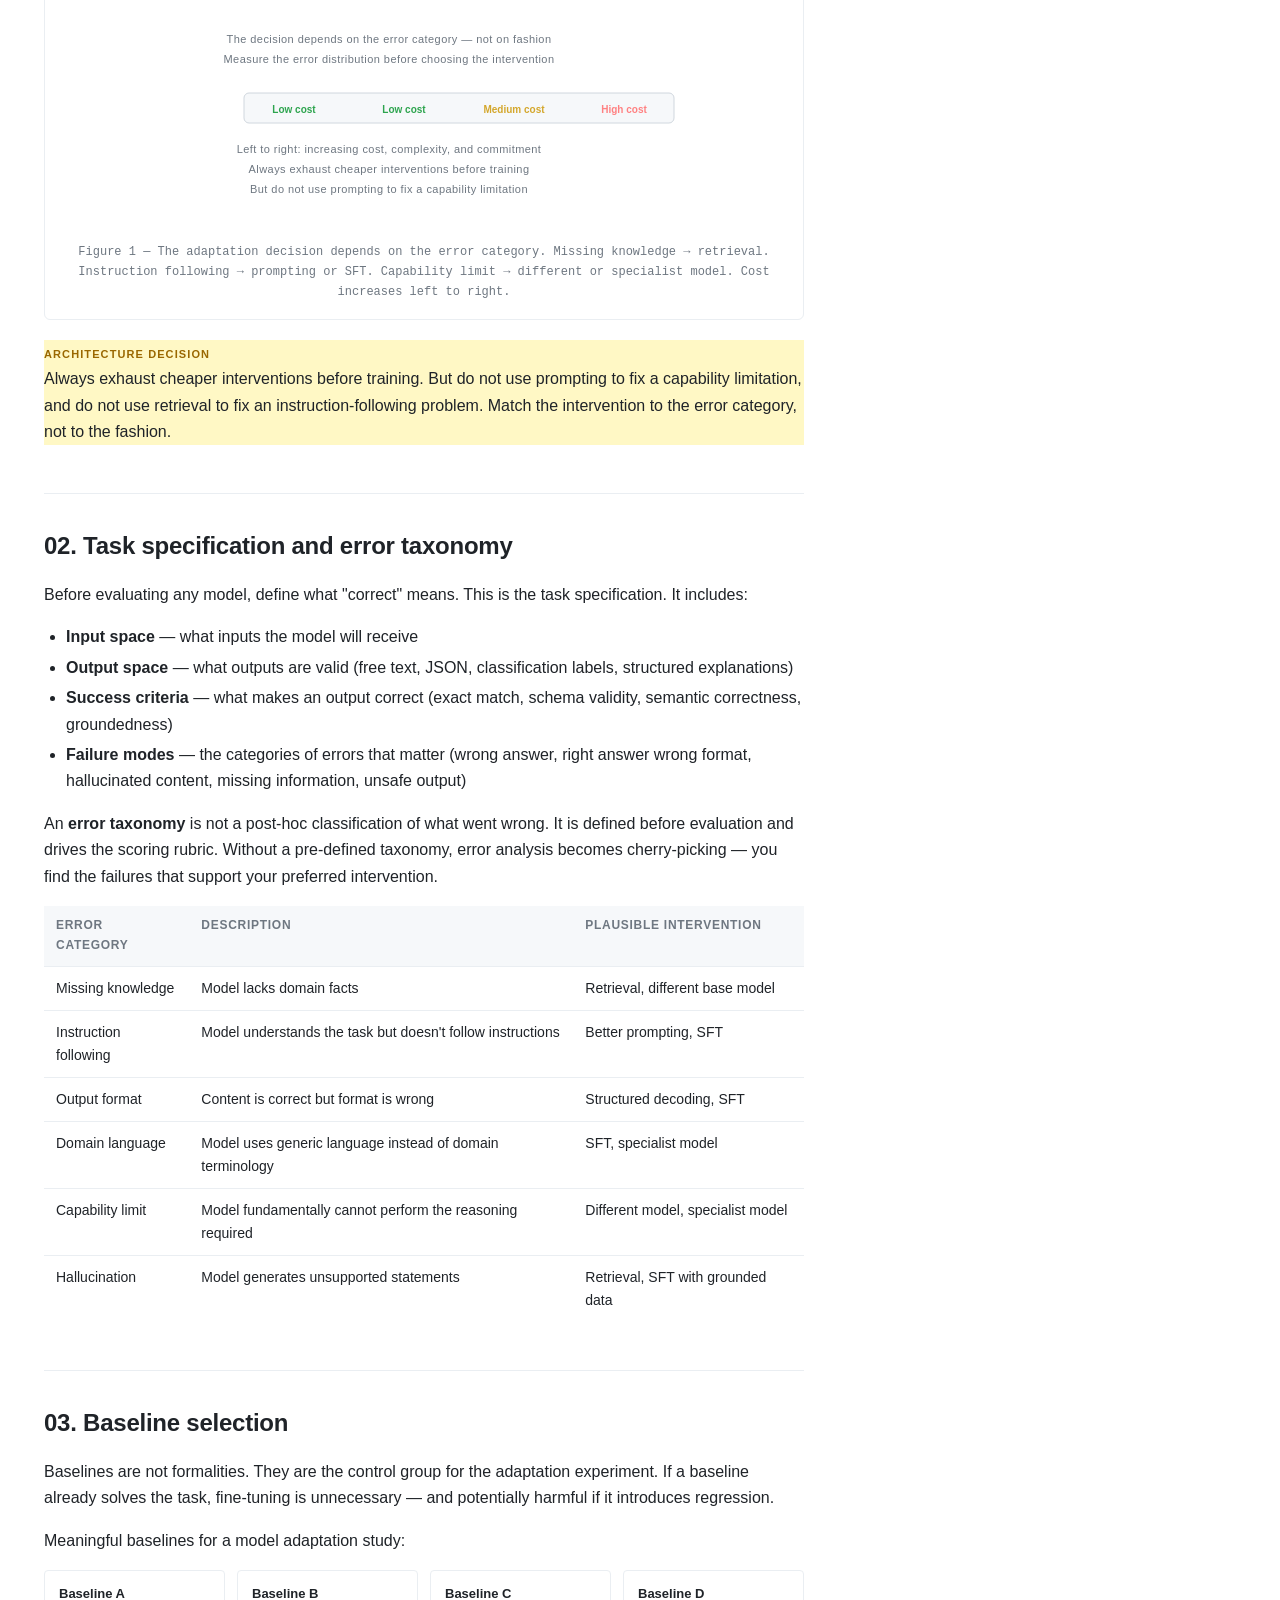
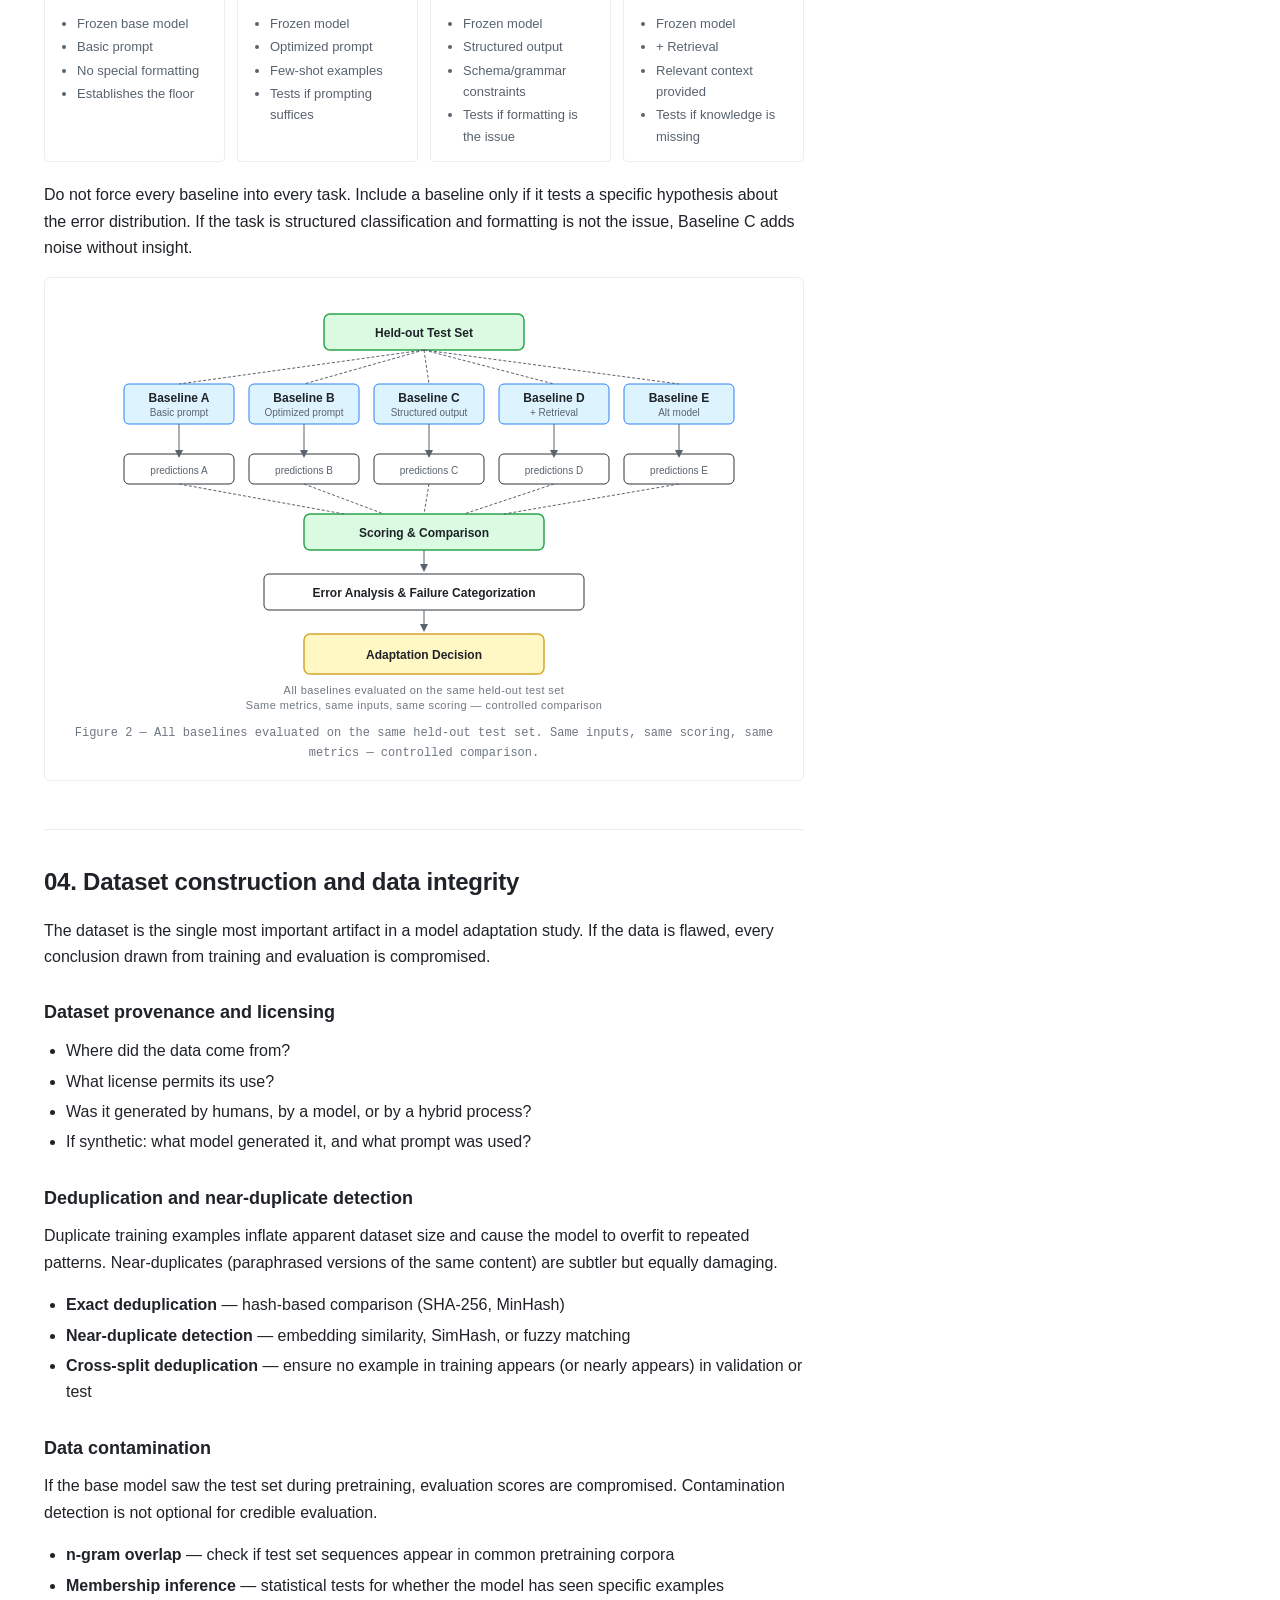
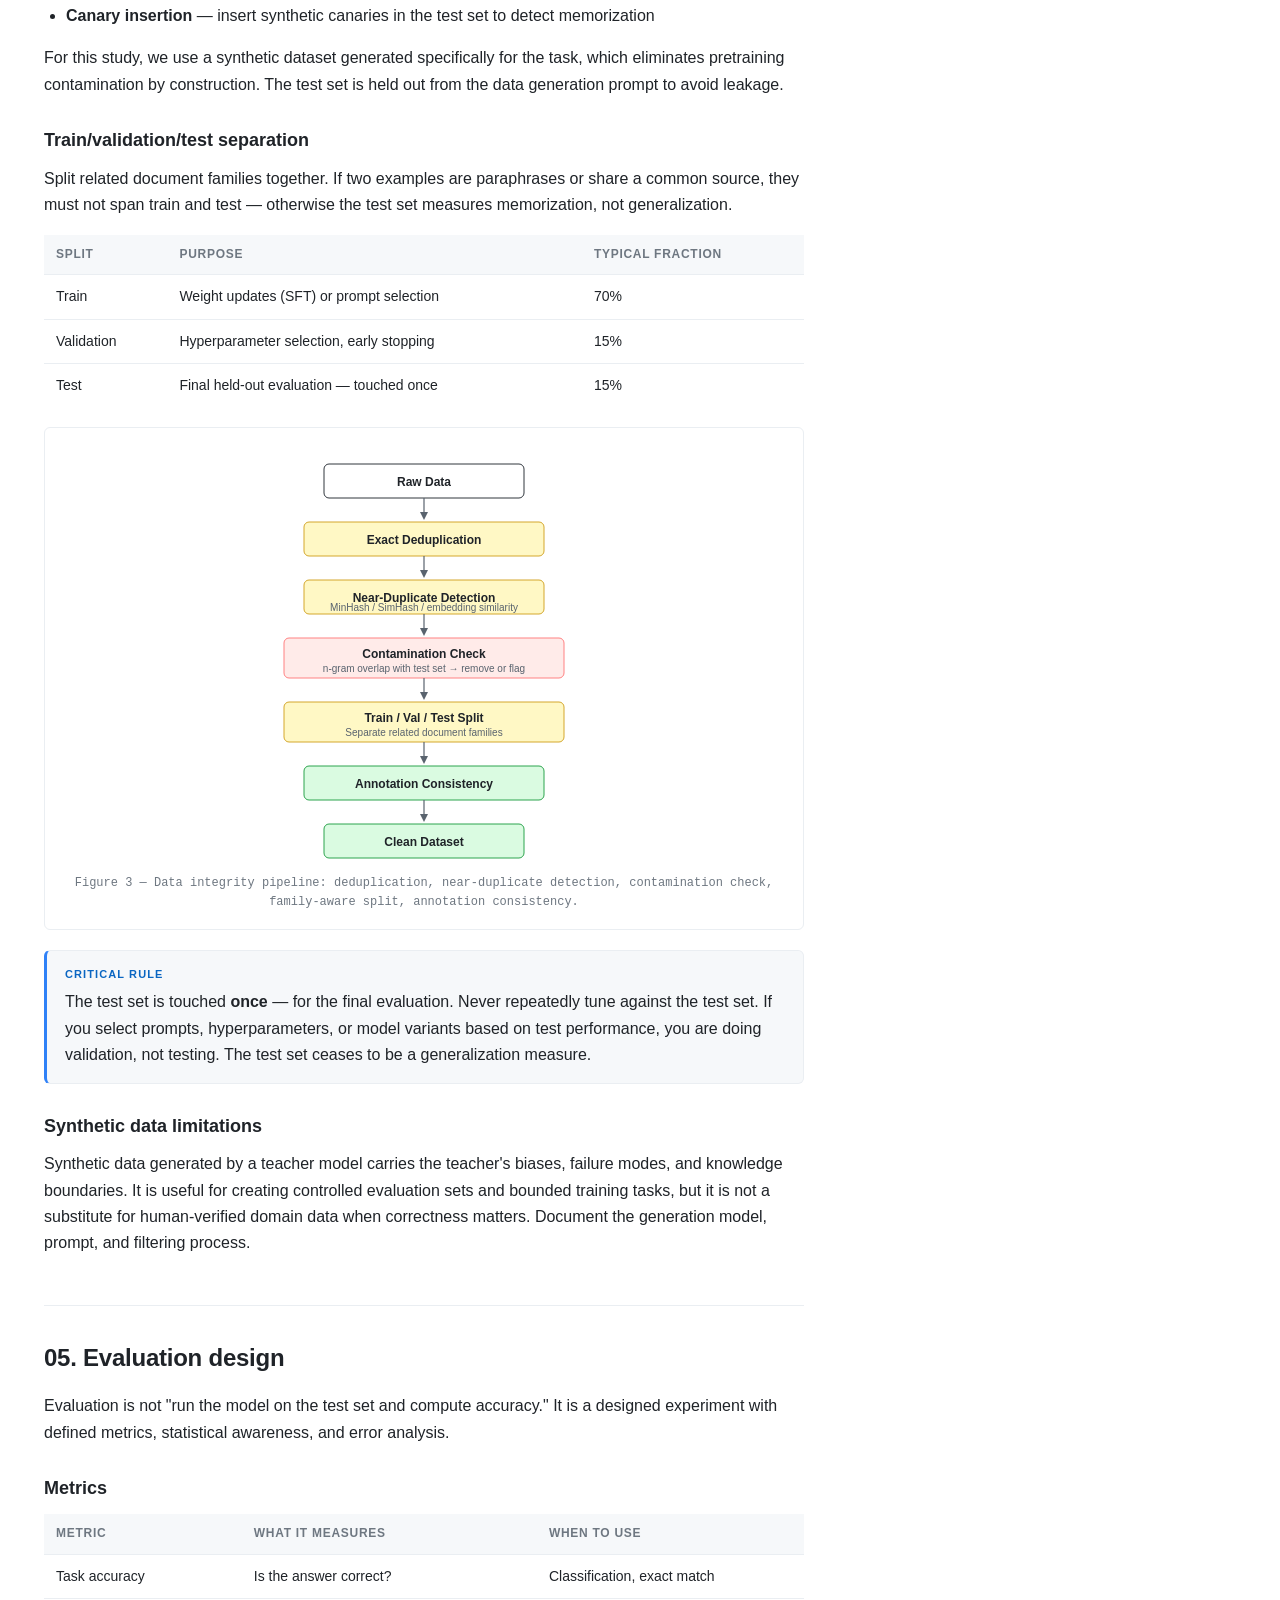
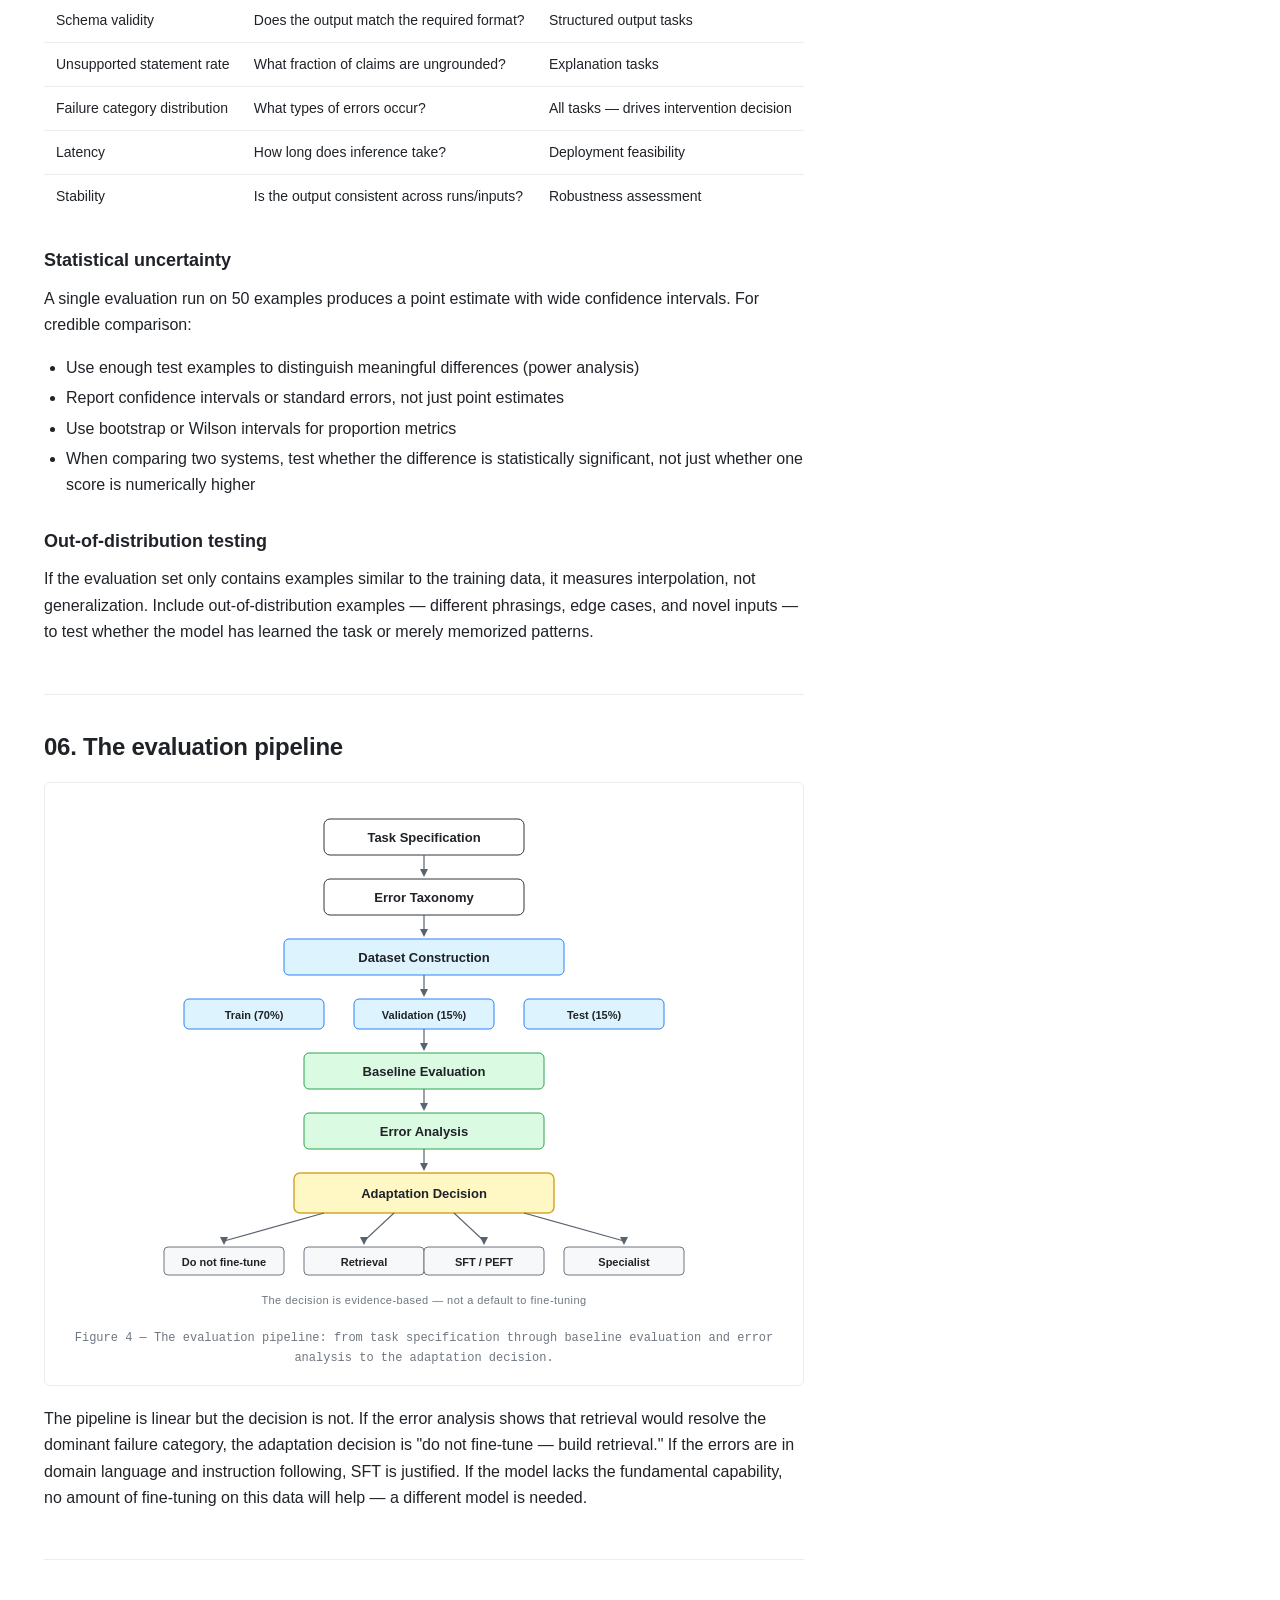
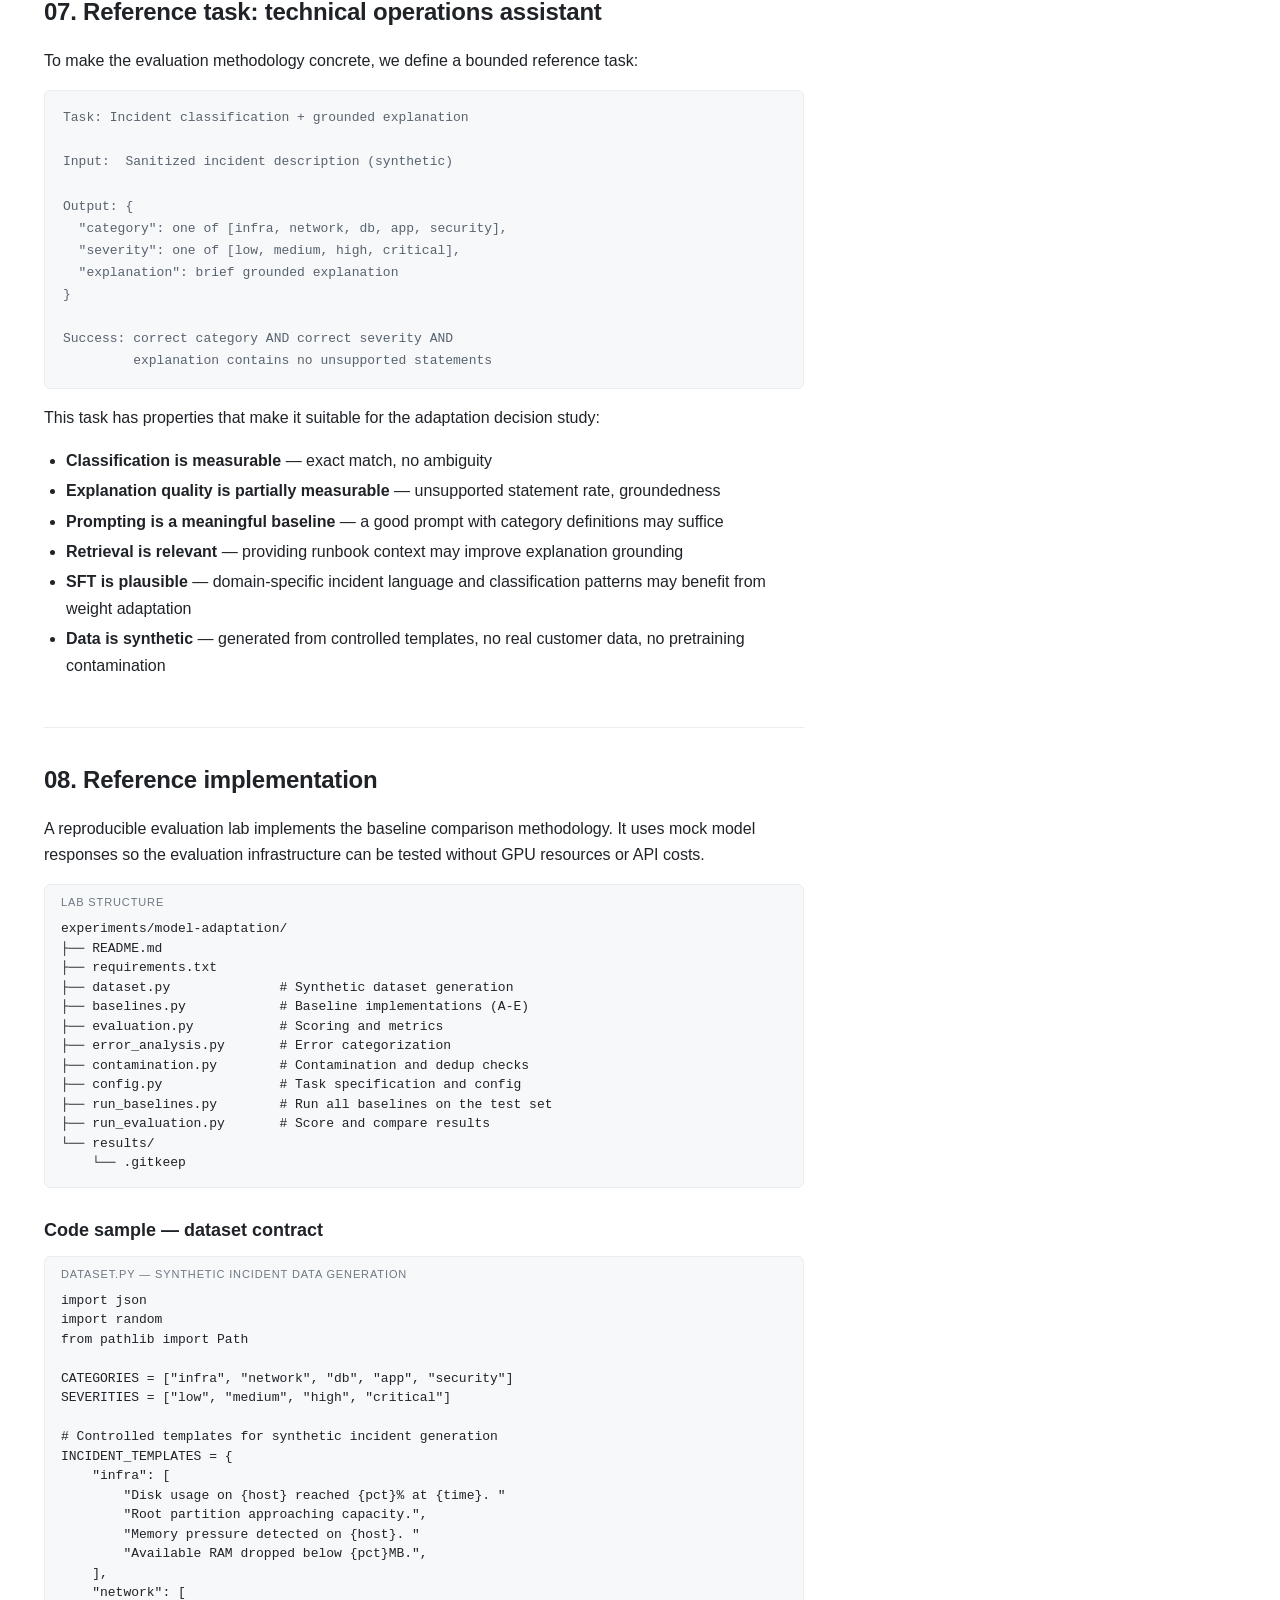
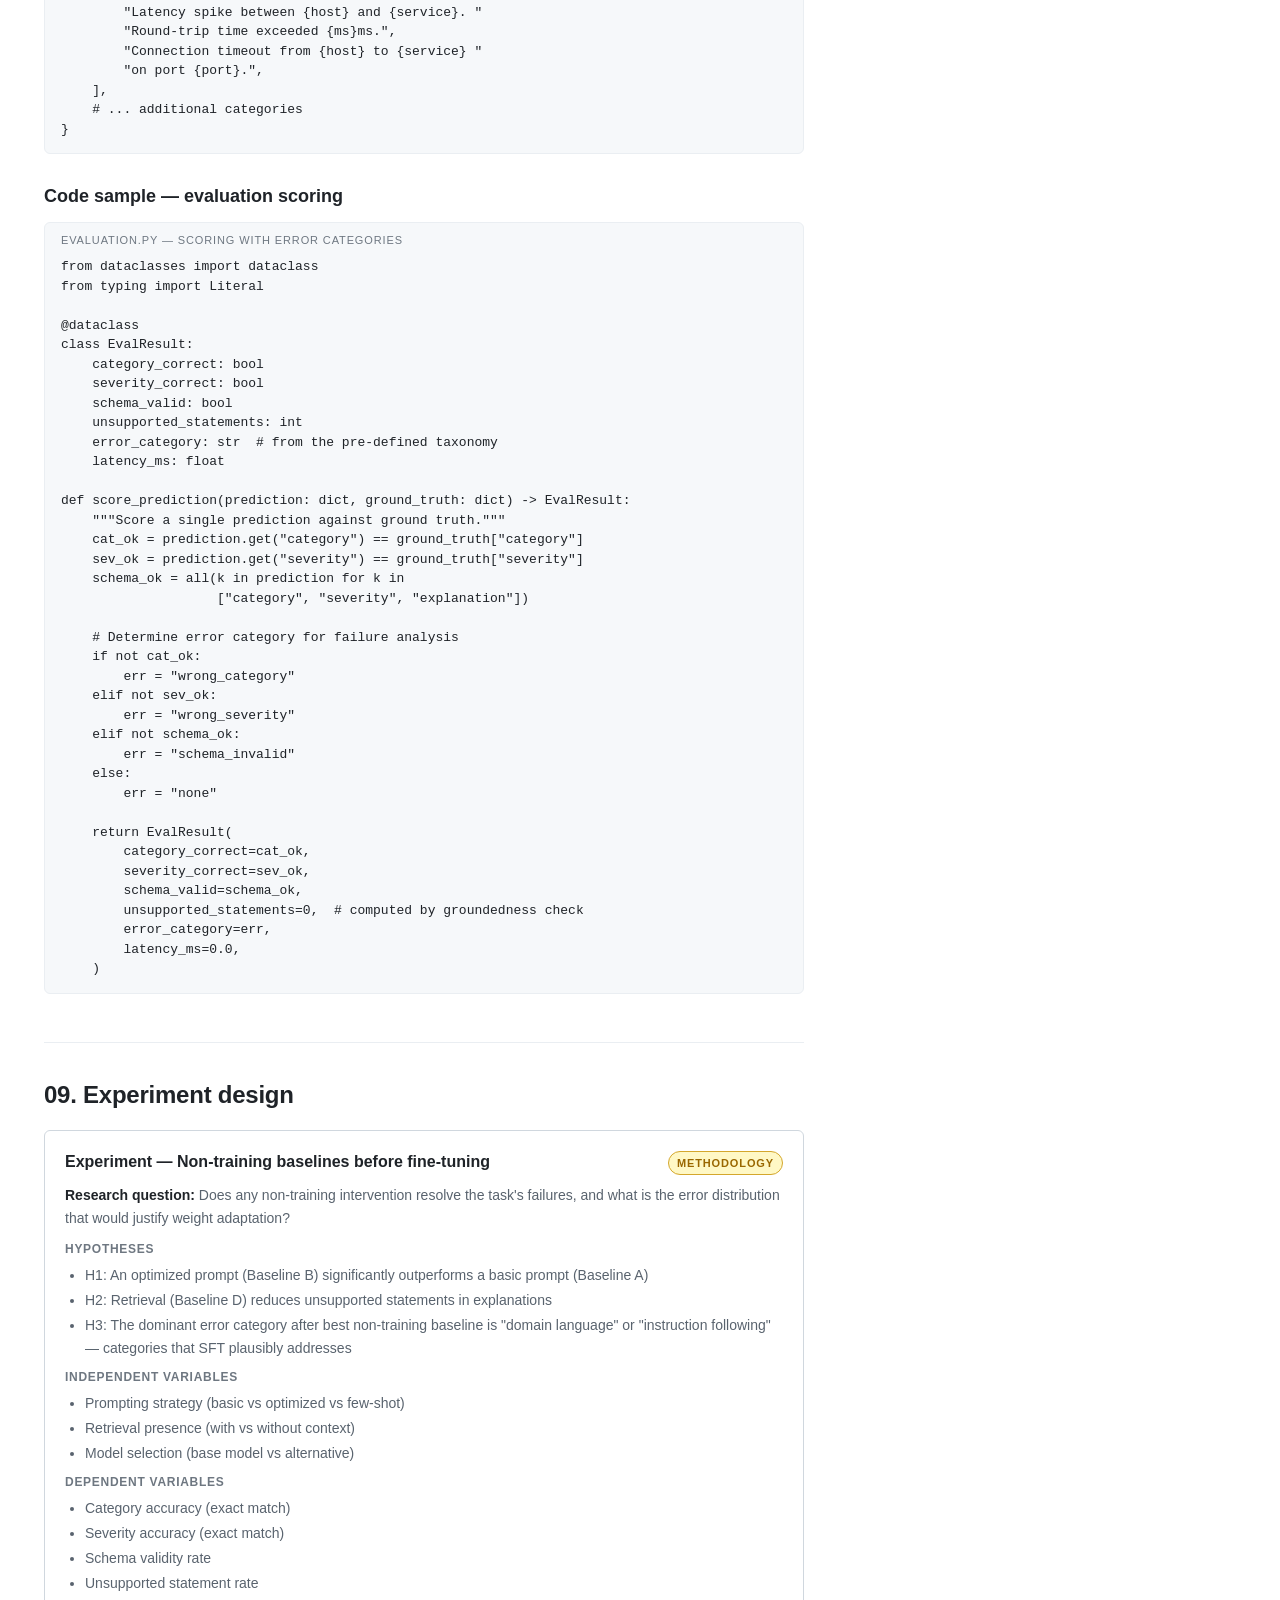
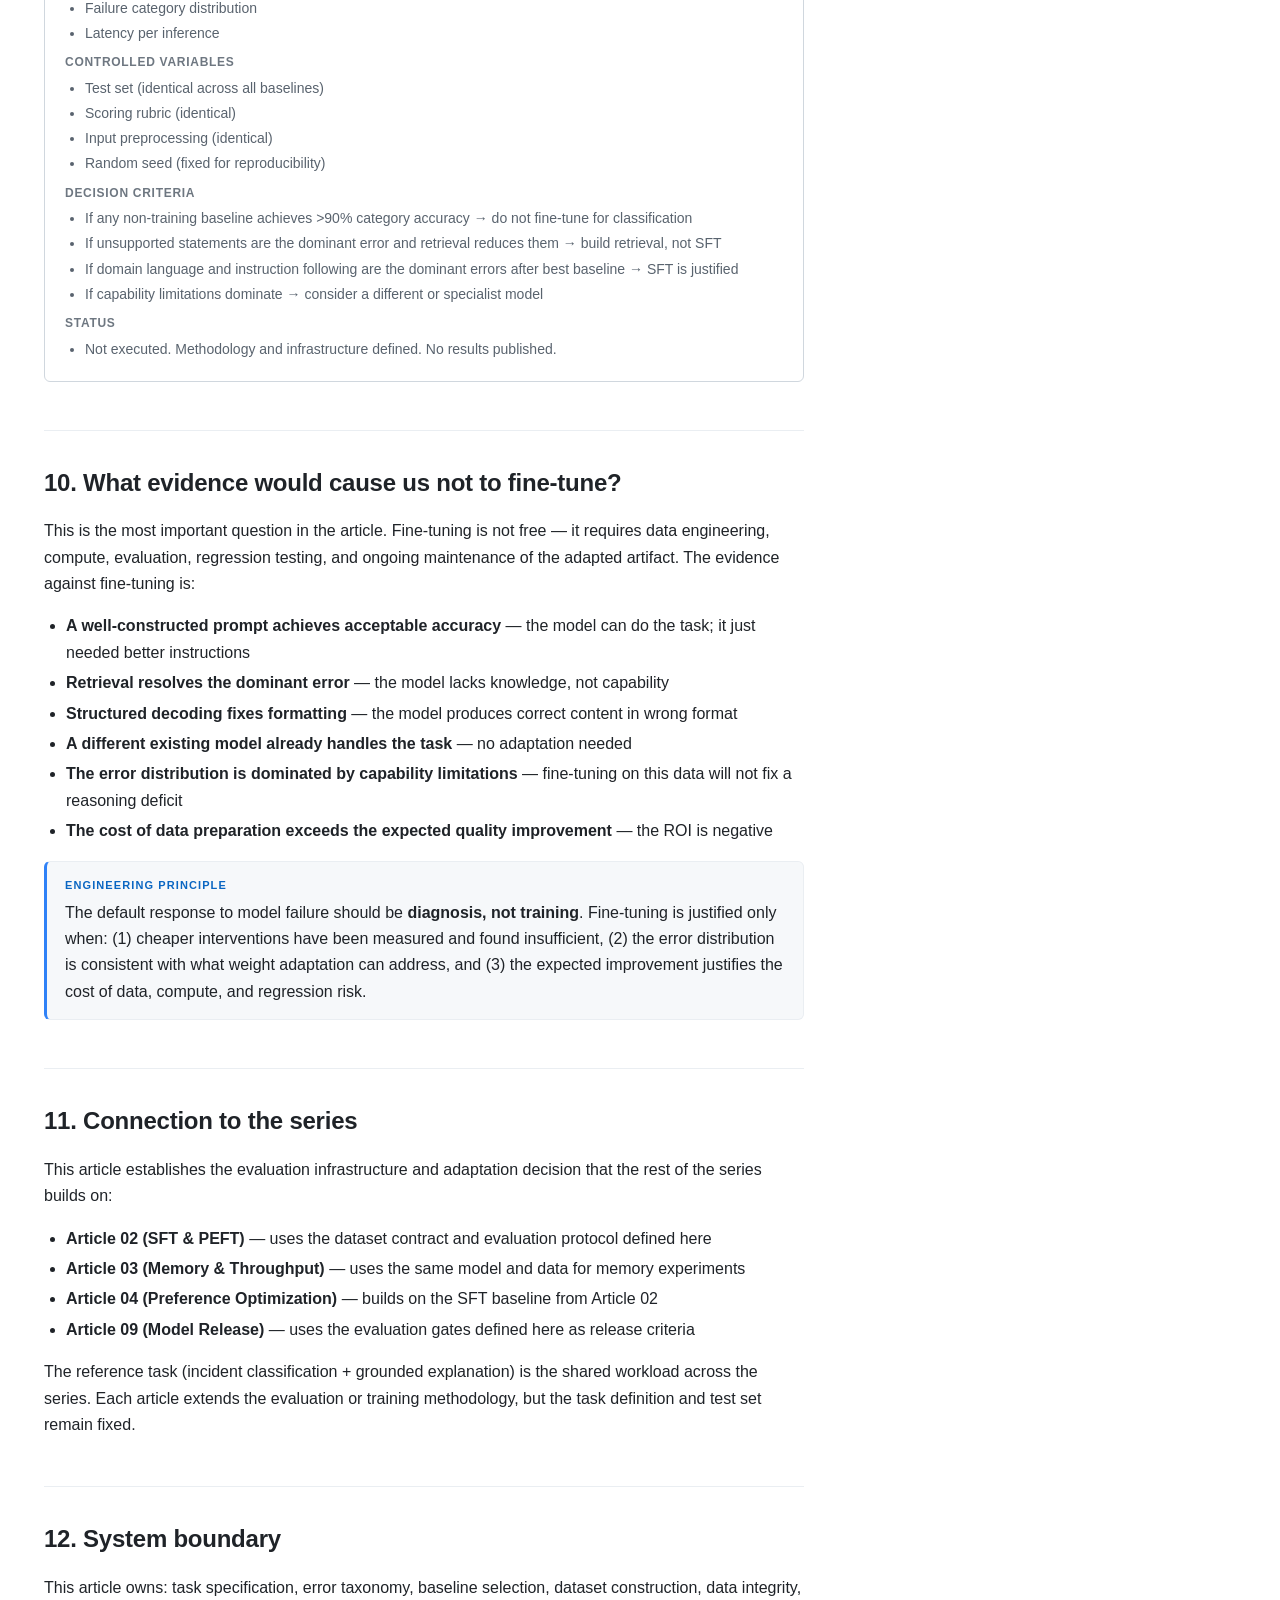
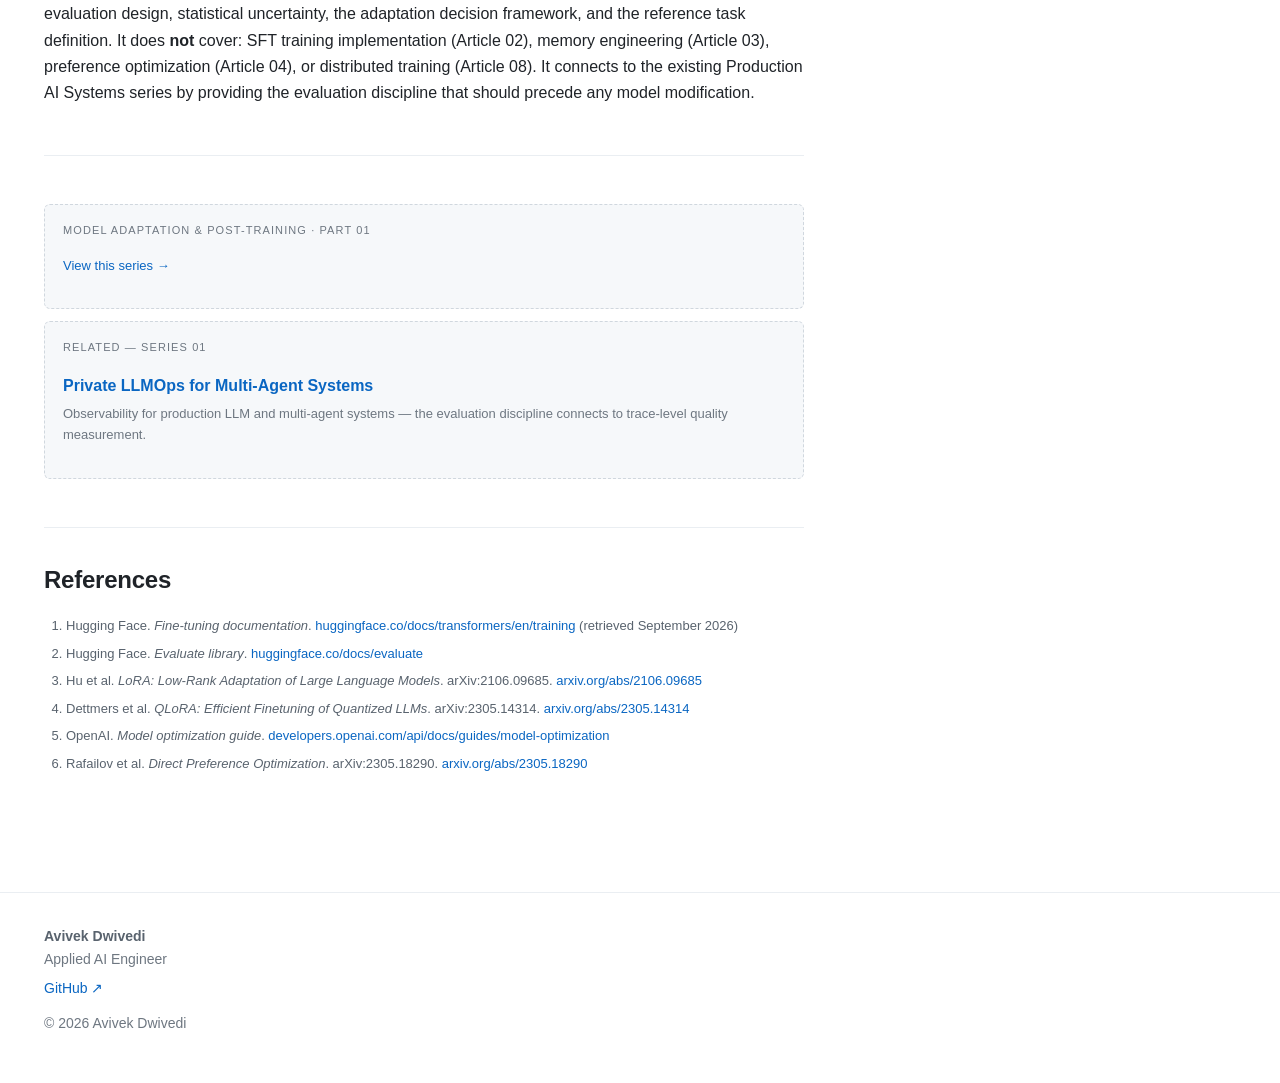
==== commit b180ca32: "Compact series cards on homepage, article index page, series navigation - Homepage: replace full art" ====
--- a/articles/before-the-first-gradient.html
+++ b/articles/before-the-first-gradient.html
@@ -446,9 +446,8 @@
 
         <div class="article-end">
           <div class="next-article">
-            <p class="label">Next in Series 02</p>
-            <p class="title">SFT and Parameter-Efficient Adaptation: From Dataset to Adapter</p>
-            <p class="soon">Supervised fine-tuning objectives · LoRA internals · QLoRA · rank ablation · loss masking · adapter inference</p>
+            <p class="label">Model Adaptation & Post-Training · Part 01</p>
+            <p class="soon"><a href="/articles/#model-adaptation">View this series →</a></p>
           </div>
           <div class="next-article" style="margin-top:12px;">
             <p class="label">Related — Series 01</p>
--- a/styles.css
+++ b/styles.css
@@ -1701,4 +1701,188 @@
 }
 .notebook-block:has(.notebook-series-label) {
   padding-top: 10px;
+}
+
+/* --- Series summary cards (homepage Engineering Notebook) --- */
+.series-card-grid {
+  display: grid;
+  grid-template-columns: repeat(auto-fit, minmax(280px, 1fr));
+  gap: 16px;
+}
+.series-card {
+  border: 1px solid var(--border-soft);
+  border-radius: var(--radius);
+  padding: 18px;
+  background: var(--bg);
+  display: flex;
+  flex-direction: column;
+}
+.series-card-title {
+  font-size: 17px;
+  font-weight: 700;
+  color: var(--text);
+  margin: 0 0 4px;
+}
+.series-card-desc {
+  font-size: 13px;
+  color: var(--text-soft);
+  margin: 0 0 8px;
+}
+.series-card-count {
+  font-family: ui-monospace, SFMono-Regular, Menlo, Consolas, monospace;
+  font-size: 11px;
+  font-weight: 600;
+  text-transform: uppercase;
+  letter-spacing: 0.08em;
+  color: var(--text-mute);
+  margin: 0 0 14px;
+}
+.series-card-preview {
+  border-top: 1px solid var(--border-soft);
+  padding-top: 12px;
+  margin-bottom: 14px;
+  flex-grow: 1;
+}
+.series-card-preview-label {
+  font-size: 11px;
+  font-weight: 600;
+  text-transform: uppercase;
+  letter-spacing: 0.08em;
+  color: var(--accent-text);
+  margin: 0 0 4px;
+}
+.series-card-preview-title {
+  display: block;
+  font-size: 15px;
+  font-weight: 600;
+  color: var(--text);
+  text-decoration: none;
+  margin: 0 0 4px;
+}
+.series-card-preview-title:hover { color: var(--accent-text); }
+.series-card-preview-focus {
+  font-size: 12px;
+  color: var(--text-mute);
+  margin: 0;
+}
+.series-card-explore {
+  font-size: 14px;
+  font-weight: 500;
+  color: var(--accent-text);
+  text-decoration: none;
+  display: inline-block;
+}
+.series-card-explore:hover { text-decoration: underline; }
+
+/* Current work block in notebook */
+.notebook-series-ref {
+  font-size: 12px;
+  color: var(--text-mute);
+  margin: 0 0 4px;
+}
+.tag-status {
+  display: inline-block;
+  font-size: 11px;
+  font-weight: 600;
+  text-transform: uppercase;
+  letter-spacing: 0.06em;
+  color: #9a6700;
+  background: var(--warn-bg);
+  border: 1px solid var(--warn-border);
+  padding: 2px 8px;
+  border-radius: 999px;
+  margin: 4px 0 8px;
+}
+@media (prefers-color-scheme: dark) {
+  .tag-status { color: #d4a72c; }
+}
+
+/* --- Article index page --- */
+.article-index { display: flex; flex-direction: column; gap: 32px; }
+.index-jump-links {
+  display: flex;
+  gap: 12px;
+  flex-wrap: wrap;
+  align-items: center;
+  padding-bottom: 16px;
+  border-bottom: 1px solid var(--border-soft);
+}
+.index-jump-label {
+  font-size: 12px;
+  font-weight: 600;
+  text-transform: uppercase;
+  letter-spacing: 0.08em;
+  color: var(--text-mute);
+}
+.index-jump-link {
+  font-size: 14px;
+  color: var(--accent-text);
+  text-decoration: none;
+}
+.index-jump-link:hover { text-decoration: underline; }
+
+.index-series-section {
+  scroll-margin-top: calc(var(--nav-h) + 16px);
+}
+.index-series-title {
+  font-size: 22px;
+  font-weight: 700;
+  color: var(--text);
+  margin: 0 0 4px;
+}
+.index-series-desc {
+  font-size: 14px;
+  color: var(--text-soft);
+  margin: 0 0 4px;
+}
+.index-series-count {
+  font-family: ui-monospace, SFMono-Regular, Menlo, Consolas, monospace;
+  font-size: 11px;
+  font-weight: 600;
+  text-transform: uppercase;
+  letter-spacing: 0.08em;
+  color: var(--text-mute);
+  margin: 0 0 16px;
+}
+
+.index-article-row {
+  display: grid;
+  grid-template-columns: 36px 1fr;
+  gap: 12px;
+  padding: 10px 0;
+  border-top: 1px solid var(--border-soft);
+}
+.index-article-row:first-of-type { border-top: none; }
+.index-article-num {
+  font-family: ui-monospace, SFMono-Regular, Menlo, Consolas, monospace;
+  font-size: 13px;
+  font-weight: 600;
+  color: var(--text-mute);
+}
+.index-article-body { min-width: 0; }
+.index-article-title {
+  display: block;
+  font-size: 15px;
+  font-weight: 600;
+  color: var(--text);
+  text-decoration: none;
+  margin-bottom: 2px;
+}
+.index-article-title:hover { color: var(--accent-text); }
+.index-article-focus {
+  font-size: 13px;
+  color: var(--text-soft);
+  margin: 0;
+}
+.index-current-row { padding-top: 14px; border-top: 1px dashed var(--border); margin-top: 4px; }
+.index-current-title {
+  font-size: 15px;
+  font-weight: 600;
+  color: var(--text);
+  margin-right: 8px;
+}
+.index-current-working {
+  font-size: 12px;
+  color: var(--text-mute);
+  margin: 4px 0 0;
 }
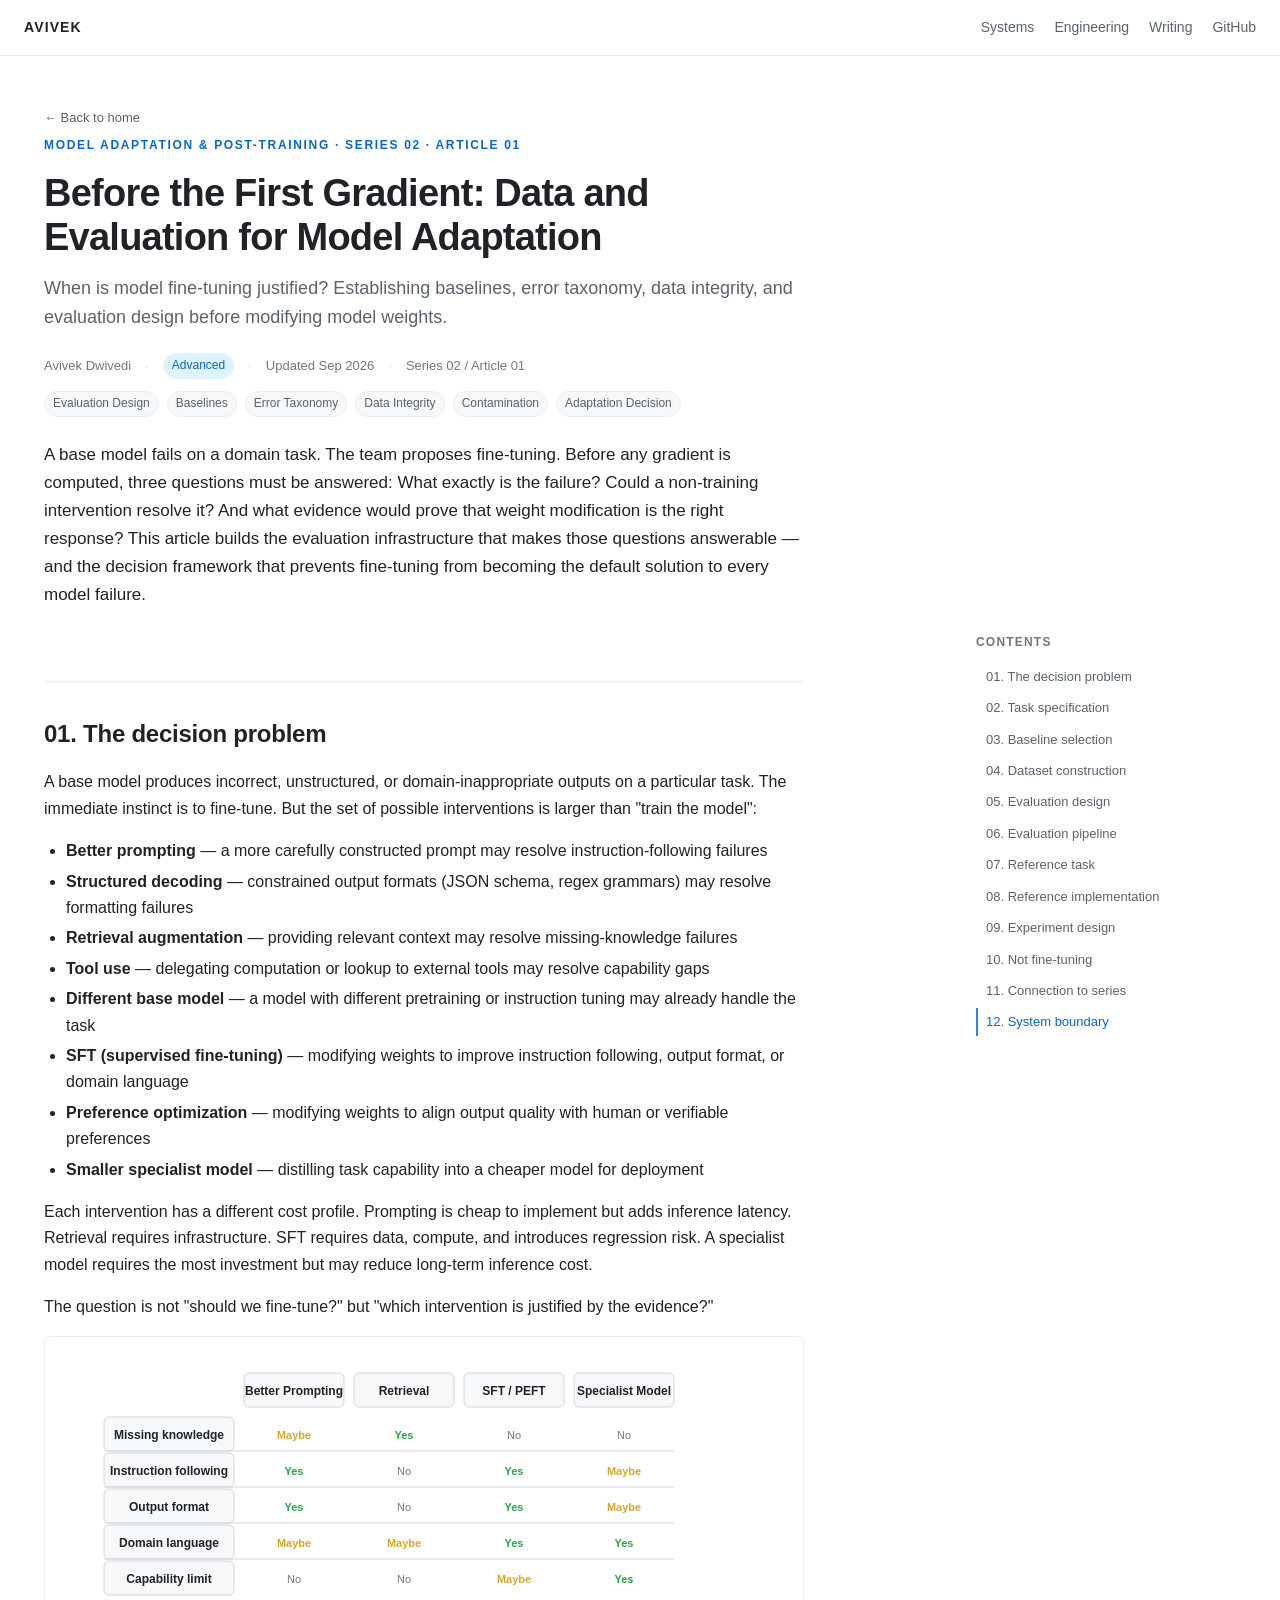
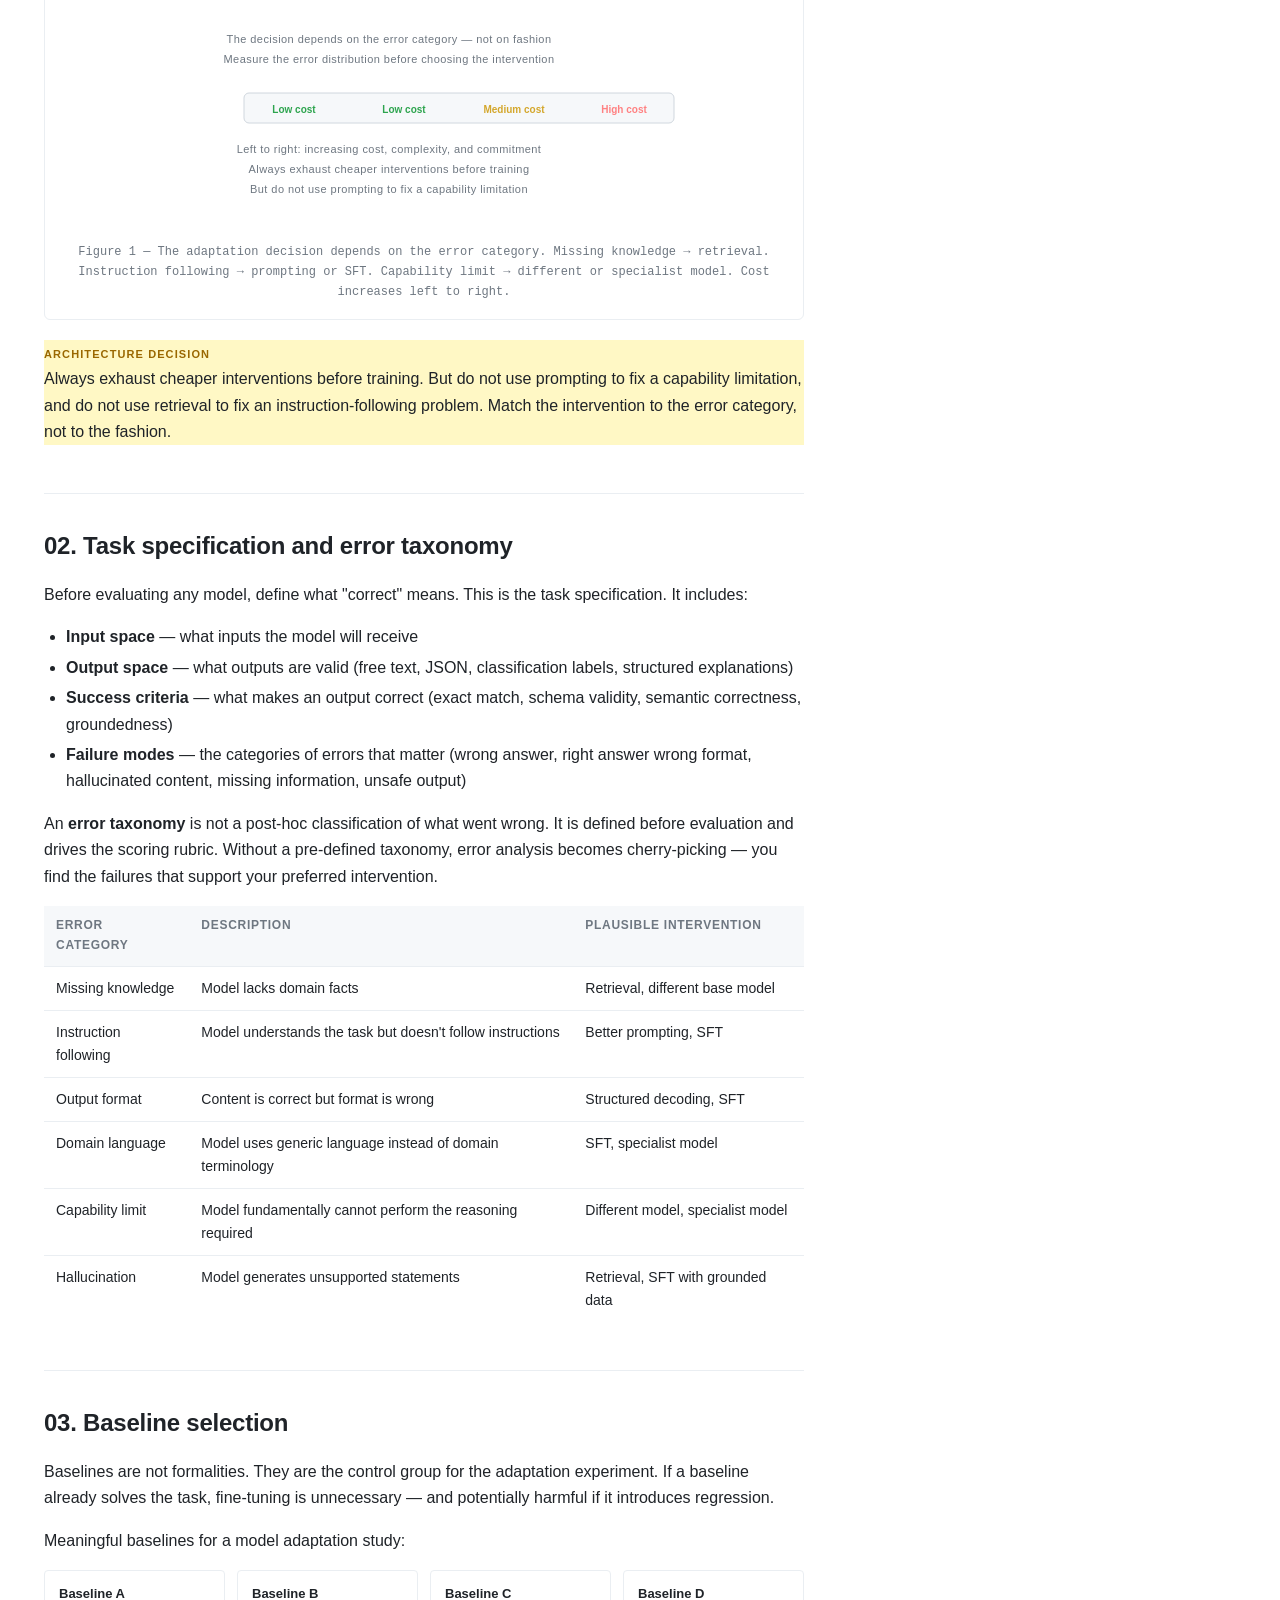
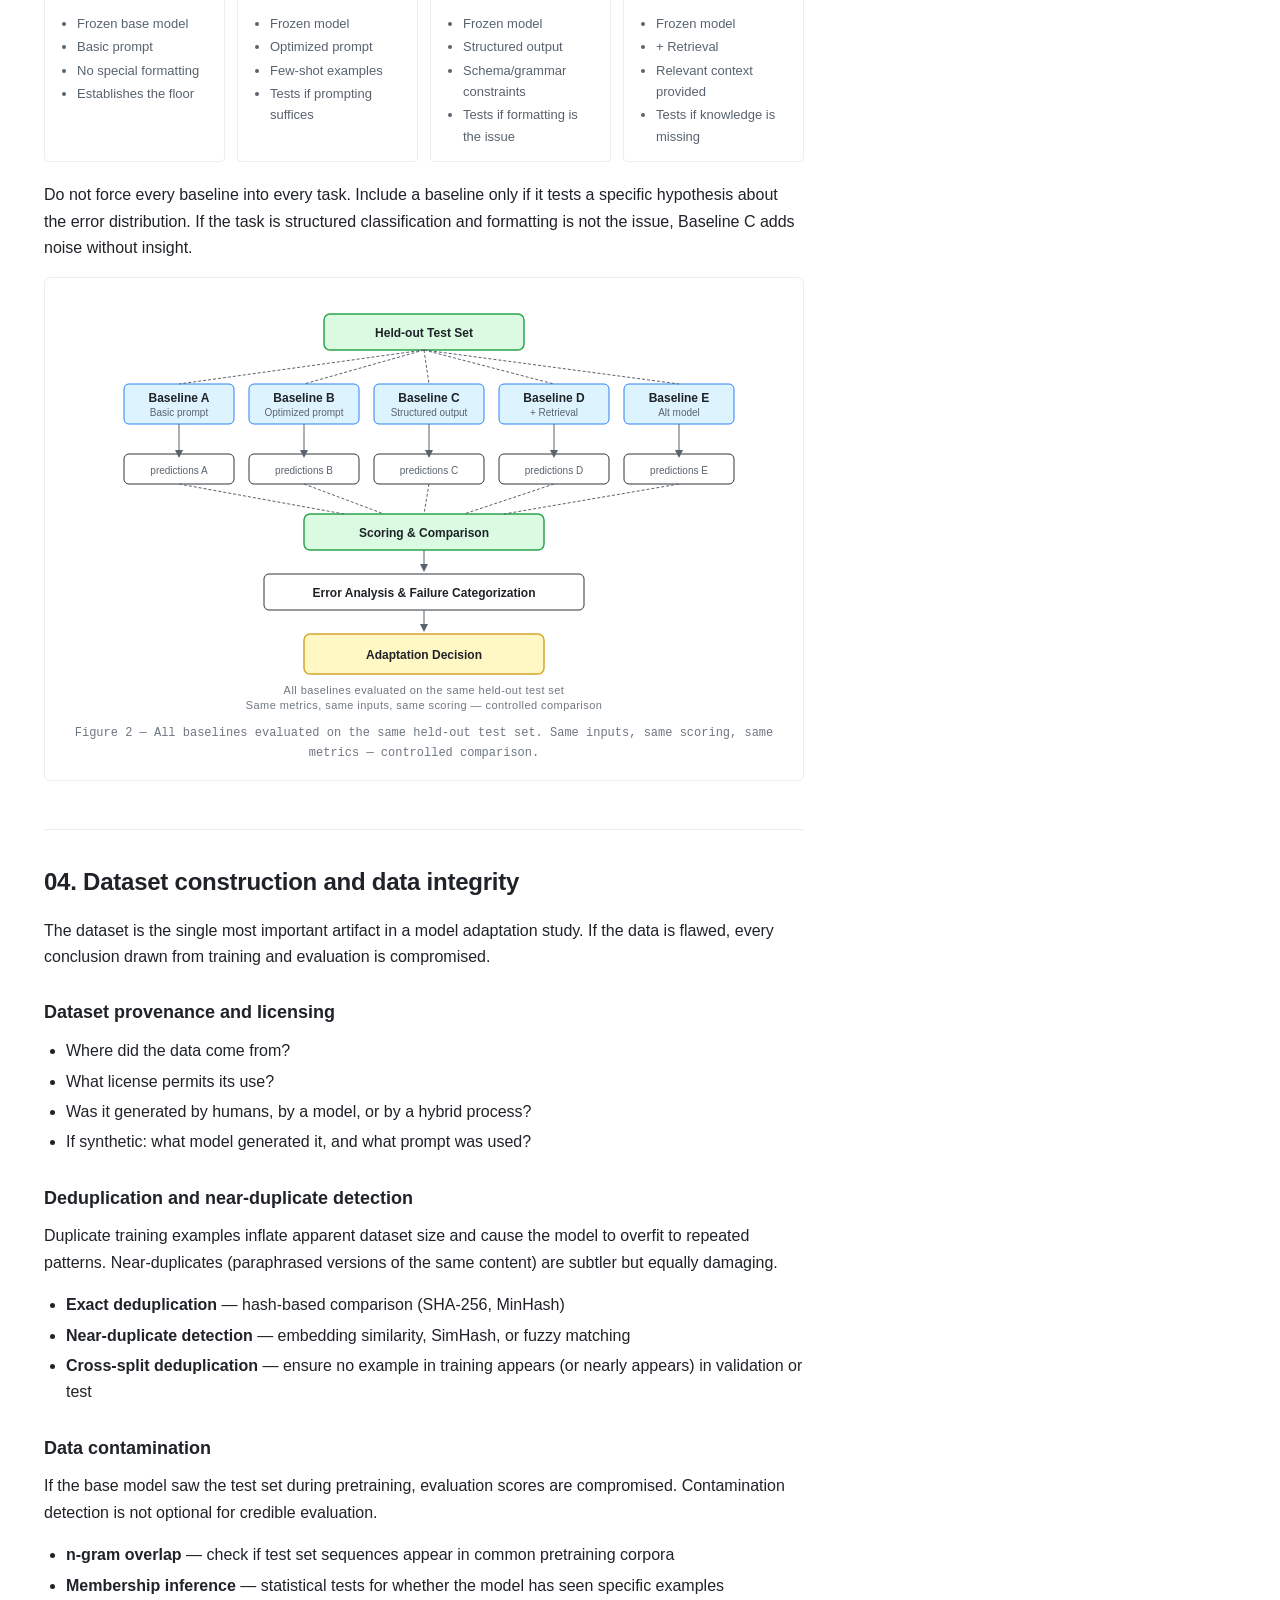
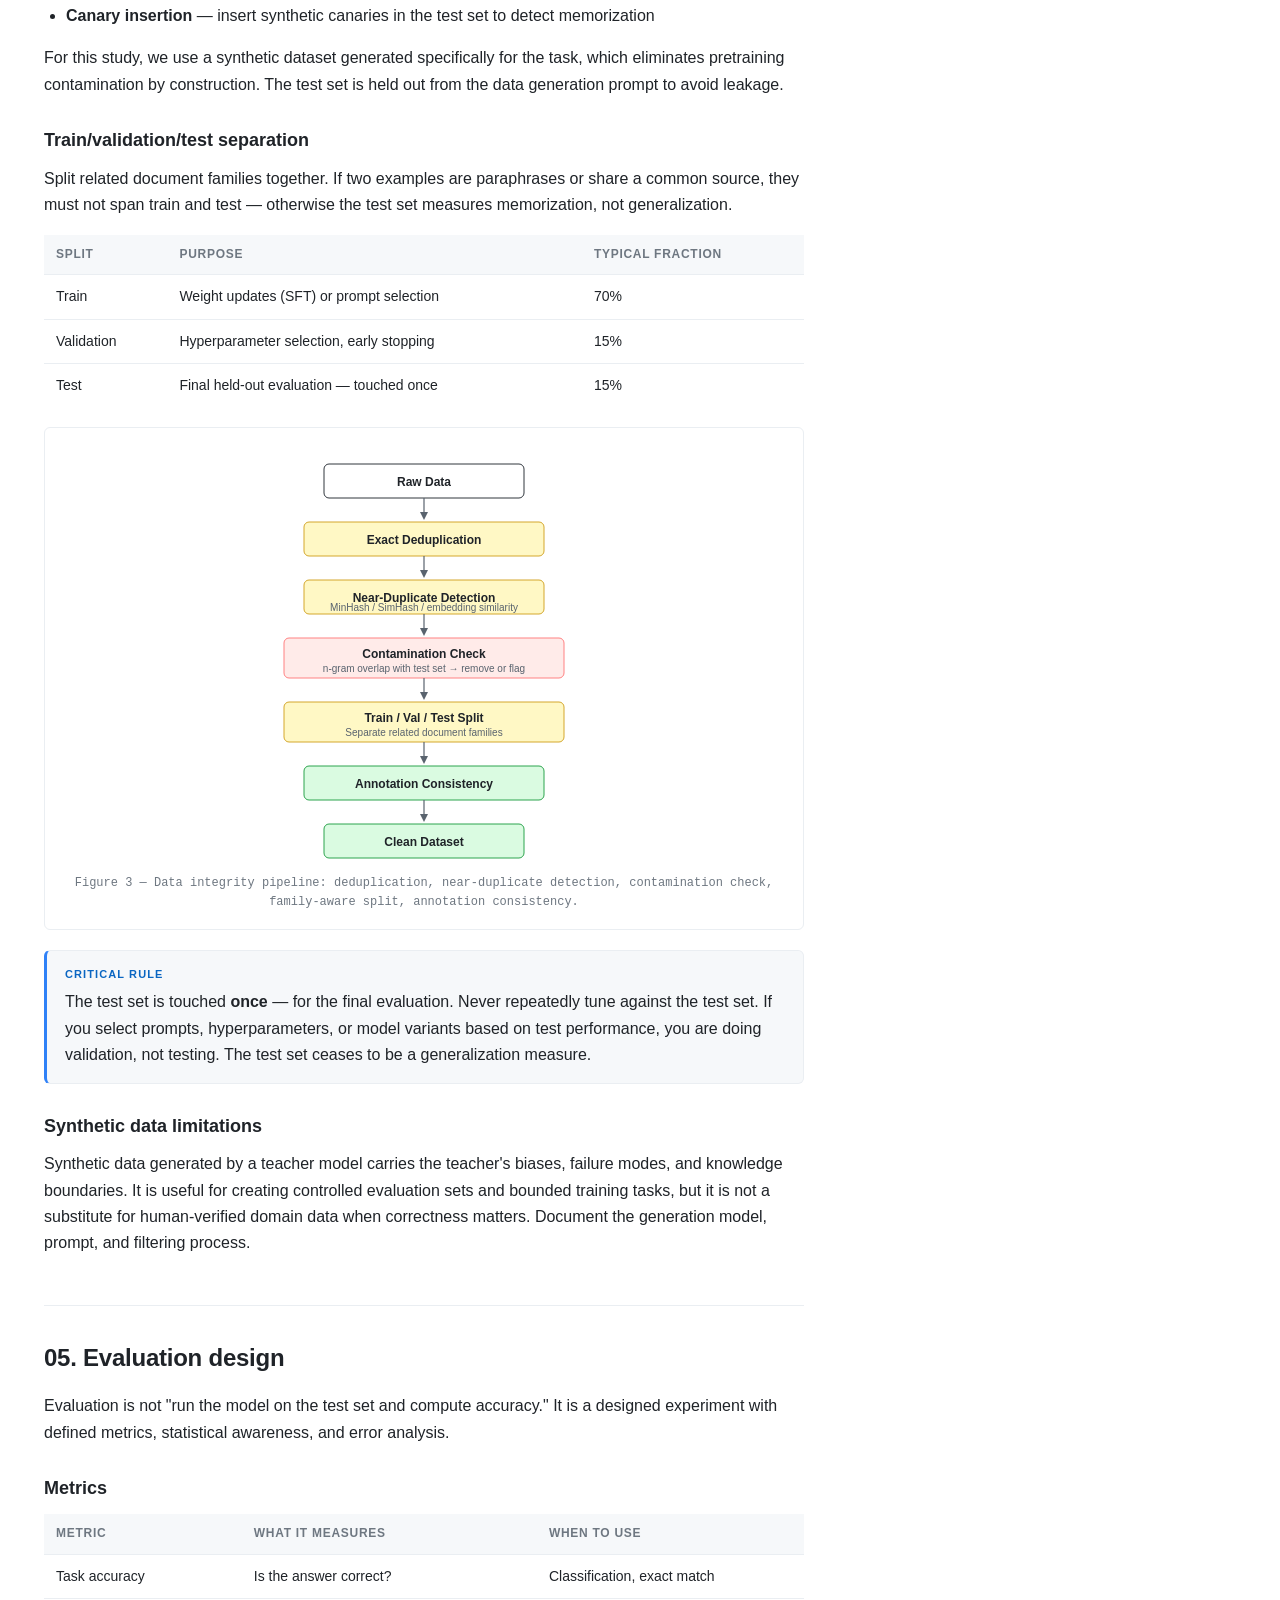
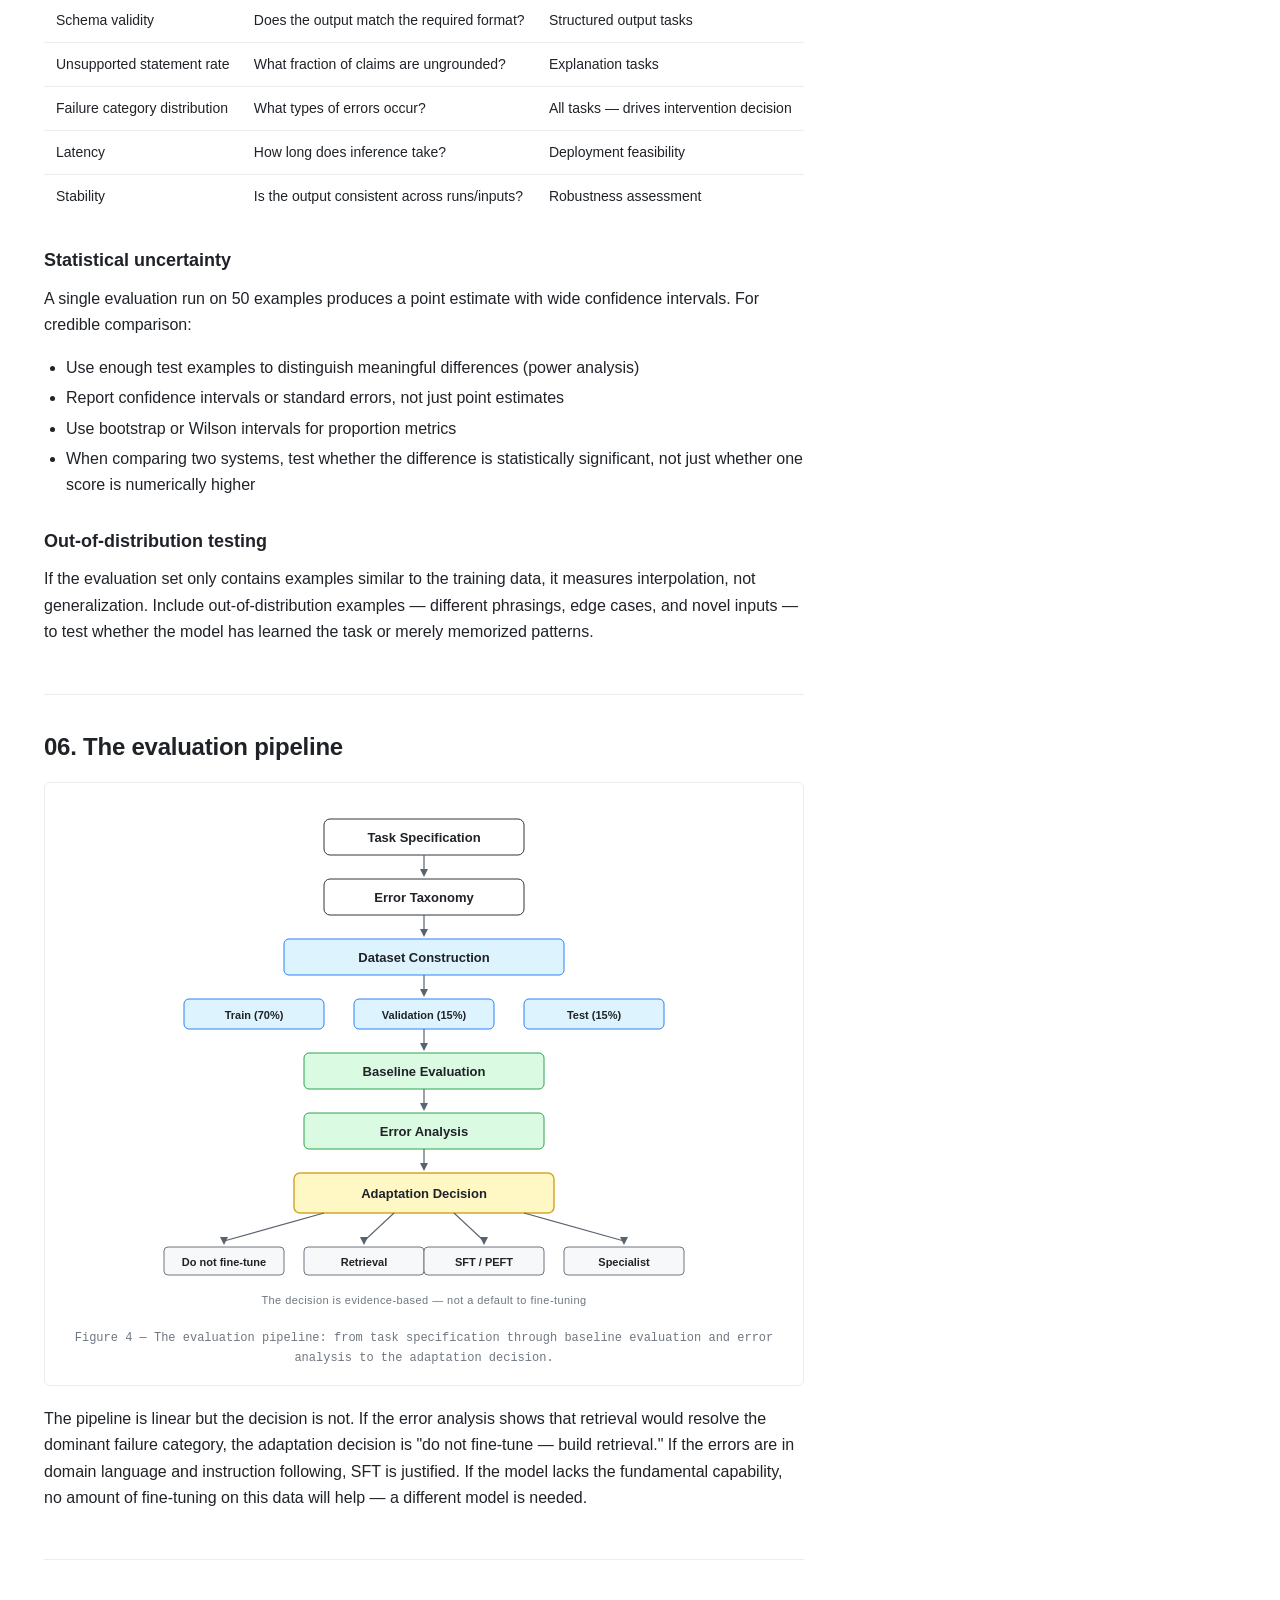
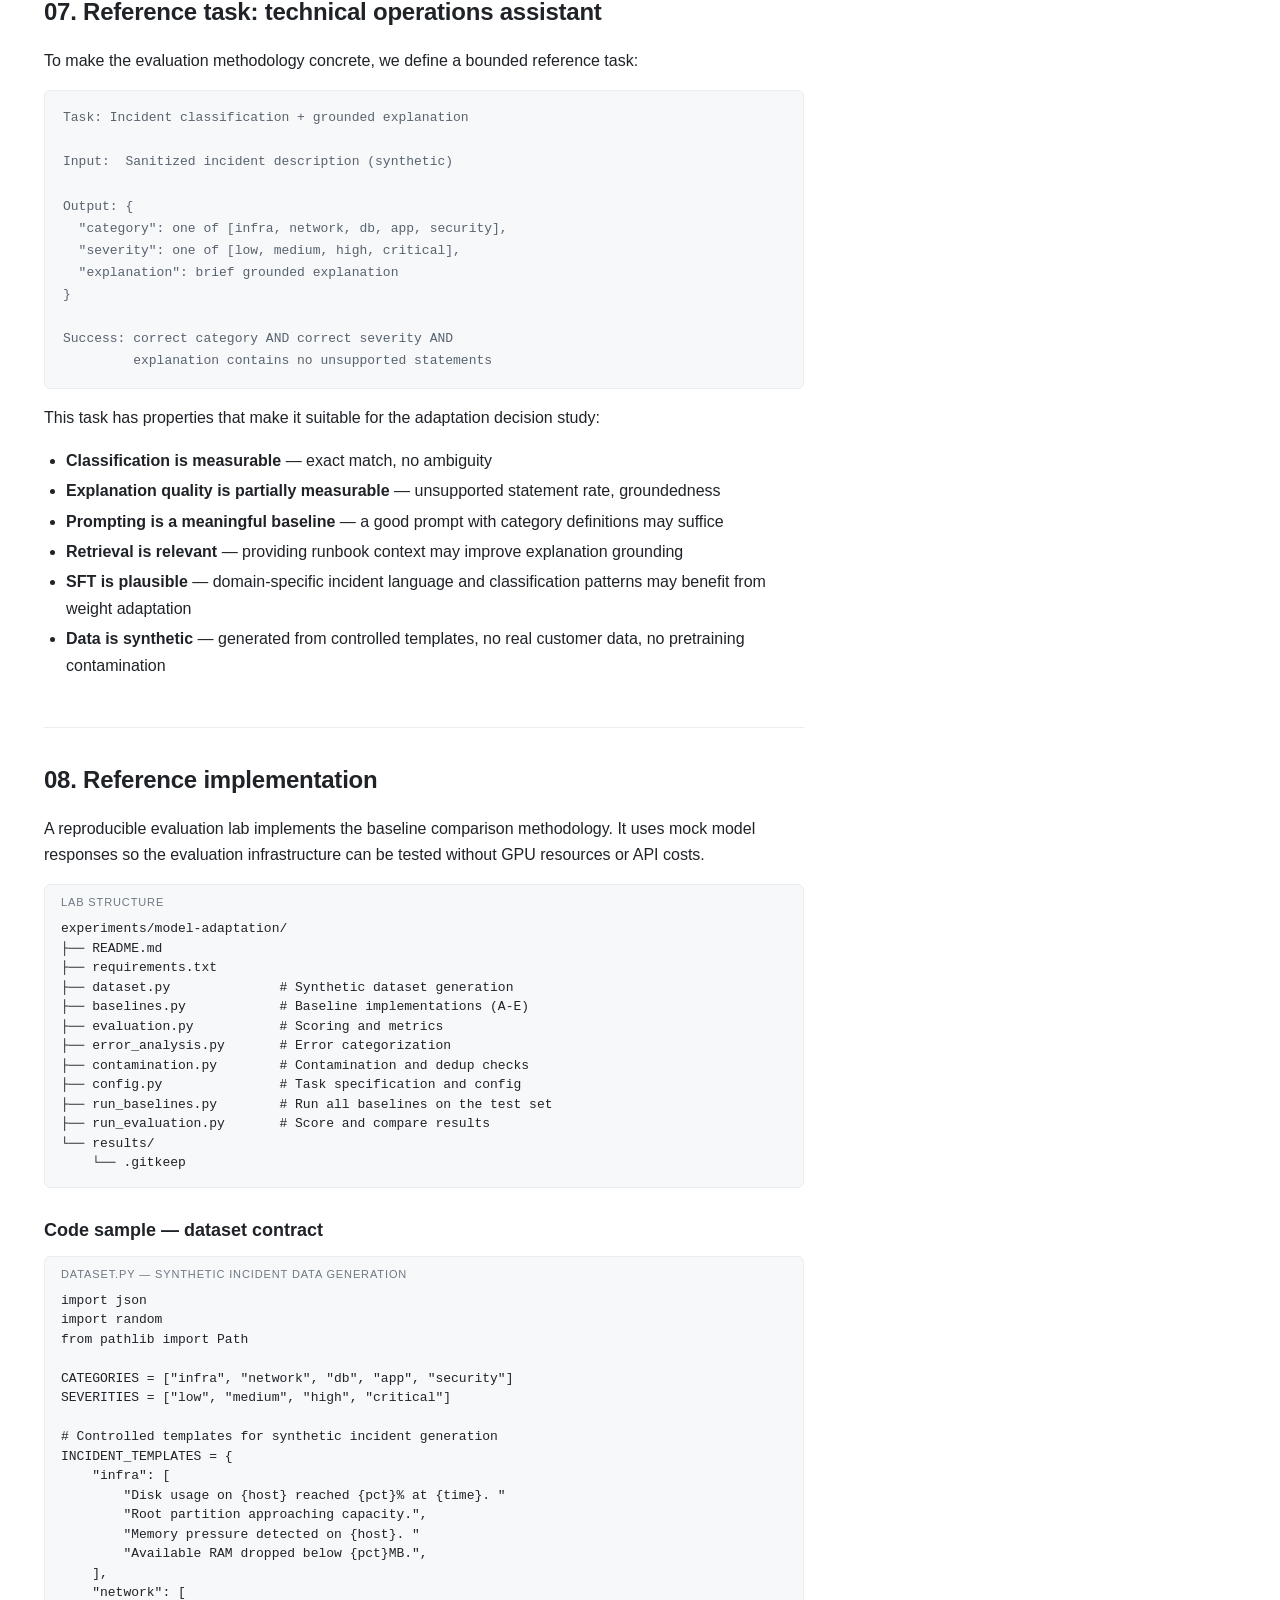
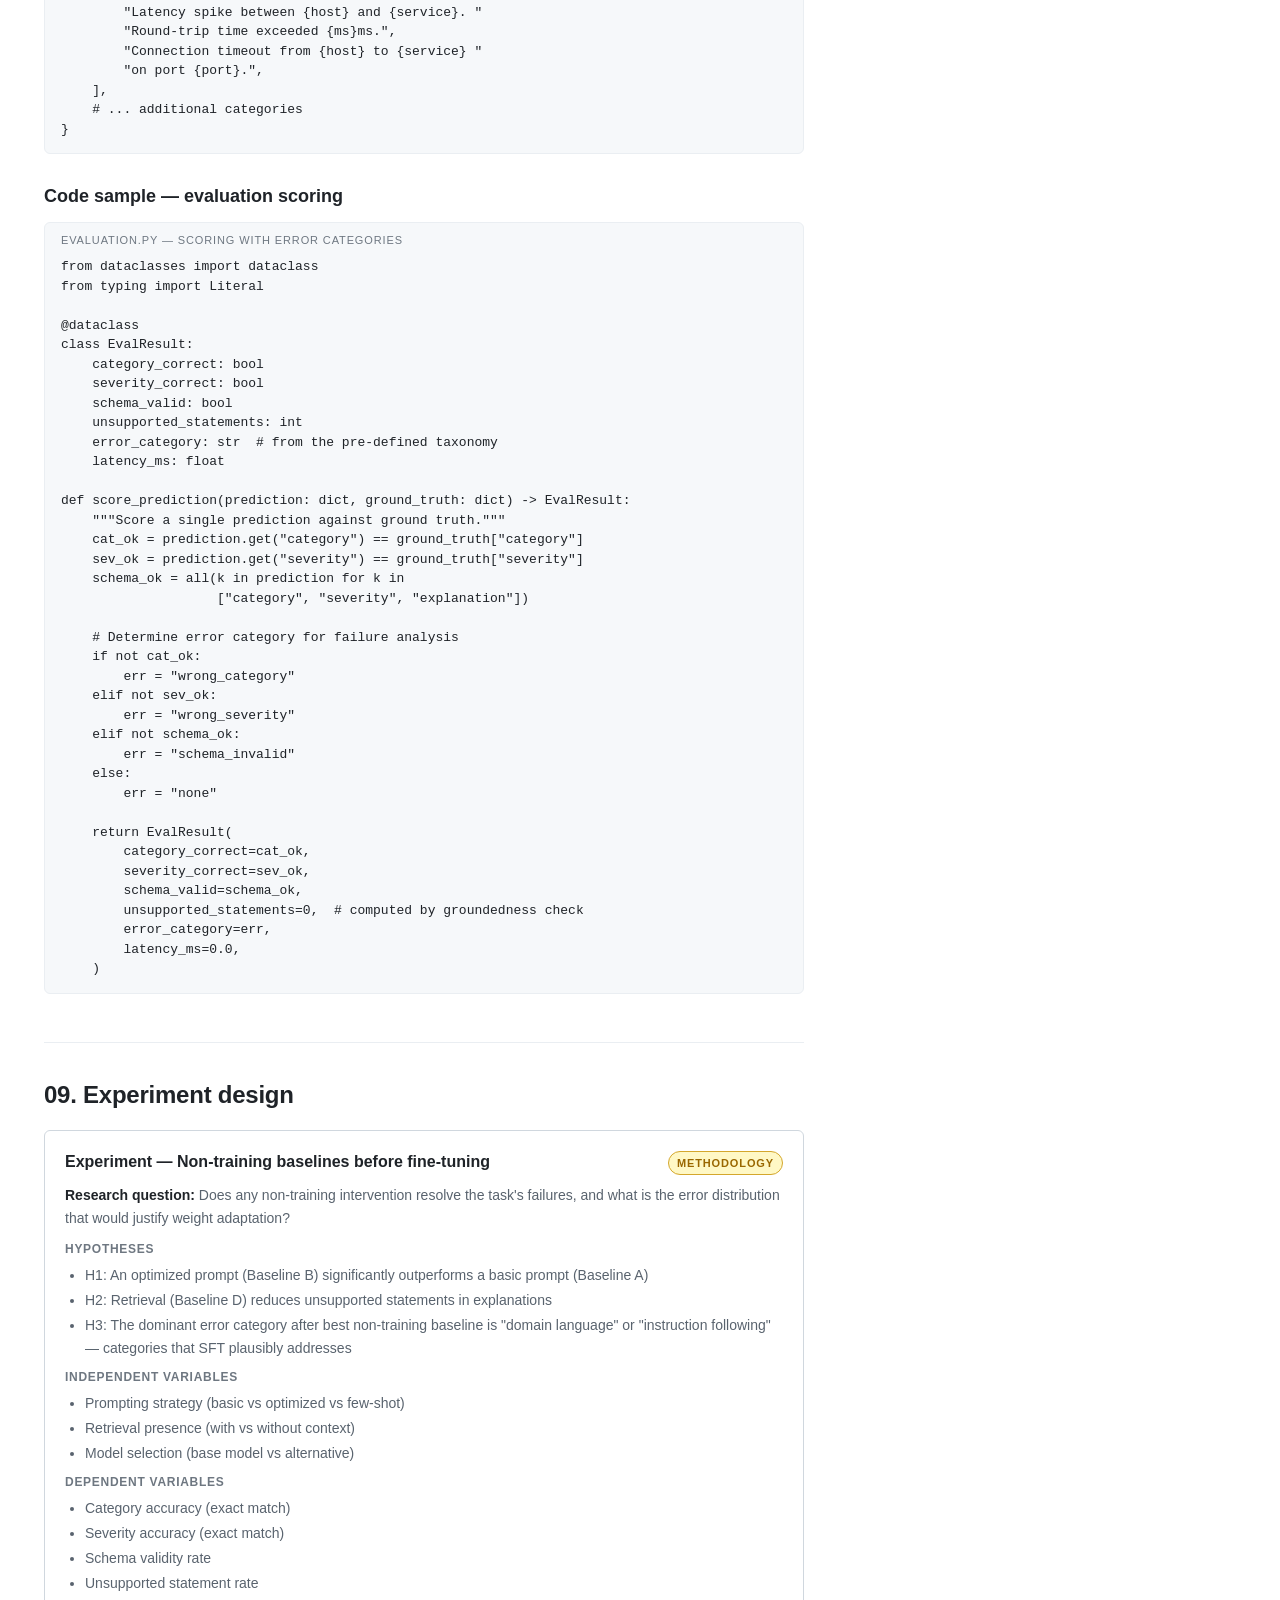
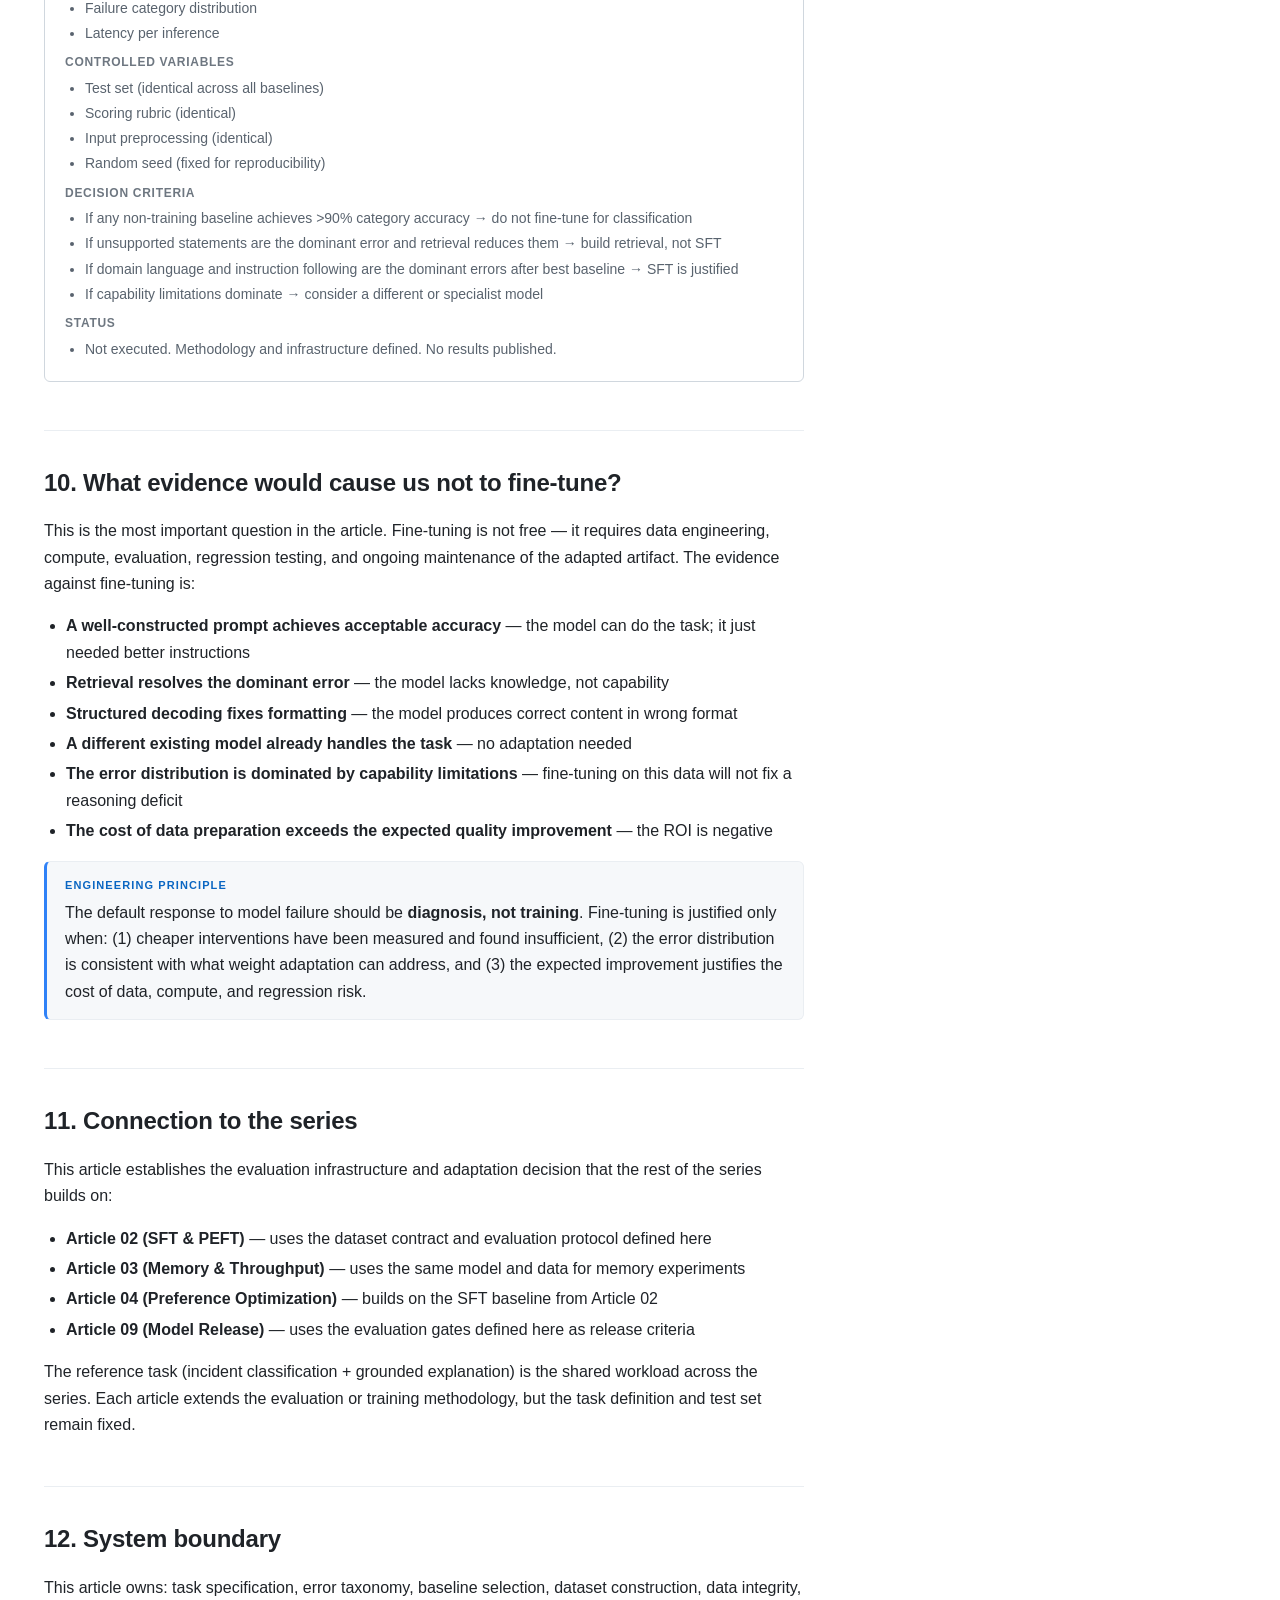
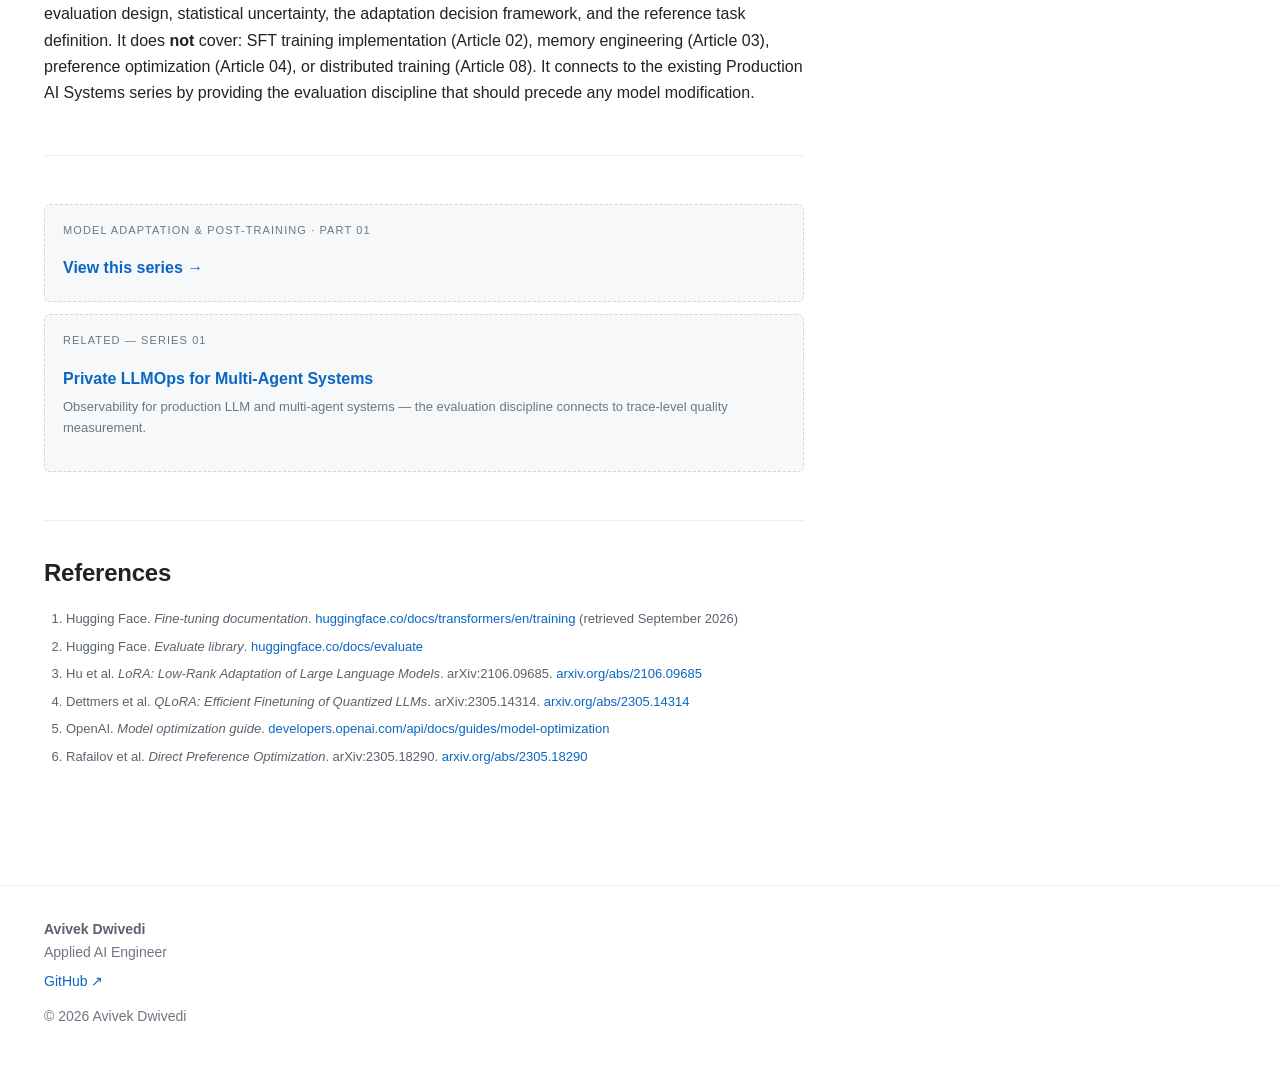
==== commit 1a62dbc8: "Fix article footer: move 'View this series' link from p.soon to p.title The link was wrapped in p.so" ====
--- a/articles/before-the-first-gradient.html
+++ b/articles/before-the-first-gradient.html
@@ -447,7 +447,7 @@
         <div class="article-end">
           <div class="next-article">
             <p class="label">Model Adaptation & Post-Training · Part 01</p>
-            <p class="soon"><a href="/articles/#model-adaptation">View this series →</a></p>
+            <p class="title"><a href="/articles/#model-adaptation">View this series →</a></p>
           </div>
           <div class="next-article" style="margin-top:12px;">
             <p class="label">Related — Series 01</p>
